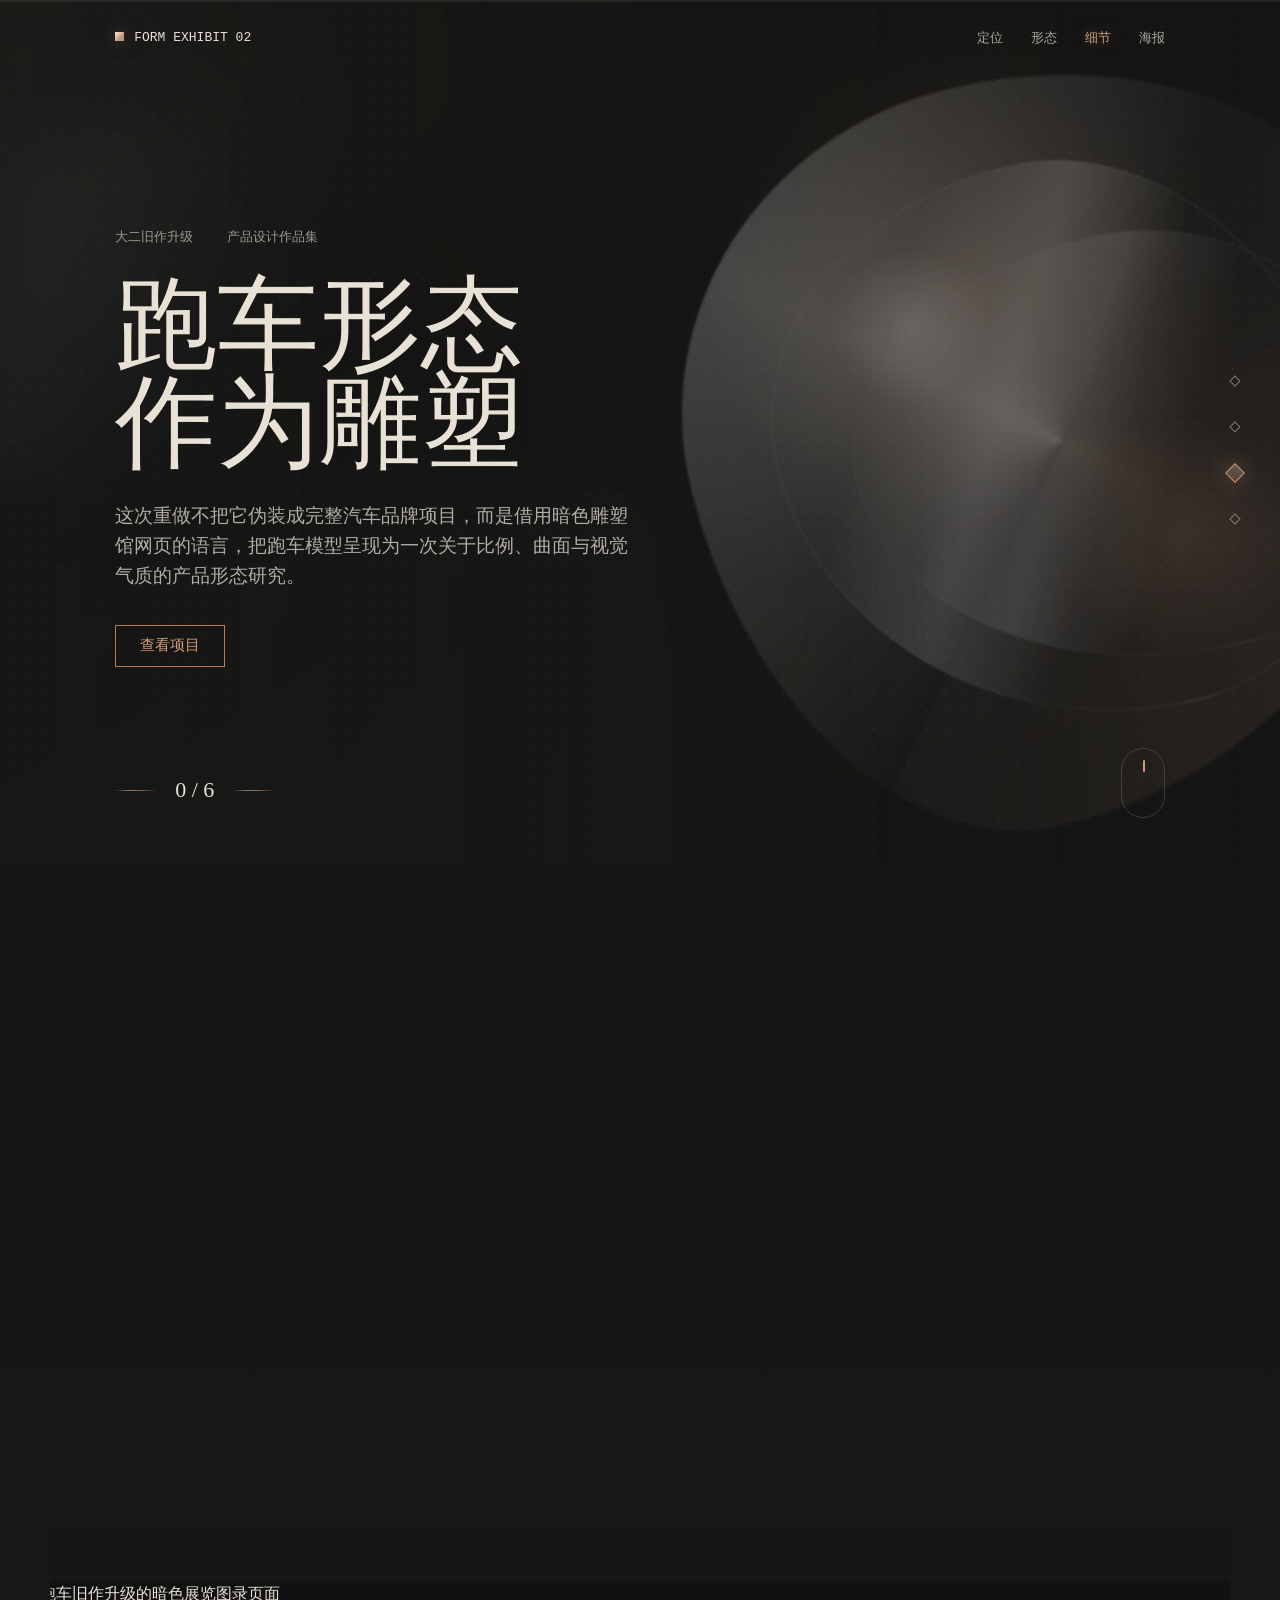
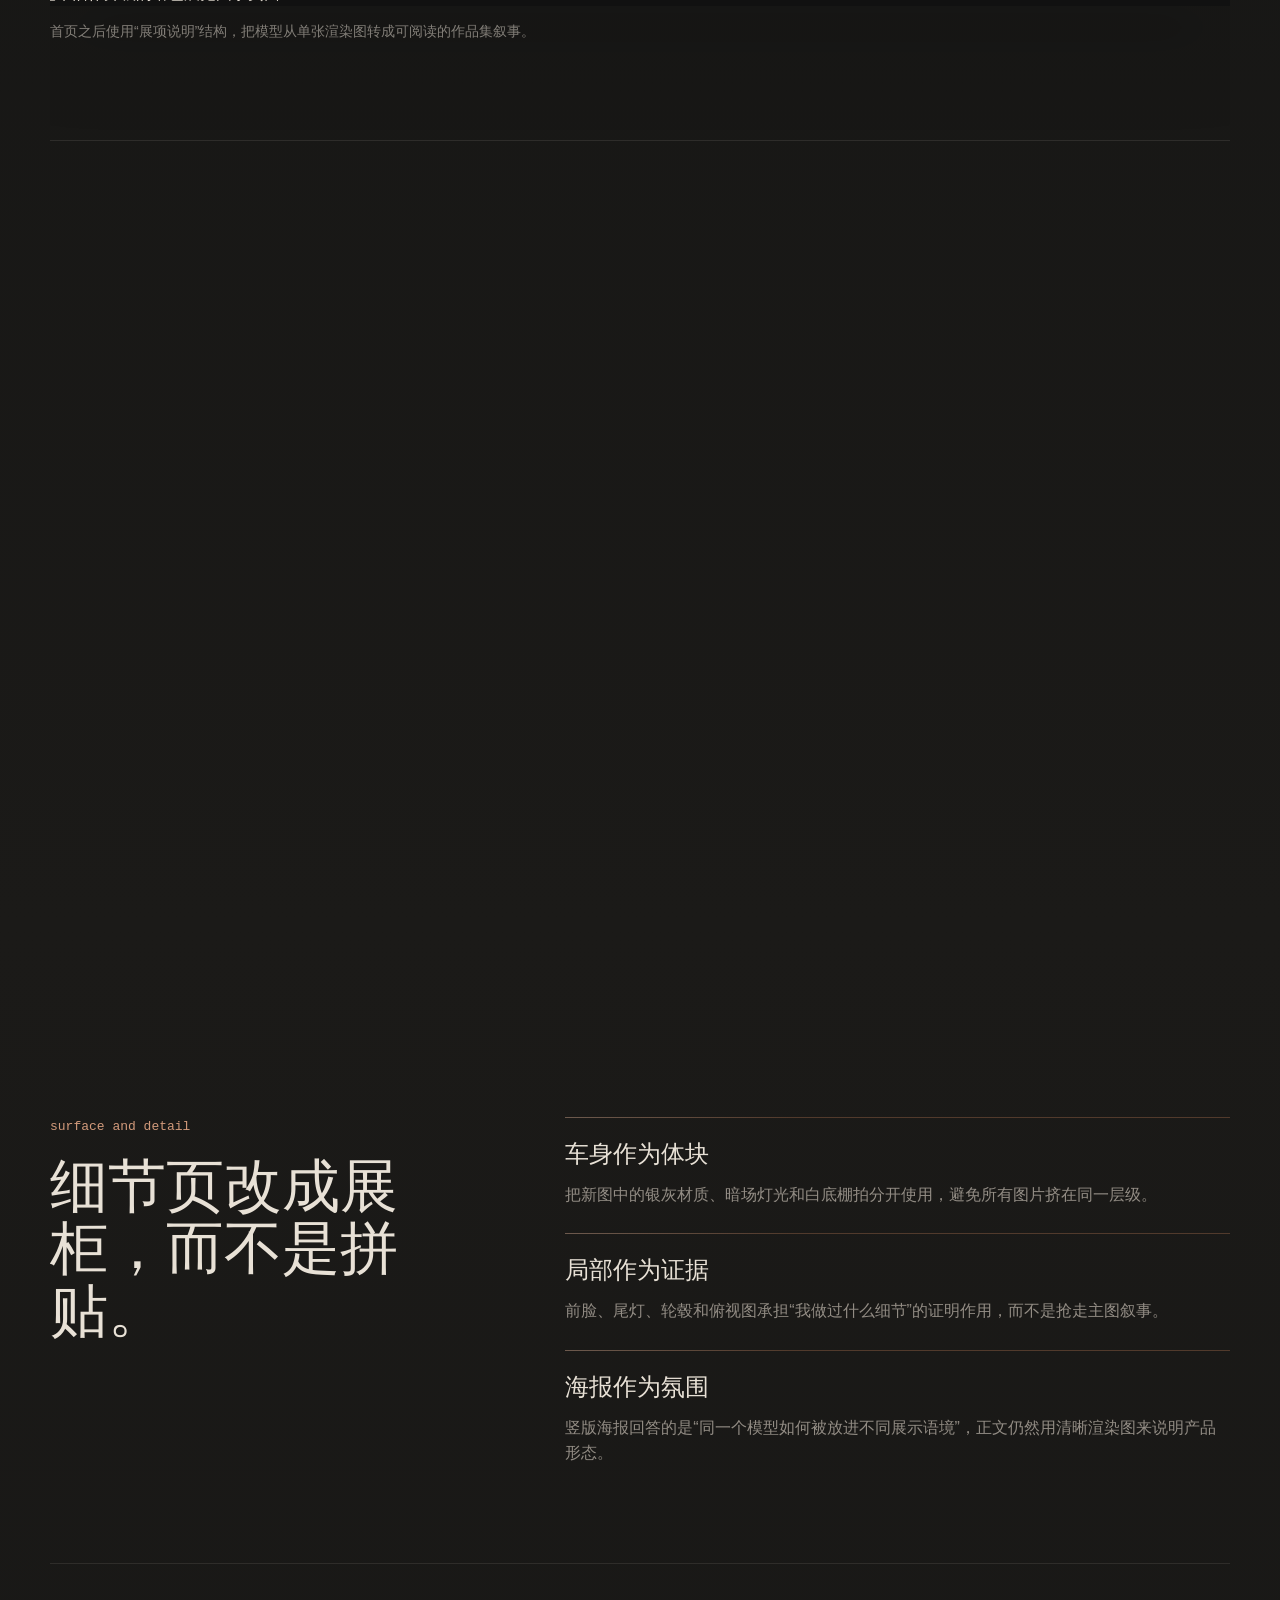
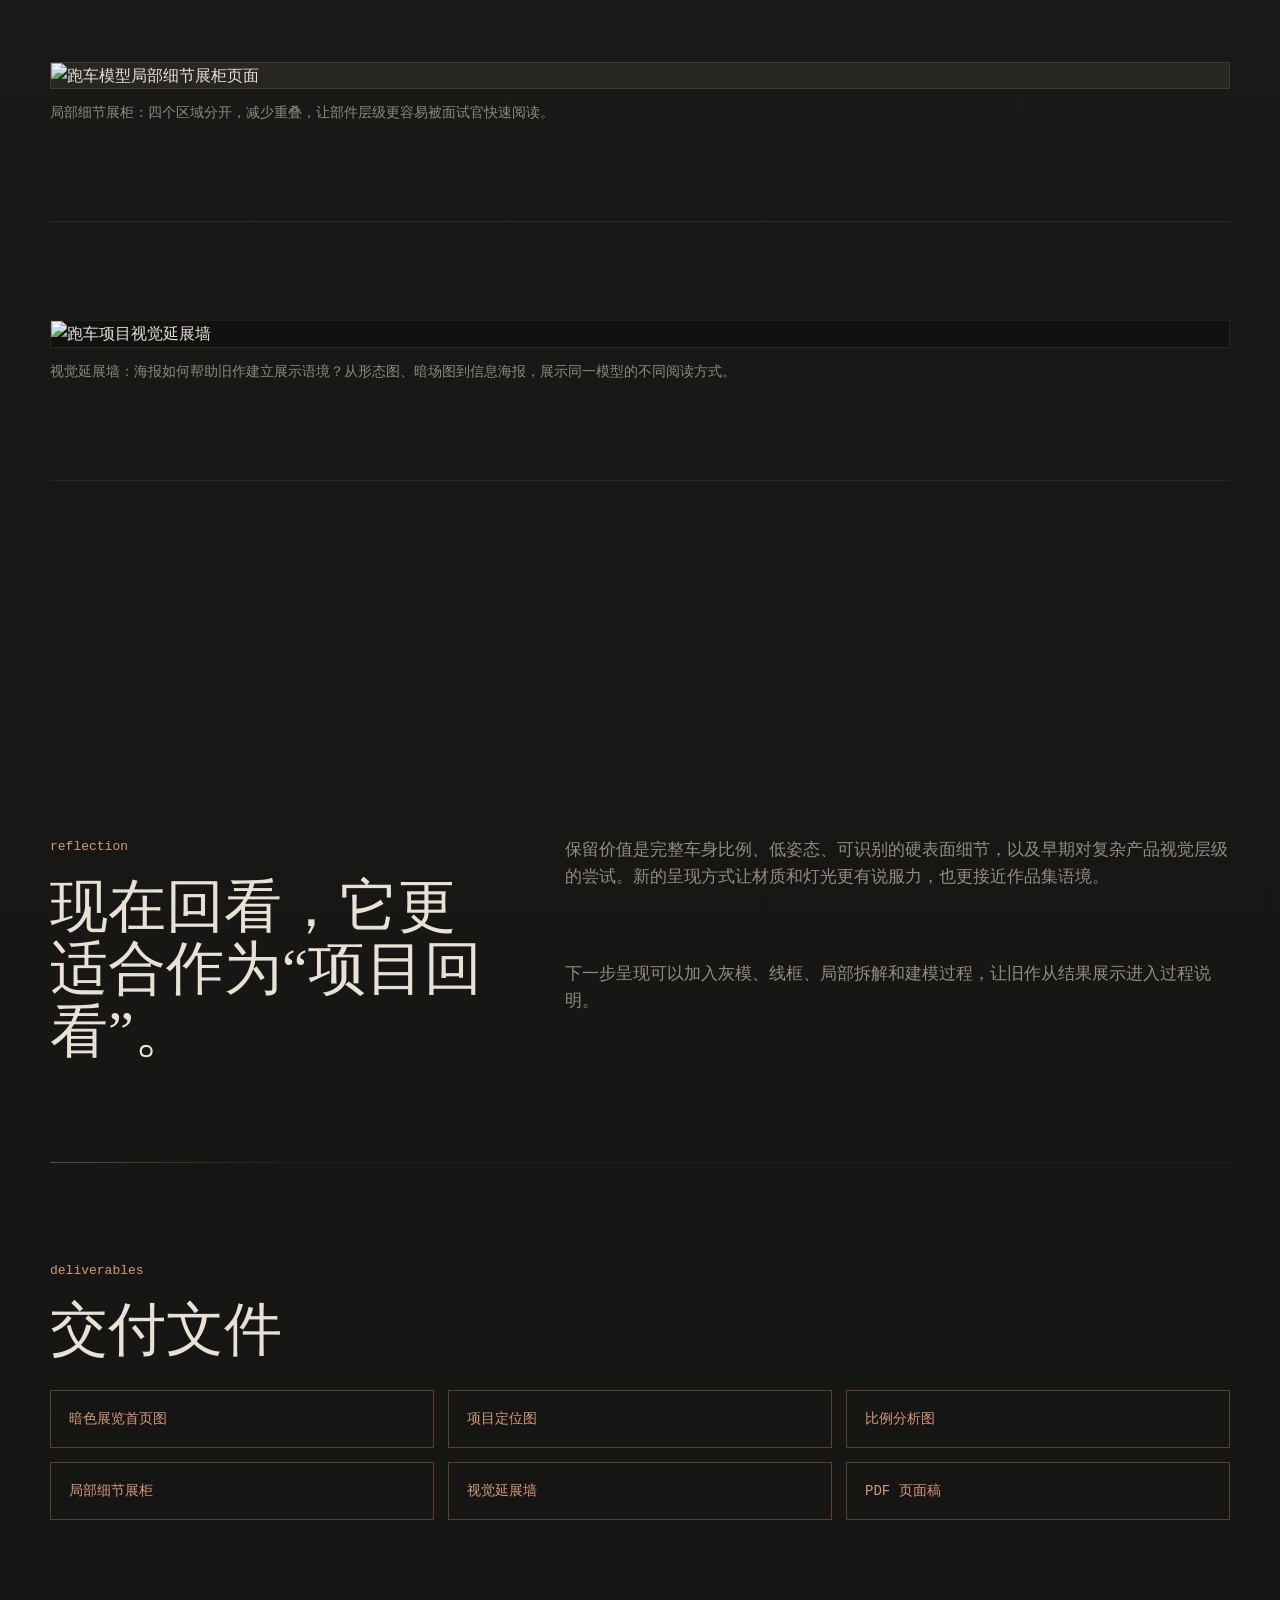
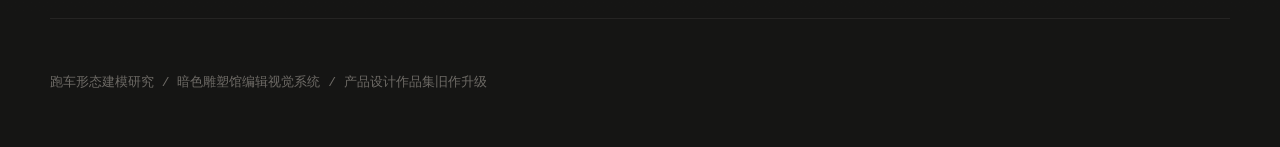
==== portfolio-page.html @ 21f2e581 "Add portfolio page files" ====
<!doctype html>
<html lang="zh-CN">
  <head>
    <meta charset="utf-8">
    <meta name="viewport" content="width=device-width, initial-scale=1">
    <title>跑车形态建模研究｜旧作升级</title>
    <style>
      :root {
        --ink: #151514;
        --deep: #1d1c1a;
        --panel: #282622;
        --paper: #e8e1d6;
        --muted: #928c84;
        --copper: #b97955;
        --copper-soft: #d29a7b;
        --line: rgba(185, 121, 85, 0.42);
        --silver: #edf0ec;
        --steel: #8f9998;
        --liquid: rgba(223, 226, 220, 0.34);
        --ease-art: cubic-bezier(0.19, 1, 0.22, 1);
      }

      * {
        box-sizing: border-box;
      }

      html {
        scroll-behavior: smooth;
      }

      body {
        margin: 0;
        color: var(--paper);
        background: var(--ink);
        font-family: -apple-system, BlinkMacSystemFont, "Helvetica Neue", Arial, sans-serif;
        line-height: 1.58;
        overflow-x: hidden;
        isolation: isolate;
      }

      body::before {
        content: "";
        position: fixed;
        inset: 0;
        pointer-events: none;
        opacity: 0.12;
        background-image: radial-gradient(rgba(255, 255, 255, 0.24) 0 1px, transparent 1.4px);
        background-size: 18px 18px;
        mix-blend-mode: screen;
        z-index: 12;
      }

      .ambient-metal {
        position: fixed;
        inset: -24%;
        z-index: 0;
        pointer-events: none;
        opacity: 0.24;
        background:
          radial-gradient(ellipse at 18% 18%, rgba(237, 240, 236, 0.32), transparent 22%),
          radial-gradient(ellipse at 76% 62%, rgba(185, 121, 85, 0.26), transparent 24%),
          conic-gradient(from 140deg at 50% 50%, transparent, rgba(237, 240, 236, 0.18), rgba(143, 153, 152, 0.24), transparent 42%, rgba(210, 154, 123, 0.16), transparent 70%);
        filter: blur(34px) saturate(1.18);
        mix-blend-mode: screen;
        transform: translate3d(0, 0, 0) rotate(-8deg);
        animation: liquidMetalFloat 18s ease-in-out infinite alternate;
      }

      .ambient-metal::before,
      .ambient-metal::after {
        content: "";
        position: absolute;
        border-radius: 42% 58% 64% 36% / 45% 38% 62% 55%;
        background:
          linear-gradient(115deg, transparent 0 18%, rgba(237, 240, 236, 0.44), rgba(143, 153, 152, 0.18), transparent 58%),
          radial-gradient(circle at 32% 38%, rgba(255, 255, 255, 0.22), transparent 24%);
        -webkit-mask-image: linear-gradient(90deg, transparent, #000 18% 78%, transparent);
        mask-image: linear-gradient(90deg, transparent, #000 18% 78%, transparent);
        mix-blend-mode: screen;
      }

      .ambient-metal::before {
        left: 4%;
        top: 20%;
        width: 54%;
        height: 26%;
        animation: liquidRipple 11s ease-in-out infinite alternate;
      }

      .ambient-metal::after {
        right: 2%;
        bottom: 24%;
        width: 46%;
        height: 22%;
        opacity: 0.76;
        animation: liquidRipple 13s ease-in-out -3s infinite alternate-reverse;
      }

      .page-transition {
        position: fixed;
        inset: 0;
        z-index: 18;
        pointer-events: none;
        opacity: 0;
        transform: scaleX(0);
        transform-origin: left center;
        background:
          linear-gradient(90deg, transparent, rgba(237, 240, 236, 0.14), rgba(210, 154, 123, 0.18), transparent),
          linear-gradient(90deg, rgba(21, 21, 20, 0), rgba(232, 225, 214, 0.08), rgba(21, 21, 20, 0));
        mix-blend-mode: screen;
      }

      body.is-transitioning .page-transition {
        animation: pageMetalWipe 760ms var(--ease-art);
      }

      img {
        display: block;
        width: 100%;
        height: auto;
      }

      a {
        color: inherit;
      }

      button {
        font: inherit;
      }

      .serif {
        font-family: Georgia, "Songti SC", "STSong", serif;
      }

      .mono {
        font-family: ui-monospace, SFMono-Regular, Menlo, Monaco, Consolas, monospace;
      }

      .topbar {
        position: fixed;
        top: 28px;
        left: 9vw;
        right: 9vw;
        z-index: 2;
        display: flex;
        justify-content: space-between;
        align-items: center;
        color: rgba(232, 225, 214, 0.88);
        font-size: 13px;
        mix-blend-mode: normal;
        transition: top 420ms ease, padding 420ms ease, transform 420ms ease, background 420ms ease, border-color 420ms ease;
      }

      .topbar.is-scrolled {
        top: 16px;
        padding: 12px 16px;
        background: rgba(21, 21, 20, 0.72);
        border: 1px solid rgba(232, 225, 214, 0.10);
        backdrop-filter: blur(18px);
        box-shadow: 0 18px 48px rgba(0, 0, 0, 0.24);
        animation: panelBreath 5.8s ease-in-out infinite;
      }

      .brand {
        letter-spacing: 0;
        color: var(--paper);
      }

      .brand::before {
        content: "";
        display: inline-block;
        width: 9px;
        height: 9px;
        margin-right: 10px;
        background: linear-gradient(135deg, var(--silver), var(--copper-soft) 58%, var(--steel));
        box-shadow: 0 0 18px rgba(210, 154, 123, 0.34);
        vertical-align: 0;
        animation: breathGlow 4.8s ease-in-out infinite;
      }

      nav {
        display: flex;
        gap: 28px;
      }

      nav a {
        color: rgba(232, 225, 214, 0.72);
        text-decoration: none;
        transition: color 220ms ease, text-shadow 220ms ease;
      }

      nav a:hover,
      nav a.is-active {
        color: var(--copper-soft);
        text-shadow: 0 0 16px rgba(210, 154, 123, 0.35);
      }

      .progress {
        position: fixed;
        top: 0;
        left: 0;
        right: 0;
        z-index: 20;
        height: 2px;
        background: rgba(232, 225, 214, 0.08);
      }

      .progress span {
        display: block;
        width: calc(var(--progress, 0) * 1%);
        height: 100%;
        background: linear-gradient(90deg, var(--copper), var(--silver), var(--copper-soft));
        box-shadow: 0 0 18px rgba(210, 154, 123, 0.44);
        transition: width 90ms linear;
        animation: breathLine 4.2s ease-in-out infinite;
      }

      .chapter-rail {
        position: fixed;
        right: 28px;
        top: 50%;
        z-index: 8;
        display: grid;
        gap: 12px;
        transform: translateY(-50%);
      }

      .chapter-dot {
        width: 34px;
        height: 34px;
        border: 0;
        background: transparent;
        color: rgba(232, 225, 214, 0.46);
        cursor: pointer;
        position: relative;
      }

      .chapter-dot::before {
        content: "";
        position: absolute;
        left: 50%;
        top: 50%;
        width: 6px;
        height: 6px;
        border: 1px solid currentColor;
        transform: translate(-50%, -50%) rotate(45deg);
        transition: width 220ms ease, height 220ms ease, color 220ms ease, background 220ms ease;
      }

      .chapter-dot.is-active {
        color: var(--copper-soft);
      }

      .chapter-dot.is-active::before {
        width: 12px;
        height: 12px;
        background: linear-gradient(135deg, rgba(237, 240, 236, 0.26), rgba(185, 121, 85, 0.32));
        box-shadow: 0 0 20px rgba(210, 154, 123, 0.38);
        animation: breathGlow 4.6s ease-in-out infinite;
      }

      .hero {
        min-height: 96vh;
        position: relative;
        display: grid;
        grid-template-columns: minmax(0, 0.9fr) minmax(420px, 0.8fr);
        gap: 72px;
        align-items: center;
        padding: 110px 9vw 80px;
        overflow: hidden;
        background:
          radial-gradient(circle at 76% 34%, rgba(185, 121, 85, 0.16), transparent 24%),
          linear-gradient(90deg, rgba(21, 21, 20, 0.58), rgba(21, 21, 20, 0.92)),
          url("assets/sculptural-editorial/source/08_dark_rear.png") center / cover no-repeat;
        background-position: center calc(50% + var(--hero-shift, 0px));
        isolation: isolate;
      }

      .metal-flow {
        position: absolute;
        right: -12vw;
        top: 8vh;
        z-index: 0;
        width: min(58vw, 760px);
        height: min(58vw, 760px);
        pointer-events: none;
        opacity: 0.42;
        border-radius: 46% 54% 62% 38% / 44% 42% 58% 56%;
        background:
          radial-gradient(circle at 34% 30%, rgba(255, 255, 255, 0.42), transparent 11%),
          radial-gradient(circle at 62% 66%, rgba(210, 154, 123, 0.28), transparent 18%),
          conic-gradient(from 220deg, rgba(237, 240, 236, 0.02), rgba(237, 240, 236, 0.52), rgba(78, 84, 85, 0.18), rgba(210, 154, 123, 0.26), rgba(237, 240, 236, 0.06));
        filter: blur(1px) contrast(1.08);
        mix-blend-mode: screen;
        transform: rotate(-14deg);
        animation: liquidMetalFloat 14s ease-in-out infinite alternate;
      }

      .metal-flow::before,
      .metal-flow::after {
        content: "";
        position: absolute;
        inset: 12%;
        border-radius: 52% 48% 37% 63% / 42% 62% 38% 58%;
        border: 1px solid rgba(237, 240, 236, 0.18);
        background: linear-gradient(120deg, transparent 0 24%, rgba(255, 255, 255, 0.34), transparent 58%);
        mix-blend-mode: screen;
        animation: liquidRipple 8.5s ease-in-out infinite alternate;
      }

      .metal-flow::after {
        inset: 24% 5% 18% 22%;
        opacity: 0.7;
        animation-duration: 10.5s;
        animation-direction: alternate-reverse;
      }

      .hero::after {
        content: "";
        position: absolute;
        inset: auto 9vw 46px auto;
        width: 42px;
        height: 68px;
        border: 1px solid rgba(232, 225, 214, 0.22);
        border-radius: 999px;
        opacity: 0.8;
        z-index: 2;
      }

      .hero::before {
        content: "";
        position: absolute;
        right: calc(9vw + 20px);
        bottom: 92px;
        z-index: 1;
        width: 2px;
        height: 12px;
        background: var(--copper-soft);
        border-radius: 999px;
        animation: scrollPulse 1.6s ease-in-out infinite;
      }

      .hero-inner {
        position: relative;
        z-index: 2;
        max-width: 760px;
        animation: heroTextIn 900ms ease both;
      }

      .hero-visual {
        position: relative;
        z-index: 1;
        width: min(100%, 720px);
        margin: 0 0 0 auto;
        cursor: zoom-in;
        animation: heroImageIn 1100ms 120ms ease both;
      }

      .hero-visual::before {
        content: "";
        position: absolute;
        inset: -28px;
        border: 1px solid rgba(232, 225, 214, 0.10);
        transform: translate(22px, 22px);
      }

      .hero-visual img {
        position: relative;
        z-index: 1;
        border: 1px solid rgba(232, 225, 214, 0.18);
        box-shadow: 0 24px 80px rgba(0, 0, 0, 0.36);
      }

      .meta-line {
        display: flex;
        flex-wrap: wrap;
        gap: 34px;
        margin-bottom: 28px;
        color: rgba(232, 225, 214, 0.64);
        font-size: 13px;
      }

      h1,
      h2,
      h3 {
        margin: 0;
        font-family: Georgia, "Songti SC", "STSong", serif;
        font-weight: 400;
        letter-spacing: 0;
      }

      h1 {
        max-width: 720px;
        font-size: clamp(48px, 8vw, 104px);
        line-height: 0.96;
      }

      .hero-copy {
        max-width: 620px;
        margin: 28px 0 0;
        color: rgba(232, 225, 214, 0.74);
        font-size: 19px;
      }

      .outline-button {
        display: inline-flex;
        align-items: center;
        justify-content: center;
        min-height: 42px;
        margin-top: 34px;
        padding: 0 24px;
        border: 1px solid var(--copper);
        color: var(--copper-soft);
        text-decoration: none;
        font-family: Georgia, "Songti SC", "STSong", serif;
        font-size: 15px;
        cursor: pointer;
        position: relative;
        overflow: hidden;
        isolation: isolate;
        box-shadow: 0 0 0 rgba(210, 154, 123, 0);
        transition: background 240ms ease, color 240ms ease, transform 240ms ease, border-color 240ms ease, box-shadow 240ms ease;
      }

      .outline-button::before {
        content: "";
        position: absolute;
        inset: -55% -80%;
        pointer-events: none;
        background: linear-gradient(105deg, transparent 34%, rgba(237, 240, 236, 0.42), rgba(210, 154, 123, 0.26), transparent 66%);
        mix-blend-mode: screen;
        transform: translateX(-58%) rotate(10deg);
        transition: transform 720ms var(--ease-art), opacity 300ms ease;
        opacity: 0;
      }

      .outline-button:hover {
        background: rgba(185, 121, 85, 0.15);
        border-color: var(--copper-soft);
        color: var(--paper);
        transform: translateY(-2px);
        box-shadow: 0 0 26px rgba(210, 154, 123, 0.18);
      }

      .outline-button:hover::before {
        opacity: 1;
        transform: translateX(58%) rotate(10deg);
      }

      .hero-count {
        position: absolute;
        left: 9vw;
        bottom: 56px;
        display: flex;
        gap: 18px;
        align-items: center;
        color: var(--paper);
        font-family: Georgia, "Songti SC", "STSong", serif;
        font-size: 22px;
        z-index: 2;
      }

      .hero-count::before,
      .hero-count::after {
        content: "";
        width: 42px;
        height: 1px;
        background: linear-gradient(90deg, transparent, rgba(237, 240, 236, 0.48), rgba(185, 121, 85, 0.72), transparent);
        animation: breathLine 4.8s ease-in-out infinite;
      }

      main {
        position: relative;
        z-index: 1;
        overflow: hidden;
        background: linear-gradient(180deg, var(--ink), #1b1a18 42%, var(--ink));
      }

      section {
        width: min(1180px, calc(100% - 48px));
        margin: 0 auto;
        padding: 98px 0;
        border-bottom: 1px solid rgba(232, 225, 214, 0.10);
        scroll-margin-top: 96px;
        position: relative;
      }

      section::before {
        content: "";
        position: absolute;
        left: 0;
        top: -1px;
        width: clamp(92px, 18vw, 260px);
        height: 1px;
        background: linear-gradient(90deg, rgba(237, 240, 236, 0.62), rgba(185, 121, 85, 0.56), transparent);
        opacity: 0.24;
        transform: scaleX(0.5);
        transform-origin: left center;
        transition: opacity 920ms ease, transform 920ms var(--ease-art);
      }

      .reveal {
        opacity: 0;
        transform: translateY(42px);
        filter: blur(10px);
        clip-path: inset(9% 0 0 0);
        transition:
          opacity 900ms var(--ease-art) var(--reveal-delay, 0ms),
          transform 900ms var(--ease-art) var(--reveal-delay, 0ms),
          filter 900ms ease var(--reveal-delay, 0ms),
          clip-path 900ms var(--ease-art) var(--reveal-delay, 0ms);
      }

      .reveal.slide-left {
        transform: translateX(-46px) skewY(1.6deg);
      }

      .reveal.slide-right {
        transform: translateX(46px) skewY(-1.6deg);
      }

      .reveal.scale-in {
        transform: scale(0.94);
      }

      .reveal.tilt-in {
        transform: perspective(900px) rotateX(7deg) translateY(46px);
        transform-origin: top center;
      }

      .reveal.wipe-up {
        transform: translateY(14px);
        clip-path: inset(100% 0 0 0);
      }

      .reveal.depth-in {
        transform: translateY(54px) scale(0.975);
        filter: blur(14px) brightness(0.86);
      }

      .reveal.in-view {
        opacity: 1;
        transform: none;
        filter: none;
        clip-path: inset(0);
      }

      section.reveal.in-view::before {
        opacity: 0.72;
        transform: scaleX(1);
      }

      .intro {
        display: grid;
        grid-template-columns: 0.88fr 1.12fr;
        gap: 78px;
        align-items: start;
      }

      .eyebrow {
        margin: 0 0 18px;
        color: var(--copper-soft);
        font-size: 13px;
      }

      h2 {
        font-size: clamp(34px, 5vw, 58px);
        line-height: 1.08;
      }

      p {
        margin: 0;
        color: var(--muted);
        font-size: 16px;
      }

      .body-copy {
        display: grid;
        gap: 22px;
      }

      .body-copy p {
        font-size: 17px;
      }

      .meta-table {
        border-top: 1px solid var(--line);
      }

      .meta-row {
        display: grid;
        grid-template-columns: 138px 1fr;
        gap: 20px;
        padding: 18px 0;
        border-bottom: 1px solid rgba(185, 121, 85, 0.24);
      }

      .meta-label {
        color: var(--copper-soft);
        font-size: 13px;
      }

      .meta-value {
        color: var(--paper);
        font-size: 15px;
      }

      .wide-image {
        width: min(1500px, calc(100vw - 48px));
        margin-left: 50%;
        transform: translateX(-50%);
        background: #111;
        position: relative;
        overflow: hidden;
        box-shadow: 0 34px 90px rgba(0, 0, 0, 0.22);
      }

      .wide-image::before {
        content: "";
        position: absolute;
        inset: 0;
        z-index: 2;
        pointer-events: none;
        background: linear-gradient(104deg, transparent 8%, rgba(237, 240, 236, 0.2) 32%, rgba(210, 154, 123, 0.14) 44%, transparent 62%);
        mix-blend-mode: screen;
        transform: translateX(-76%) skewX(-12deg);
        animation: liquidScan 7.5s ease-in-out infinite;
      }

      .wide-image img {
        max-height: none;
        object-fit: contain;
        position: relative;
        z-index: 1;
      }

      .caption {
        margin-top: 14px;
        color: rgba(232, 225, 214, 0.54);
        font-size: 14px;
      }

      .split-feature {
        display: grid;
        grid-template-columns: 1fr 0.78fr;
        gap: 36px;
        align-items: stretch;
      }

      .feature-panel {
        background: var(--panel);
        padding: 44px;
        display: grid;
        align-content: center;
        gap: 22px;
        border: 1px solid rgba(232, 225, 214, 0.08);
        position: relative;
        overflow: hidden;
        box-shadow: inset 0 0 0 1px rgba(237, 240, 236, 0.02);
      }

      .feature-panel::before {
        content: "";
        position: absolute;
        inset: -45% -25% auto;
        height: 62%;
        pointer-events: none;
        background: linear-gradient(105deg, transparent, rgba(237, 240, 236, 0.20), rgba(210, 154, 123, 0.12), transparent);
        filter: blur(8px);
        opacity: 0.38;
        transform: translateX(-32%) rotate(-7deg);
        animation: liquidScan 8.4s ease-in-out infinite;
      }

      .feature-panel.in-view {
        animation: panelBreath 6.2s ease-in-out infinite;
      }

      .feature-panel h3 {
        font-size: 34px;
        line-height: 1.12;
      }

      .grid-two,
      .grid-three {
        display: grid;
        gap: 28px;
      }

      .grid-two {
        grid-template-columns: repeat(2, minmax(0, 1fr));
      }

      .grid-three {
        grid-template-columns: repeat(3, minmax(0, 1fr));
      }

      figure {
        margin: 0;
        position: relative;
        overflow: clip;
        cursor: zoom-in;
        isolation: isolate;
        transition: transform 320ms ease, filter 320ms ease;
      }

      figure::before {
        content: "";
        position: absolute;
        inset: 0;
        z-index: 2;
        pointer-events: none;
        background: linear-gradient(112deg, transparent 18%, rgba(237, 240, 236, 0.28), rgba(210, 154, 123, 0.14), transparent 62%);
        mix-blend-mode: screen;
        opacity: 0;
        transform: translateX(-92%) skewX(-14deg);
      }

      figure img {
        background: var(--panel);
        border: 1px solid rgba(232, 225, 214, 0.10);
        position: relative;
        z-index: 1;
        transition: transform 520ms ease, filter 520ms ease, border-color 320ms ease;
      }

      figure:hover {
        transform: translateY(-4px);
      }

      figure:hover::before {
        animation: metalSweep 980ms var(--ease-art);
        opacity: 0.72;
      }

      figure:hover img {
        transform: scale(1.018);
        filter: brightness(1.06);
        border-color: rgba(185, 121, 85, 0.42);
      }

      figure.reveal.in-view:hover {
        transform: translateY(-4px);
      }

      figcaption {
        padding-top: 12px;
        color: rgba(232, 225, 214, 0.56);
        font-size: 14px;
        position: relative;
        z-index: 3;
      }

      .analysis {
        display: grid;
        grid-template-columns: 0.8fr 1.2fr;
        gap: 72px;
      }

      .points {
        display: grid;
        gap: 26px;
      }

      .point {
        padding-top: 18px;
        border-top: 1px solid rgba(185, 121, 85, 0.35);
        position: relative;
        transition: border-color 260ms ease, transform 260ms ease;
      }

      .point::before {
        content: "";
        position: absolute;
        left: 0;
        top: -1px;
        width: 34%;
        height: 1px;
        background: linear-gradient(90deg, rgba(237, 240, 236, 0.62), transparent);
        opacity: 0.28;
        animation: breathLine 5.6s ease-in-out infinite;
      }

      .point:hover {
        border-color: var(--copper-soft);
        transform: translateX(6px);
      }

      .point strong {
        display: block;
        margin-bottom: 8px;
        color: var(--paper);
        font-family: Georgia, "Songti SC", "STSong", serif;
        font-size: 24px;
        font-weight: 400;
      }

      .poster-wall {
        background: #111;
      }

      .asset-list {
        display: grid;
        grid-template-columns: repeat(3, minmax(0, 1fr));
        gap: 14px;
      }

      .asset-list a {
        min-height: 58px;
        display: flex;
        align-items: center;
        border: 1px solid rgba(185, 121, 85, 0.42);
        padding: 0 18px;
        color: var(--copper-soft);
        text-decoration: none;
        font-size: 14px;
        position: relative;
        overflow: hidden;
        transition: background 220ms ease, color 220ms ease, transform 220ms ease, box-shadow 220ms ease;
      }

      .asset-list a::before {
        content: "";
        position: absolute;
        inset: 0;
        pointer-events: none;
        background: linear-gradient(100deg, transparent 12%, rgba(237, 240, 236, 0.18), transparent 42%);
        opacity: 0;
        transform: translateX(-70%);
        transition: transform 560ms var(--ease-art), opacity 220ms ease;
      }

      .asset-list a:hover {
        background: rgba(185, 121, 85, 0.12);
        color: var(--paper);
        transform: translateY(-2px);
        box-shadow: 0 0 22px rgba(210, 154, 123, 0.14);
      }

      .asset-list a:hover::before {
        opacity: 1;
        transform: translateX(82%);
      }

      .lightbox {
        position: fixed;
        inset: 0;
        z-index: 30;
        display: grid;
        grid-template-rows: 1fr auto;
        padding: 34px;
        background: rgba(10, 10, 9, 0.88);
        backdrop-filter: blur(22px);
        opacity: 0;
        pointer-events: none;
        transform: scale(0.985) translateY(12px);
        transition: opacity 320ms ease, transform 520ms var(--ease-art);
        overflow: hidden;
      }

      .lightbox::before {
        content: "";
        position: absolute;
        inset: -30%;
        pointer-events: none;
        opacity: 0.34;
        background:
          radial-gradient(ellipse at 24% 26%, rgba(237, 240, 236, 0.34), transparent 22%),
          conic-gradient(from 45deg, transparent, rgba(210, 154, 123, 0.16), rgba(237, 240, 236, 0.22), transparent 54%);
        filter: blur(28px);
        mix-blend-mode: screen;
        transform: rotate(-10deg) scale(0.95);
      }

      .lightbox.is-open {
        opacity: 1;
        pointer-events: auto;
        transform: scale(1) translateY(0);
      }

      .lightbox.is-open::before {
        animation: liquidMetalFloat 10s ease-in-out infinite alternate;
      }

      .lightbox img {
        width: min(100%, 1440px);
        max-height: calc(100vh - 150px);
        margin: auto;
        object-fit: contain;
        border: 1px solid rgba(232, 225, 214, 0.14);
        background: #0d0d0c;
        position: relative;
        z-index: 1;
        opacity: 0;
        transform: translateY(18px) scale(0.985);
        transition: opacity 420ms ease 80ms, transform 560ms var(--ease-art) 80ms, border-color 320ms ease;
      }

      .lightbox.is-open img {
        opacity: 1;
        transform: none;
        border-color: rgba(237, 240, 236, 0.24);
      }

      .lightbox-caption {
        max-width: 980px;
        margin: 18px auto 0;
        color: rgba(232, 225, 214, 0.72);
        text-align: center;
        position: relative;
        z-index: 1;
      }

      .lightbox button {
        position: absolute;
        border: 1px solid rgba(185, 121, 85, 0.55);
        background: rgba(21, 21, 20, 0.72);
        color: var(--paper);
        cursor: pointer;
        z-index: 2;
        transition: background 220ms ease, border-color 220ms ease, box-shadow 220ms ease;
      }

      .lightbox button:hover {
        background: rgba(185, 121, 85, 0.20);
        border-color: var(--copper-soft);
        box-shadow: 0 0 20px rgba(210, 154, 123, 0.18);
      }

      .lightbox-close {
        top: 24px;
        right: 24px;
        width: 44px;
        height: 44px;
      }

      .lightbox-prev,
      .lightbox-next {
        top: 50%;
        width: 46px;
        height: 72px;
        transform: translateY(-50%);
      }

      .lightbox-prev {
        left: 24px;
      }

      .lightbox-next {
        right: 24px;
      }

      @keyframes heroTextIn {
        from {
          opacity: 0;
          transform: translateY(28px);
          filter: blur(8px);
        }
        to {
          opacity: 1;
          transform: none;
          filter: none;
        }
      }

      @keyframes heroImageIn {
        from {
          opacity: 0;
          transform: translateX(38px) scale(0.97);
          filter: blur(10px);
        }
        to {
          opacity: 1;
          transform: none;
          filter: none;
        }
      }

      @keyframes scrollPulse {
        0%, 100% {
          transform: translateY(0);
          opacity: 0.35;
        }
        50% {
          transform: translateY(14px);
          opacity: 1;
        }
      }

      @keyframes liquidMetalFloat {
        0% {
          transform: translate3d(-2%, 1%, 0) rotate(-12deg) scale(0.98);
          border-radius: 46% 54% 62% 38% / 44% 42% 58% 56%;
        }
        50% {
          transform: translate3d(3%, -2%, 0) rotate(-6deg) scale(1.04);
          border-radius: 58% 42% 46% 54% / 54% 38% 62% 46%;
        }
        100% {
          transform: translate3d(-1%, 3%, 0) rotate(-16deg) scale(1.01);
          border-radius: 40% 60% 54% 46% / 48% 58% 42% 52%;
        }
      }

      @keyframes liquidRipple {
        from {
          transform: translateX(-6%) rotate(-4deg) scaleX(0.94);
          opacity: 0.42;
        }
        to {
          transform: translateX(8%) rotate(5deg) scaleX(1.06);
          opacity: 0.82;
        }
      }

      @keyframes liquidScan {
        0%, 18% {
          transform: translateX(-86%) skewX(-12deg);
          opacity: 0;
        }
        46% {
          opacity: 0.72;
        }
        78%, 100% {
          transform: translateX(86%) skewX(-12deg);
          opacity: 0;
        }
      }

      @keyframes metalSweep {
        from {
          transform: translateX(-95%) skewX(-14deg);
          opacity: 0;
        }
        34% {
          opacity: 0.72;
        }
        to {
          transform: translateX(95%) skewX(-14deg);
          opacity: 0;
        }
      }

      @keyframes breathGlow {
        0%, 100% {
          box-shadow: 0 0 12px rgba(210, 154, 123, 0.20);
          opacity: 0.72;
        }
        50% {
          box-shadow: 0 0 28px rgba(237, 240, 236, 0.22), 0 0 34px rgba(210, 154, 123, 0.34);
          opacity: 1;
        }
      }

      @keyframes breathLine {
        0%, 100% {
          opacity: 0.42;
          filter: brightness(0.9);
        }
        50% {
          opacity: 0.9;
          filter: brightness(1.28);
        }
      }

      @keyframes panelBreath {
        0%, 100% {
          border-color: rgba(232, 225, 214, 0.08);
          box-shadow: inset 0 0 0 1px rgba(237, 240, 236, 0.02), 0 0 0 rgba(210, 154, 123, 0);
        }
        50% {
          border-color: rgba(210, 154, 123, 0.22);
          box-shadow: inset 0 0 0 1px rgba(237, 240, 236, 0.04), 0 0 36px rgba(210, 154, 123, 0.08);
        }
      }

      @keyframes pageMetalWipe {
        0% {
          opacity: 0;
          transform: scaleX(0);
          transform-origin: left center;
        }
        38% {
          opacity: 0.9;
          transform: scaleX(1);
          transform-origin: left center;
        }
        39% {
          transform-origin: right center;
        }
        100% {
          opacity: 0;
          transform: scaleX(0);
          transform-origin: right center;
        }
      }

      footer {
        width: min(1180px, calc(100% - 48px));
        margin: 0 auto;
        padding: 54px 0;
        color: rgba(232, 225, 214, 0.42);
        font-size: 13px;
        position: relative;
        z-index: 1;
      }

      @media (max-width: 860px) {
        .topbar {
          left: 24px;
          right: 24px;
        }

        nav {
          display: none;
        }

        .chapter-rail {
          display: none;
        }

        .hero {
          min-height: 88vh;
          grid-template-columns: 1fr;
          gap: 38px;
          padding: 100px 24px 80px;
        }

        .metal-flow {
          right: -58vw;
          top: 18vh;
          width: 118vw;
          height: 84vw;
          opacity: 0.28;
        }

        .hero-count {
          left: 24px;
        }

        section,
        footer {
          width: min(100% - 28px, 1180px);
        }

        section {
          padding: 68px 0;
        }

        .intro,
        .split-feature,
        .analysis,
        .grid-two,
        .grid-three,
        .asset-list {
          grid-template-columns: 1fr;
          gap: 30px;
        }

        .feature-panel {
          padding: 28px;
        }

        .meta-row {
          grid-template-columns: 1fr;
          gap: 4px;
        }

        .lightbox {
          padding: 18px;
        }

        .lightbox-prev,
        .lightbox-next {
          display: none;
        }

        .ambient-metal {
          opacity: 0.16;
        }
      }

      @media (prefers-reduced-motion: reduce) {
        *,
        *::before,
        *::after {
          animation-duration: 0.01ms !important;
          animation-iteration-count: 1 !important;
          scroll-behavior: auto !important;
          transition-duration: 0.01ms !important;
        }

        .reveal {
          opacity: 1;
          transform: none;
          filter: none;
          clip-path: inset(0);
        }
      }
    </style>
  </head>
  <body>
    <div class="ambient-metal" aria-hidden="true"></div>
    <div class="page-transition" aria-hidden="true"></div>
    <div class="progress" aria-hidden="true"><span></span></div>
    <div class="chapter-rail" aria-label="章节快速导航">
      <button class="chapter-dot" type="button" data-target="context" aria-label="定位"></button>
      <button class="chapter-dot" type="button" data-target="form" aria-label="形态"></button>
      <button class="chapter-dot" type="button" data-target="detail" aria-label="细节"></button>
      <button class="chapter-dot" type="button" data-target="poster" aria-label="海报"></button>
    </div>
    <header class="hero">
      <div class="metal-flow" aria-hidden="true"></div>
      <div class="topbar">
        <div class="brand mono">FORM EXHIBIT 02</div>
        <nav aria-label="项目导航">
          <a href="#context">定位</a>
          <a href="#form">形态</a>
          <a href="#detail">细节</a>
          <a href="#poster">海报</a>
        </nav>
      </div>
      <div class="hero-inner">
        <div class="meta-line">
          <span>大二旧作升级</span>
          <span>产品设计作品集</span>
        </div>
        <h1>跑车形态<br>作为雕塑</h1>
        <p class="hero-copy">这次重做不把它伪装成完整汽车品牌项目，而是借用暗色雕塑馆网页的语言，把跑车模型呈现为一次关于比例、曲面与视觉气质的产品形态研究。</p>
        <a class="outline-button" href="#context">查看项目</a>
      </div>
      <div class="hero-count">0 / 6</div>
    </header>

    <main>
      <section id="context" class="intro">
        <div>
          <p class="eyebrow mono">project framing</p>
          <h2>旧作的价值，不在于它像不像真实跑车，而在于它如何说明我对复杂产品形态的早期训练。</h2>
        </div>
        <div class="body-copy">
          <p>新文档里的高质感渲染图和海报图，让这个项目有了更成熟的视觉入口。我把它们放进“展览图录”式页面中：降低广告感，强化作品集里的策展感和反思性。</p>
          <p>参考图的核心语言是暗色博物馆网站、衬线标题、暖铜色细线、灰度影像和分段式滚动叙事。应用到跑车项目后，重点从“速度”和“品牌”转为“雕塑感、比例、曲面张力、细节层级”。</p>
          <div class="meta-table mono">
            <div class="meta-row">
              <div class="meta-label">项目类型</div>
              <div class="meta-value">三维形态研究 / 硬表面建模</div>
            </div>
            <div class="meta-row">
              <div class="meta-label">素材更新</div>
              <div class="meta-value">高质感渲染图 / 竖版海报 / 原始渲染保留</div>
            </div>
            <div class="meta-row">
              <div class="meta-label">视觉方向</div>
              <div class="meta-value">黑灰展览图录 / 暖铜色标注 / 克制编辑排版</div>
            </div>
            <div class="meta-row">
              <div class="meta-label">作品集作用</div>
              <div class="meta-value">呈现产品设计方向中的形态、材质和叙事能力</div>
            </div>
          </div>
        </div>
      </section>

      <section id="form">
        <div class="wide-image">
          <img src="assets/sculptural-editorial/exhibition-overview.jpg" alt="跑车旧作升级的暗色展览图录页面">
        </div>
        <p class="caption">首页之后使用“展项说明”结构，把模型从单张渲染图转成可阅读的作品集叙事。</p>
      </section>

      <section class="split-feature">
        <figure>
          <img src="assets/sculptural-editorial/source/01_three-quarter_studio.png" alt="高质感跑车三分之四视角">
        </figure>
        <div class="feature-panel">
          <p class="eyebrow mono">form reading</p>
          <h3>先读整体姿态，再读局部细节。</h3>
          <p>三分之四视角保留了车身低趴、轮拱外扩和楔形体块的第一印象。页面不再堆叠复杂标注，而是像展览说明牌一样留出呼吸感，让车身曲面成为主角。</p>
          <a class="outline-button" href="supercar-sculptural-study.pdf">打开 PDF 页面稿</a>
        </div>
      </section>

      <section>
        <figure>
          <img src="assets/sculptural-editorial/proportion-study.jpg" alt="跑车侧面比例分析页面">
          <figcaption>比例页：用暖铜色细线标出轴距、视觉重心和座舱压缩关系，保留产品设计作品集需要的分析性。</figcaption>
        </figure>
      </section>

      <section id="detail" class="analysis">
        <div>
          <p class="eyebrow mono">surface and detail</p>
          <h2>细节页改成展柜，而不是拼贴。</h2>
        </div>
        <div class="points">
          <div class="point">
            <strong>车身作为体块</strong>
            <p>把新图中的银灰材质、暗场灯光和白底棚拍分开使用，避免所有图片挤在同一层级。</p>
          </div>
          <div class="point">
            <strong>局部作为证据</strong>
            <p>前脸、尾灯、轮毂和俯视图承担“我做过什么细节”的证明作用，而不是抢走主图叙事。</p>
          </div>
          <div class="point">
            <strong>海报作为氛围</strong>
            <p>竖版海报回答的是“同一个模型如何被放进不同展示语境”，正文仍然用清晰渲染图来说明产品形态。</p>
          </div>
        </div>
      </section>

      <section>
        <figure>
          <img src="assets/sculptural-editorial/detail-salon.jpg" alt="跑车模型局部细节展柜页面">
          <figcaption>局部细节展柜：四个区域分开，减少重叠，让部件层级更容易被面试官快速阅读。</figcaption>
        </figure>
      </section>

      <section id="poster">
        <figure>
          <img class="poster-wall" src="assets/sculptural-editorial/poster-wall.jpg" alt="跑车项目视觉延展墙">
          <figcaption>视觉延展墙：海报如何帮助旧作建立展示语境？从形态图、暗场图到信息海报，展示同一模型的不同阅读方式。</figcaption>
        </figure>
      </section>

      <section class="grid-three">
        <figure>
          <img src="assets/sculptural-editorial/source/02_front_closeup.png" alt="跑车前脸局部放大图">
          <figcaption>前脸局部：灯组、进气口和折面语言。</figcaption>
        </figure>
        <figure>
          <img src="assets/sculptural-editorial/source/13_rear_studio.png" alt="跑车尾部棚拍图">
          <figcaption>尾部视角：尾灯、肩线和后体块关系。</figcaption>
        </figure>
        <figure>
          <img src="assets/sculptural-editorial/source/15_top_shadow.png" alt="跑车俯视图">
          <figcaption>俯视视角：座舱比例和车身宽度。</figcaption>
        </figure>
      </section>

      <section class="analysis">
        <div>
          <p class="eyebrow mono">reflection</p>
          <h2>现在回看，它更适合作为“项目回看”。</h2>
        </div>
        <div class="body-copy">
          <p>保留价值是完整车身比例、低姿态、可识别的硬表面细节，以及早期对复杂产品视觉层级的尝试。新的呈现方式让材质和灯光更有说服力，也更接近作品集语境。</p>
          <p>下一步呈现可以加入灰模、线框、局部拆解和建模过程，让旧作从结果展示进入过程说明。</p>
        </div>
      </section>

      <section>
        <p class="eyebrow mono">deliverables</p>
        <h2>交付文件</h2>
        <div class="asset-list mono" style="margin-top: 28px;">
          <a href="assets/sculptural-editorial/museum-hero.jpg">暗色展览首页图</a>
          <a href="assets/sculptural-editorial/exhibition-overview.jpg">项目定位图</a>
          <a href="assets/sculptural-editorial/proportion-study.jpg">比例分析图</a>
          <a href="assets/sculptural-editorial/detail-salon.jpg">局部细节展柜</a>
          <a href="assets/sculptural-editorial/poster-wall.jpg">视觉延展墙</a>
          <a href="supercar-sculptural-study.pdf">PDF 页面稿</a>
        </div>
      </section>
    </main>

    <footer class="mono">
      跑车形态建模研究 / 暗色雕塑馆编辑视觉系统 / 产品设计作品集旧作升级
    </footer>
    <div class="lightbox" aria-hidden="true" role="dialog" aria-label="图片查看器">
      <button class="lightbox-close" type="button" aria-label="关闭">×</button>
      <button class="lightbox-prev" type="button" aria-label="上一张">‹</button>
      <button class="lightbox-next" type="button" aria-label="下一张">›</button>
      <img alt="">
      <p class="lightbox-caption"></p>
    </div>
    <script>
      const root = document.documentElement;
      const topbar = document.querySelector(".topbar");
      const progress = document.querySelector(".progress span");
      const navLinks = [...document.querySelectorAll("nav a")];
      const chapterDots = [...document.querySelectorAll(".chapter-dot")];
      const pageTransition = document.querySelector(".page-transition");
      const prefersReducedMotion = window.matchMedia("(prefers-reduced-motion: reduce)");
      const chapters = ["context", "form", "detail", "poster"]
        .map((id) => document.getElementById(id))
        .filter(Boolean);

      function updateScrollState() {
        const max = Math.max(1, document.body.scrollHeight - window.innerHeight);
        const pct = Math.min(100, Math.max(0, (window.scrollY / max) * 100));
        root.style.setProperty("--progress", pct.toFixed(2));
        root.style.setProperty("--hero-shift", `${Math.min(90, window.scrollY * 0.08)}px`);
        topbar.classList.toggle("is-scrolled", window.scrollY > 80);
      }

      function setActiveChapter(id) {
        navLinks.forEach((link) => link.classList.toggle("is-active", link.getAttribute("href") === `#${id}`));
        chapterDots.forEach((dot) => dot.classList.toggle("is-active", dot.dataset.target === id));
      }

      const revealObserver = new IntersectionObserver((entries) => {
        entries.forEach((entry) => {
          if (entry.isIntersecting) entry.target.classList.add("in-view");
        });
      }, { threshold: 0.16 });

      const revealStyles = ["wipe-up", "slide-left", "tilt-in", "scale-in", "slide-right", "depth-in"];
      document.querySelectorAll("section, .feature-panel, figure").forEach((el, index) => {
        const style = revealStyles[index % revealStyles.length];
        el.classList.add("reveal", style);
        el.style.setProperty("--reveal-delay", `${(index % 4) * 70}ms`);
        revealObserver.observe(el);
      });

      function playPageTransition() {
        if (!pageTransition || prefersReducedMotion.matches) return;
        document.body.classList.remove("is-transitioning");
        void pageTransition.offsetWidth;
        document.body.classList.add("is-transitioning");
        window.setTimeout(() => document.body.classList.remove("is-transitioning"), 780);
      }

      const chapterObserver = new IntersectionObserver((entries) => {
        const visible = entries
          .filter((entry) => entry.isIntersecting)
          .sort((a, b) => b.intersectionRatio - a.intersectionRatio)[0];
        if (visible) setActiveChapter(visible.target.id);
      }, { rootMargin: "-25% 0px -55% 0px", threshold: [0.1, 0.35, 0.65] });

      chapters.forEach((chapter) => chapterObserver.observe(chapter));
      navLinks.forEach((link) => link.addEventListener("click", playPageTransition));
      document.querySelector(".hero .outline-button")?.addEventListener("click", playPageTransition);
      chapterDots.forEach((dot) => {
        dot.addEventListener("click", () => {
          playPageTransition();
          document.getElementById(dot.dataset.target)?.scrollIntoView({ behavior: "smooth", block: "start" });
        });
      });

      const lightbox = document.querySelector(".lightbox");
      const lightboxImg = lightbox.querySelector("img");
      const lightboxCaption = lightbox.querySelector(".lightbox-caption");
      const closeButton = lightbox.querySelector(".lightbox-close");
      const prevButton = lightbox.querySelector(".lightbox-prev");
      const nextButton = lightbox.querySelector(".lightbox-next");
      const gallery = [...document.querySelectorAll("main figure img")].map((img) => ({
        src: img.currentSrc || img.src,
        alt: img.alt || "",
        caption: img.closest("figure")?.querySelector("figcaption")?.textContent?.trim() || img.alt || ""
      }));
      let activeImage = 0;

      function openLightbox(index) {
        activeImage = index;
        const item = gallery[activeImage];
        lightboxImg.src = item.src;
        lightboxImg.alt = item.alt;
        lightboxCaption.textContent = item.caption;
        lightbox.classList.add("is-open");
        lightbox.setAttribute("aria-hidden", "false");
        document.body.style.overflow = "hidden";
      }

      function closeLightbox() {
        lightbox.classList.remove("is-open");
        lightbox.setAttribute("aria-hidden", "true");
        document.body.style.overflow = "";
      }

      function moveLightbox(direction) {
        activeImage = (activeImage + direction + gallery.length) % gallery.length;
        openLightbox(activeImage);
      }

      document.querySelectorAll("main figure img").forEach((img, index) => {
        img.closest("figure")?.addEventListener("click", () => openLightbox(index));
      });
      closeButton.addEventListener("click", closeLightbox);
      prevButton.addEventListener("click", () => moveLightbox(-1));
      nextButton.addEventListener("click", () => moveLightbox(1));
      lightbox.addEventListener("click", (event) => {
        if (event.target === lightbox) closeLightbox();
      });
      window.addEventListener("keydown", (event) => {
        if (!lightbox.classList.contains("is-open")) return;
        if (event.key === "Escape") closeLightbox();
        if (event.key === "ArrowLeft") moveLightbox(-1);
        if (event.key === "ArrowRight") moveLightbox(1);
      });

      updateScrollState();
      window.addEventListener("scroll", updateScrollState, { passive: true });
      window.addEventListener("resize", updateScrollState);
    </script>
  </body>
</html>
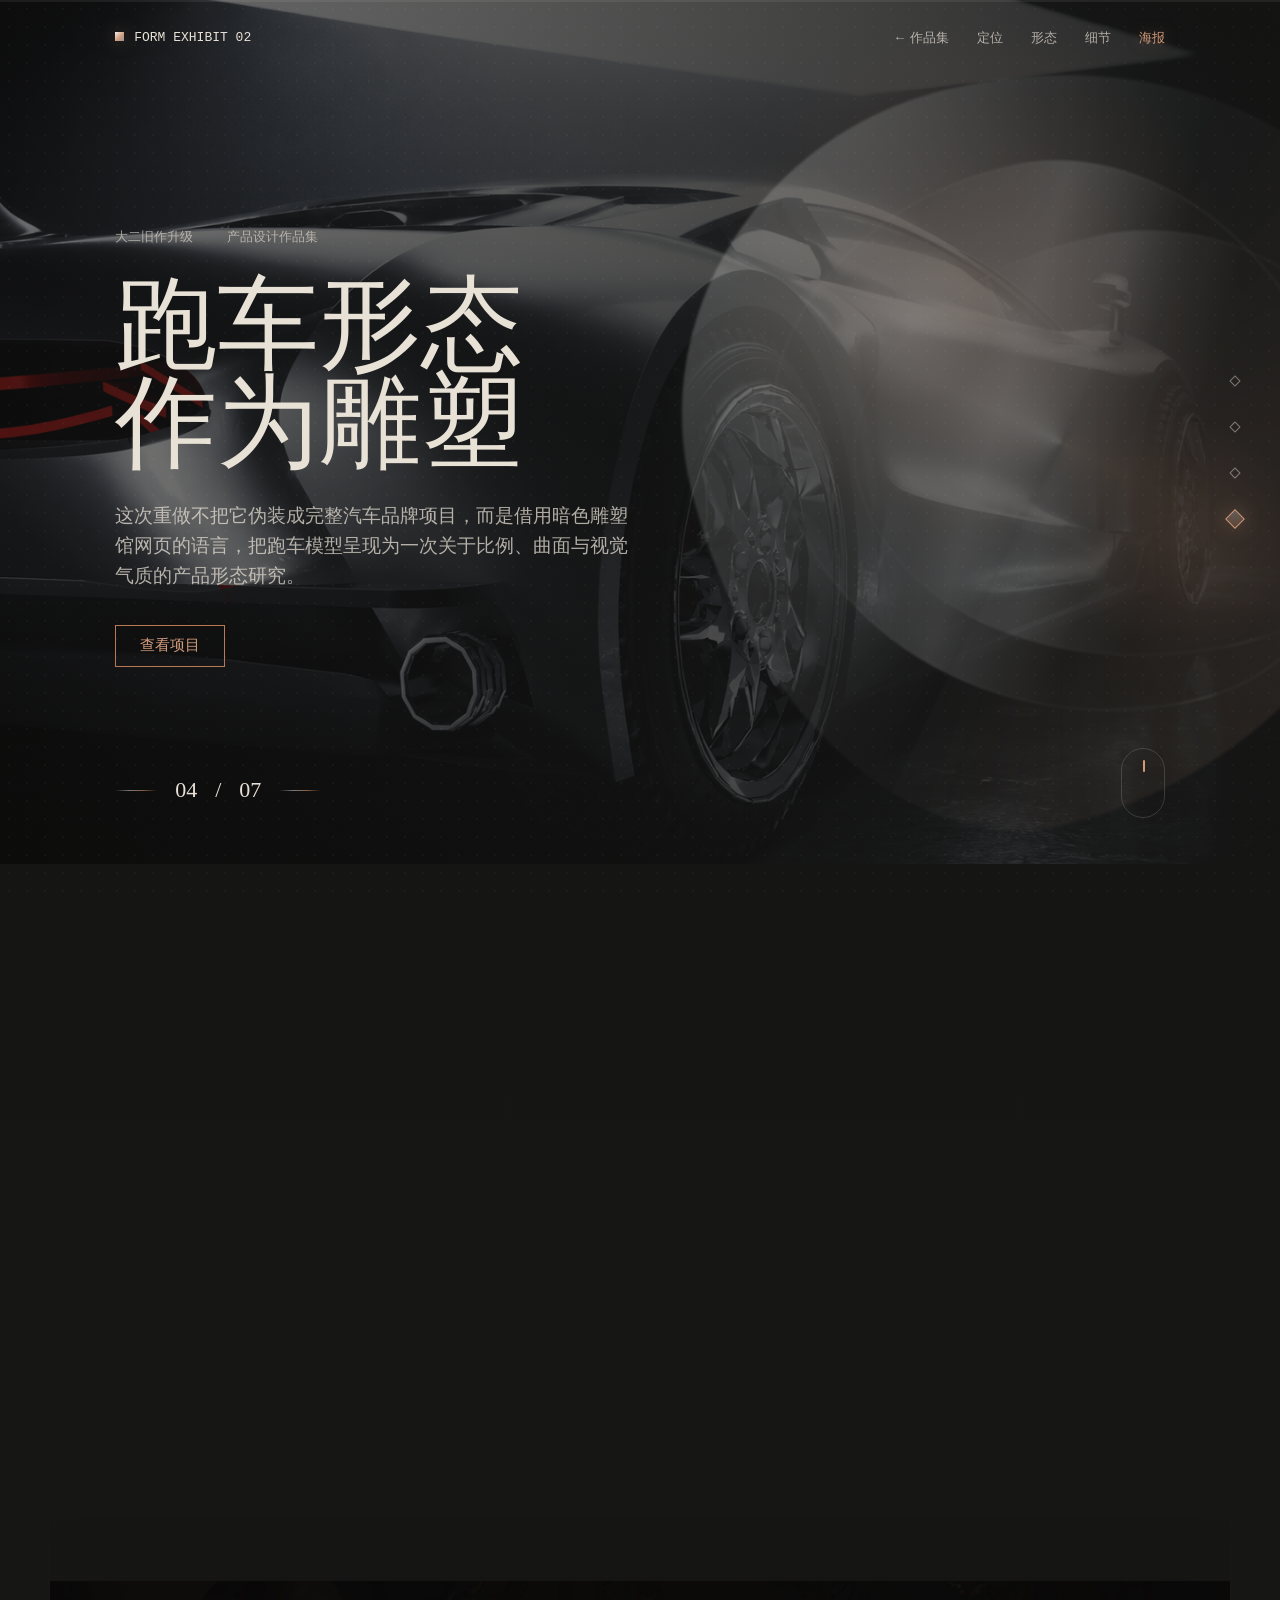
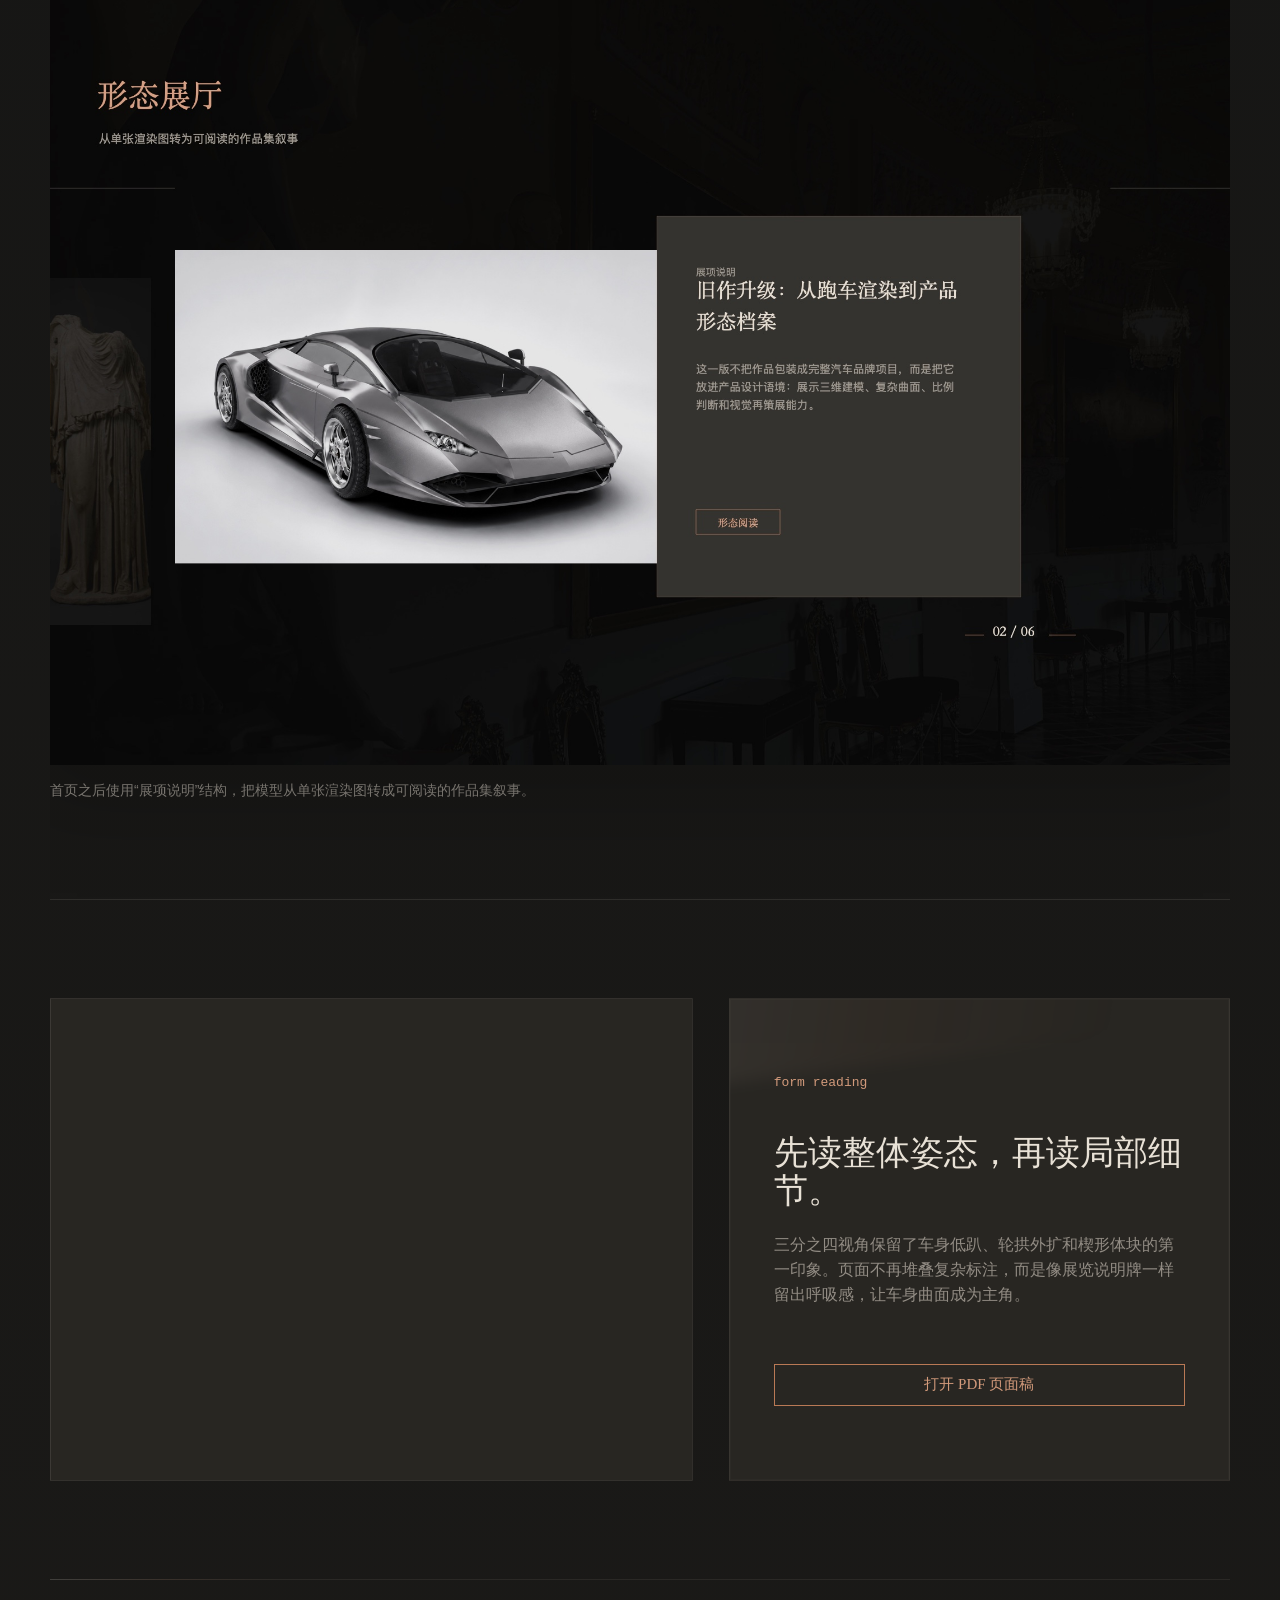
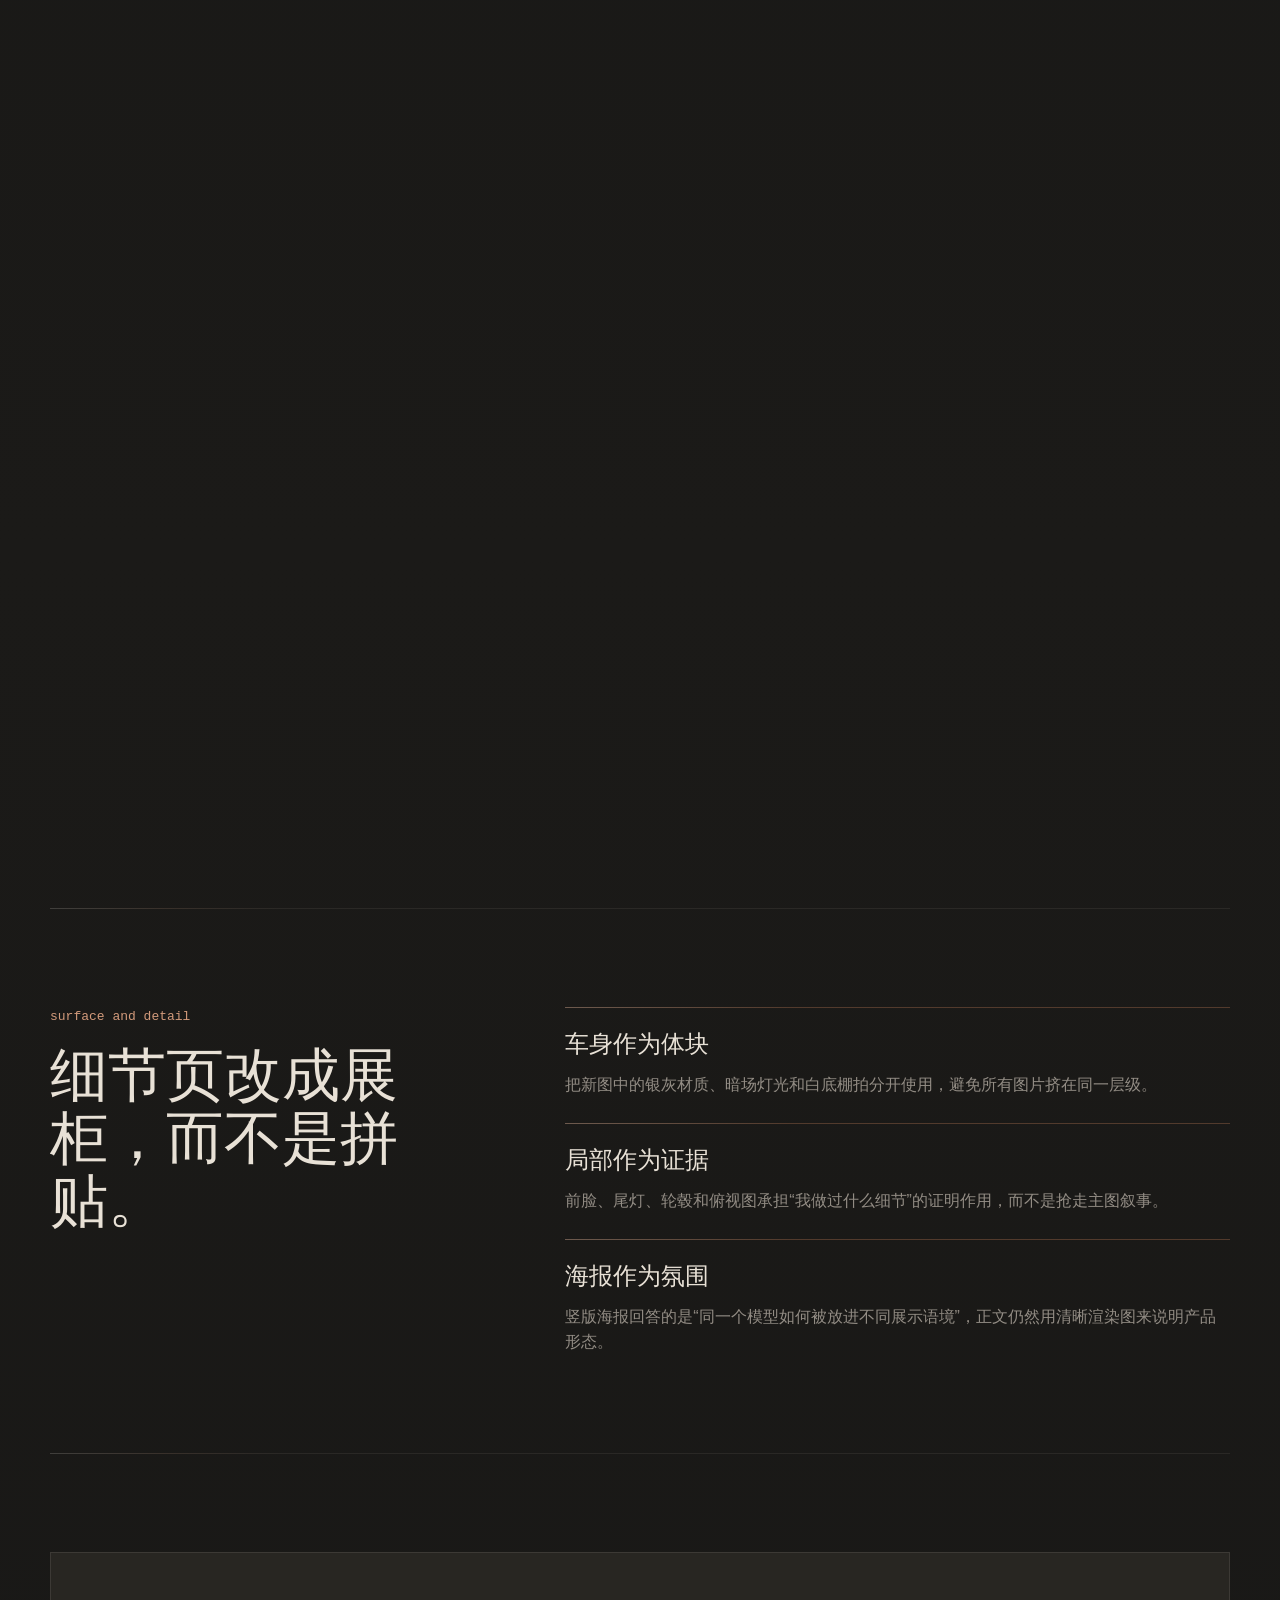
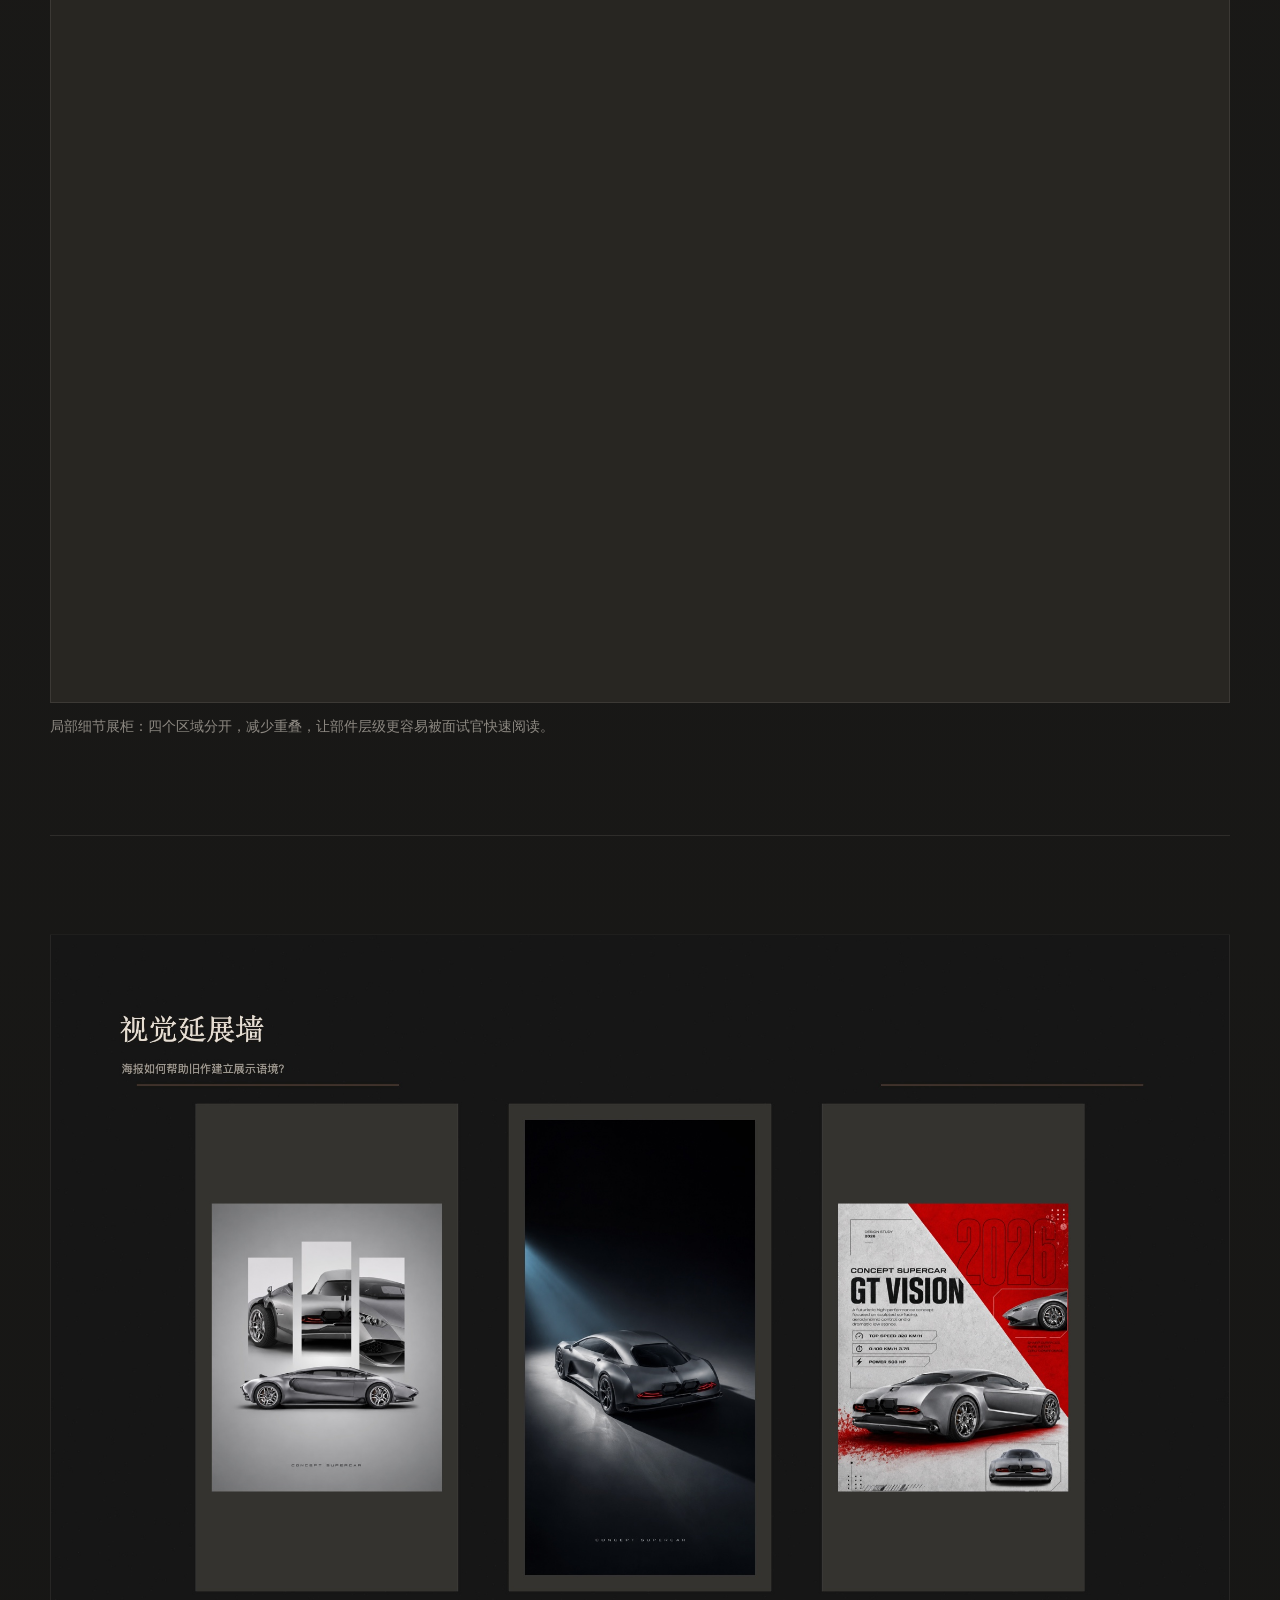
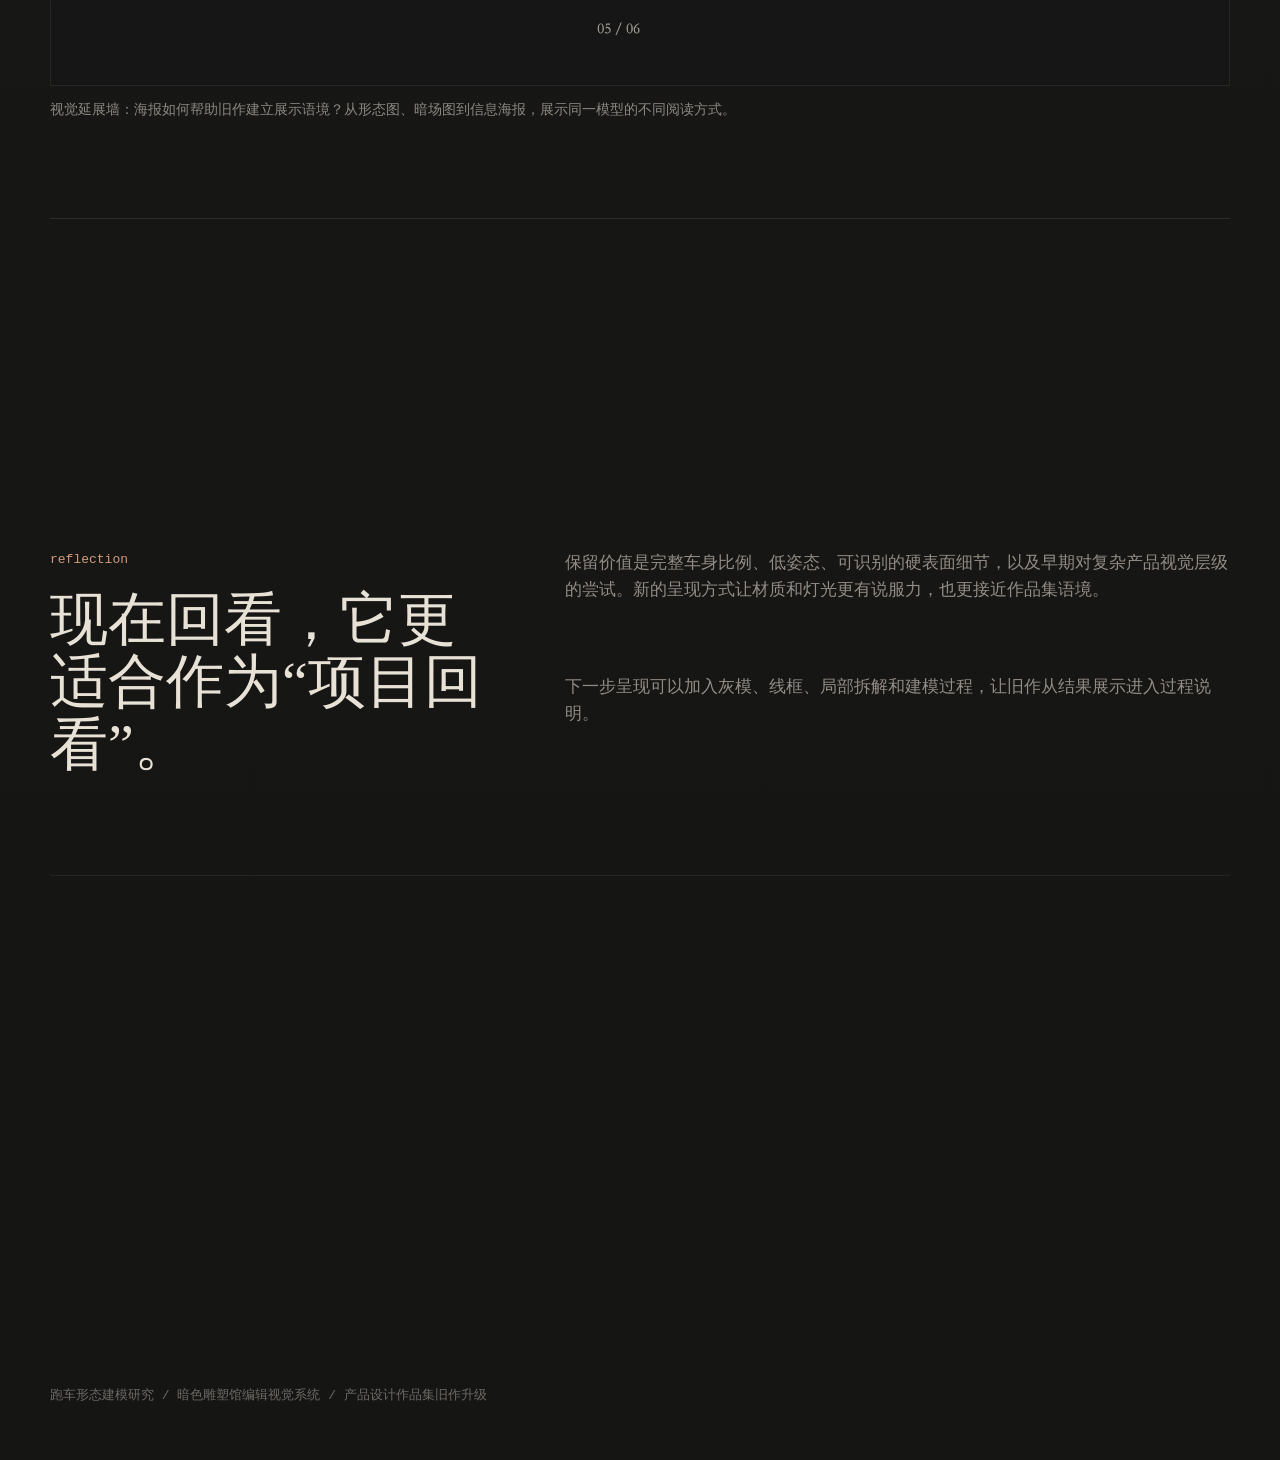
==== commit 3db62b0a: "Split portfolio pages: index as portal, portfolio-page as car detail - Rewrite index.html as portfol" ====
--- a/portfolio-page.html
+++ b/portfolio-page.html
@@ -1214,6 +1214,7 @@
       <div class="topbar">
         <div class="brand mono">FORM EXHIBIT 02</div>
         <nav aria-label="项目导航">
+          <a href="index.html">← 作品集</a>
           <a href="#context">定位</a>
           <a href="#form">形态</a>
           <a href="#detail">细节</a>
@@ -1229,7 +1230,7 @@
         <p class="hero-copy">这次重做不把它伪装成完整汽车品牌项目，而是借用暗色雕塑馆网页的语言，把跑车模型呈现为一次关于比例、曲面与视觉气质的产品形态研究。</p>
         <a class="outline-button" href="#context">查看项目</a>
       </div>
-      <div class="hero-count">0 / 6</div>
+      <div class="hero-count"><span id="hero-count-current">01</span> / <span id="hero-count-total">06</span></div>
     </header>
 
     <main>
@@ -1264,14 +1265,14 @@
 
       <section id="form">
         <div class="wide-image">
-          <img src="assets/sculptural-editorial/exhibition-overview.jpg" alt="跑车旧作升级的暗色展览图录页面">
+          <img loading="lazy" decoding="async" src="assets/sculptural-editorial/exhibition-overview.jpg" alt="跑车旧作升级的暗色展览图录页面">
         </div>
         <p class="caption">首页之后使用“展项说明”结构，把模型从单张渲染图转成可阅读的作品集叙事。</p>
       </section>
 
       <section class="split-feature">
         <figure>
-          <img src="assets/sculptural-editorial/source/01_three-quarter_studio.png" alt="高质感跑车三分之四视角">
+          <img loading="lazy" decoding="async" src="assets/sculptural-editorial/source/01_three-quarter_studio.png" alt="高质感跑车三分之四视角">
         </figure>
         <div class="feature-panel">
           <p class="eyebrow mono">form reading</p>
@@ -1283,7 +1284,7 @@
 
       <section>
         <figure>
-          <img src="assets/sculptural-editorial/proportion-study.jpg" alt="跑车侧面比例分析页面">
+          <img loading="lazy" decoding="async" src="assets/sculptural-editorial/proportion-study.jpg" alt="跑车侧面比例分析页面">
           <figcaption>比例页：用暖铜色细线标出轴距、视觉重心和座舱压缩关系，保留产品设计作品集需要的分析性。</figcaption>
         </figure>
       </section>
@@ -1311,7 +1312,7 @@
 
       <section>
         <figure>
-          <img src="assets/sculptural-editorial/detail-salon.jpg" alt="跑车模型局部细节展柜页面">
+          <img loading="lazy" decoding="async" src="assets/sculptural-editorial/detail-salon.jpg" alt="跑车模型局部细节展柜页面">
           <figcaption>局部细节展柜：四个区域分开，减少重叠，让部件层级更容易被面试官快速阅读。</figcaption>
         </figure>
       </section>
@@ -1325,15 +1326,15 @@
 
       <section class="grid-three">
         <figure>
-          <img src="assets/sculptural-editorial/source/02_front_closeup.png" alt="跑车前脸局部放大图">
+          <img loading="lazy" decoding="async" src="assets/sculptural-editorial/source/02_front_closeup.png" alt="跑车前脸局部放大图">
           <figcaption>前脸局部：灯组、进气口和折面语言。</figcaption>
         </figure>
         <figure>
-          <img src="assets/sculptural-editorial/source/13_rear_studio.png" alt="跑车尾部棚拍图">
+          <img loading="lazy" decoding="async" src="assets/sculptural-editorial/source/13_rear_studio.png" alt="跑车尾部棚拍图">
           <figcaption>尾部视角：尾灯、肩线和后体块关系。</figcaption>
         </figure>
         <figure>
-          <img src="assets/sculptural-editorial/source/15_top_shadow.png" alt="跑车俯视图">
+          <img loading="lazy" decoding="async" src="assets/sculptural-editorial/source/15_top_shadow.png" alt="跑车俯视图">
           <figcaption>俯视视角：座舱比例和车身宽度。</figcaption>
         </figure>
       </section>
@@ -1396,6 +1397,10 @@
       function setActiveChapter(id) {
         navLinks.forEach((link) => link.classList.toggle("is-active", link.getAttribute("href") === `#${id}`));
         chapterDots.forEach((dot) => dot.classList.toggle("is-active", dot.dataset.target === id));
+        const idx = chapters.findIndex((c) => c.id === id);
+        if (idx >= 0) {
+          document.getElementById("hero-count-current").textContent = String(idx + 1).padStart(2, "0");
+        }
       }
 
       const revealObserver = new IntersectionObserver((entries) => {
@@ -1440,6 +1445,10 @@
       const lightbox = document.querySelector(".lightbox");
       const lightboxImg = lightbox.querySelector("img");
       const lightboxCaption = lightbox.querySelector(".lightbox-caption");
+      const lightboxCount = document.createElement("span");
+      lightboxCount.className = "lightbox-count mono";
+      lightboxCount.style.cssText = "position:absolute;top:28px;left:28px;z-index:2;color:rgba(232,225,214,0.64);font-size:13px;";
+      lightbox.appendChild(lightboxCount);
       const closeButton = lightbox.querySelector(".lightbox-close");
       const prevButton = lightbox.querySelector(".lightbox-prev");
       const nextButton = lightbox.querySelector(".lightbox-next");
@@ -1450,12 +1459,15 @@
       }));
       let activeImage = 0;
 
+      document.getElementById("hero-count-total").textContent = String(gallery.length).padStart(2, "0");
+
       function openLightbox(index) {
         activeImage = index;
         const item = gallery[activeImage];
         lightboxImg.src = item.src;
         lightboxImg.alt = item.alt;
         lightboxCaption.textContent = item.caption;
+        lightboxCount.textContent = `${String(activeImage + 1).padStart(2, "0")} / ${String(gallery.length).padStart(2, "0")}`;
         lightbox.classList.add("is-open");
         lightbox.setAttribute("aria-hidden", "false");
         document.body.style.overflow = "hidden";
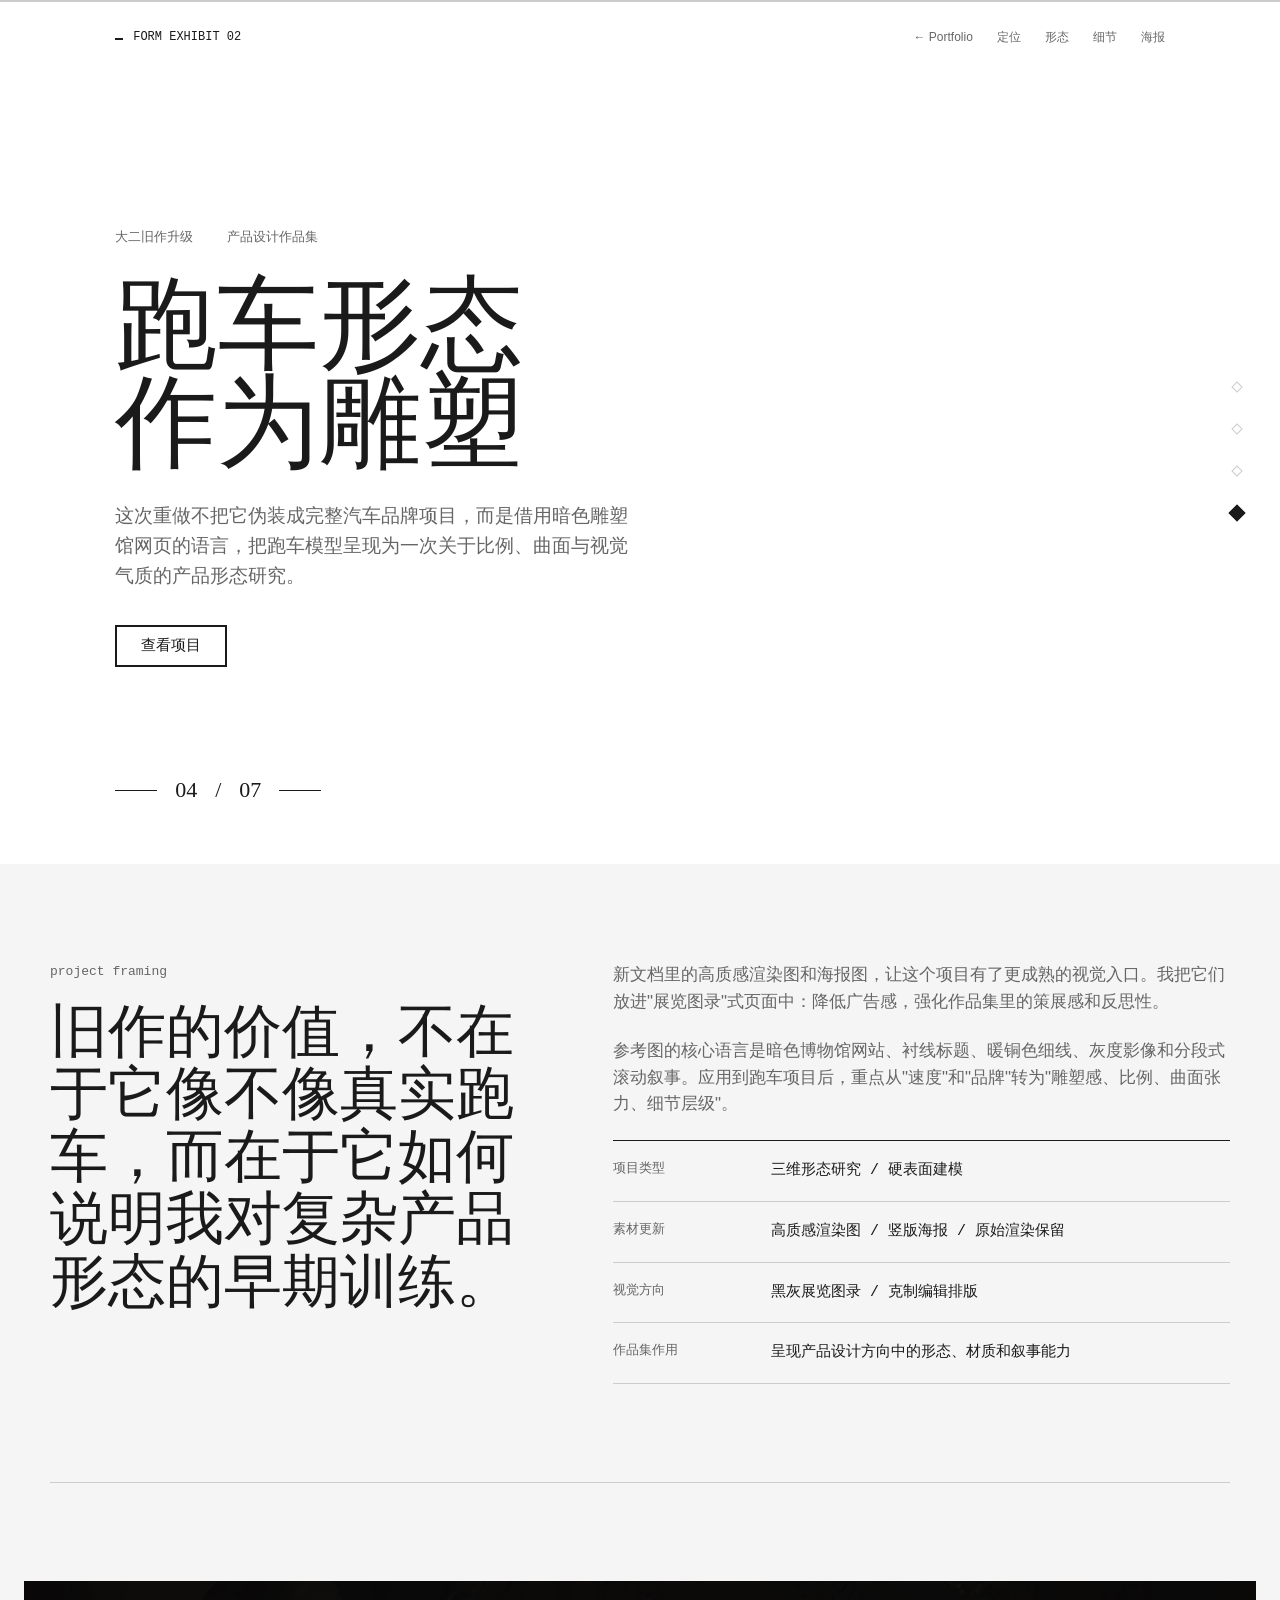
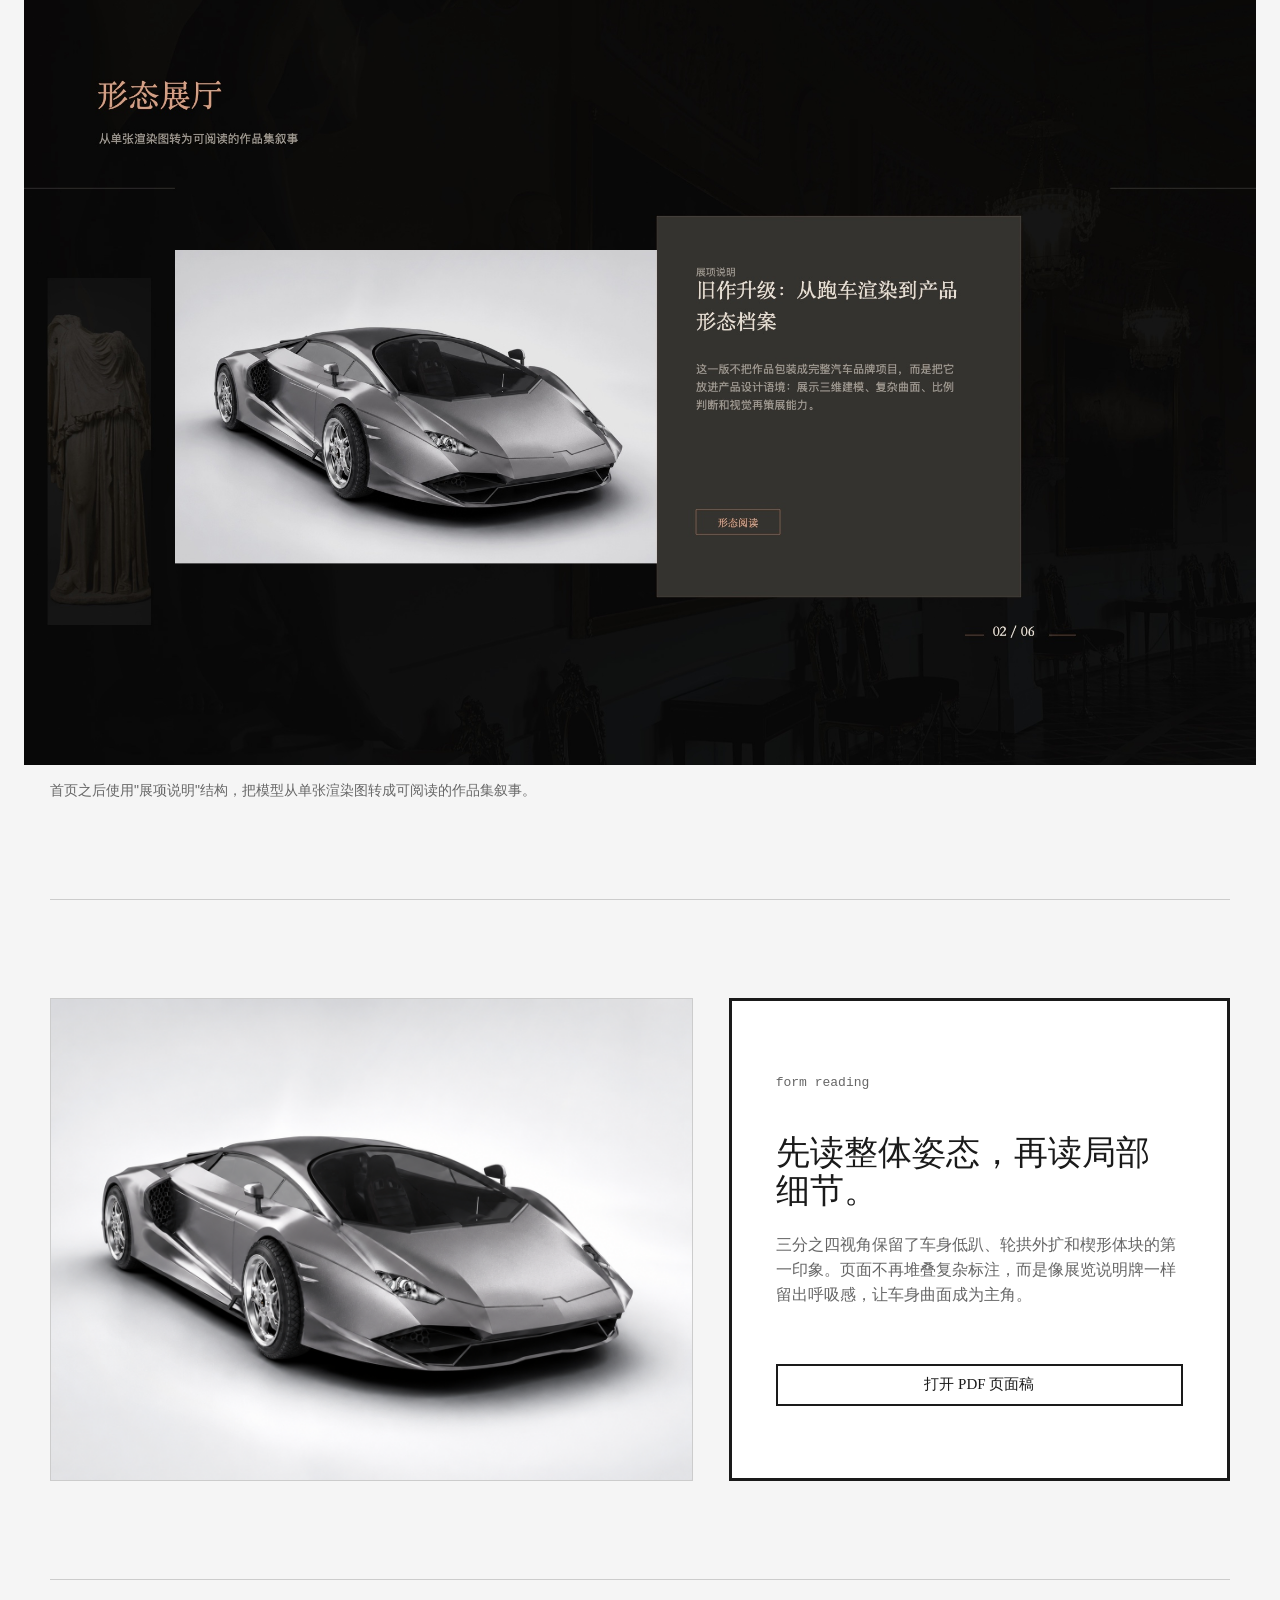
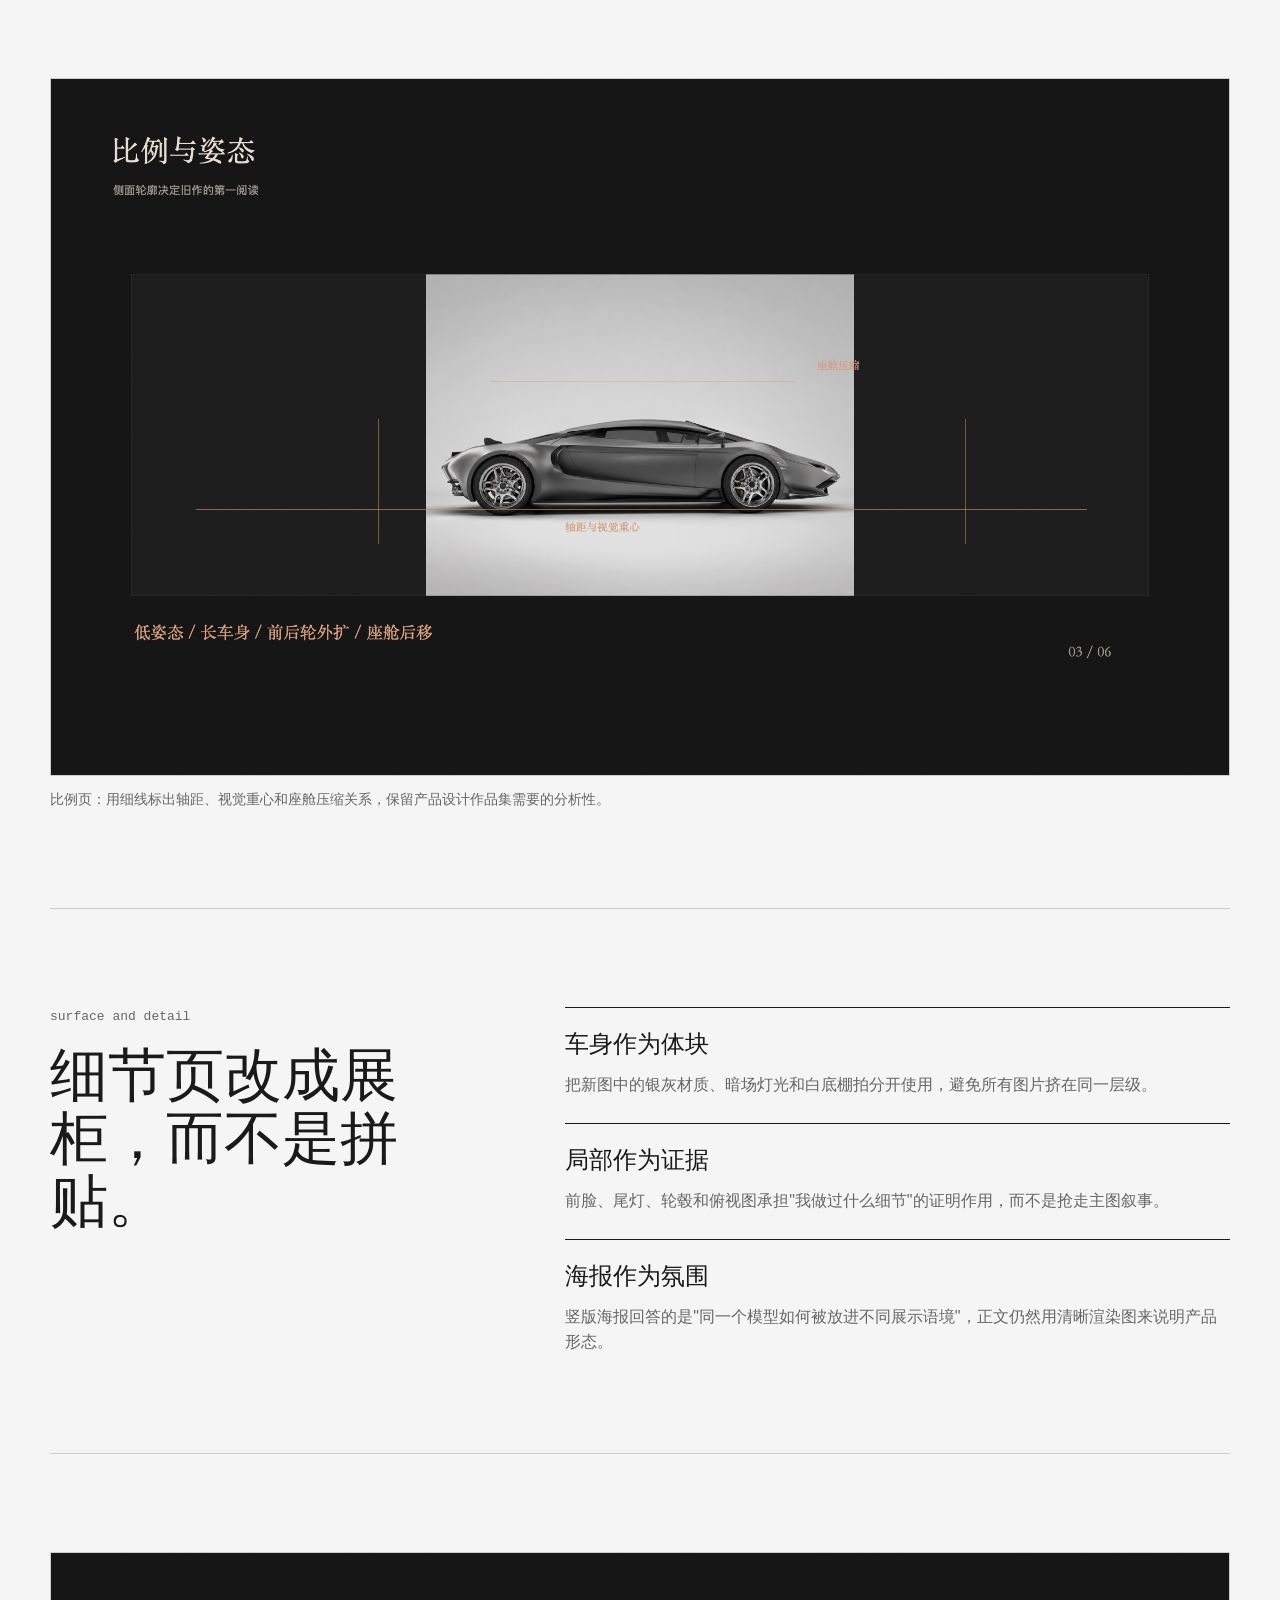
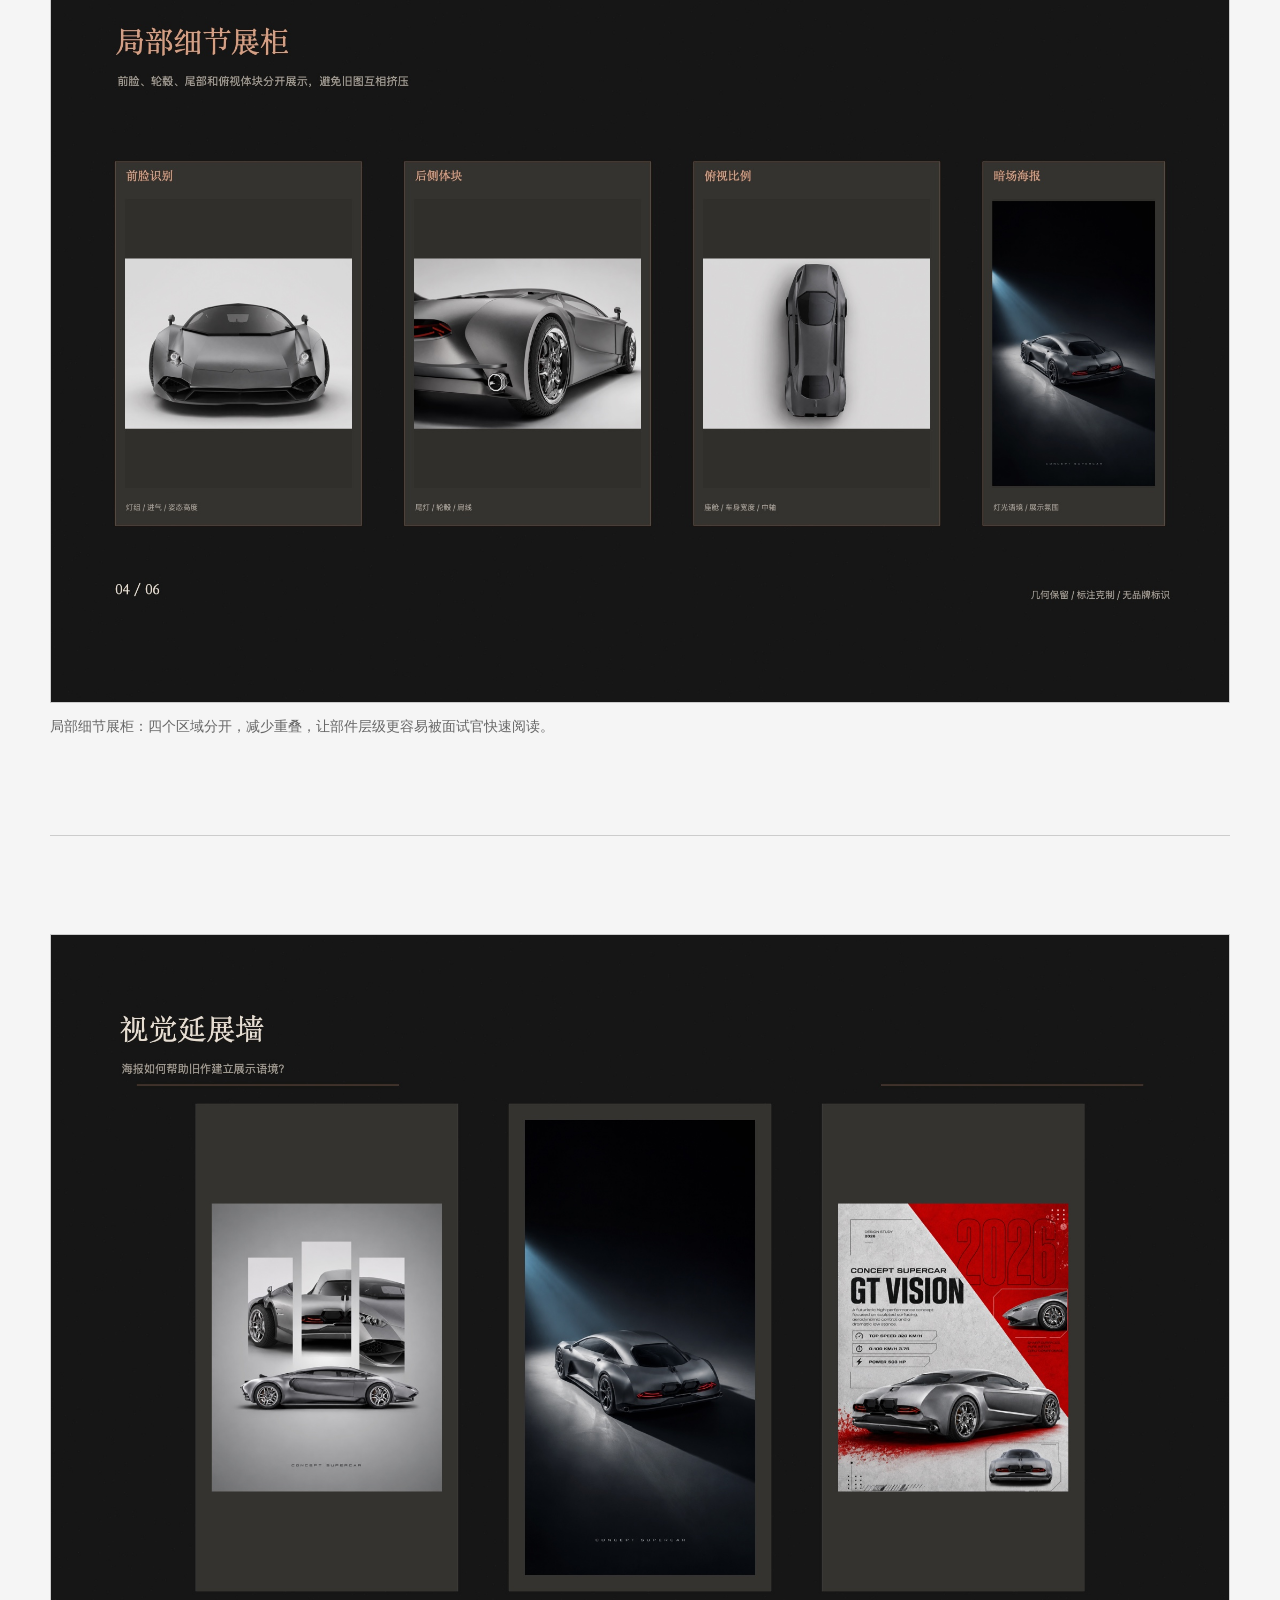
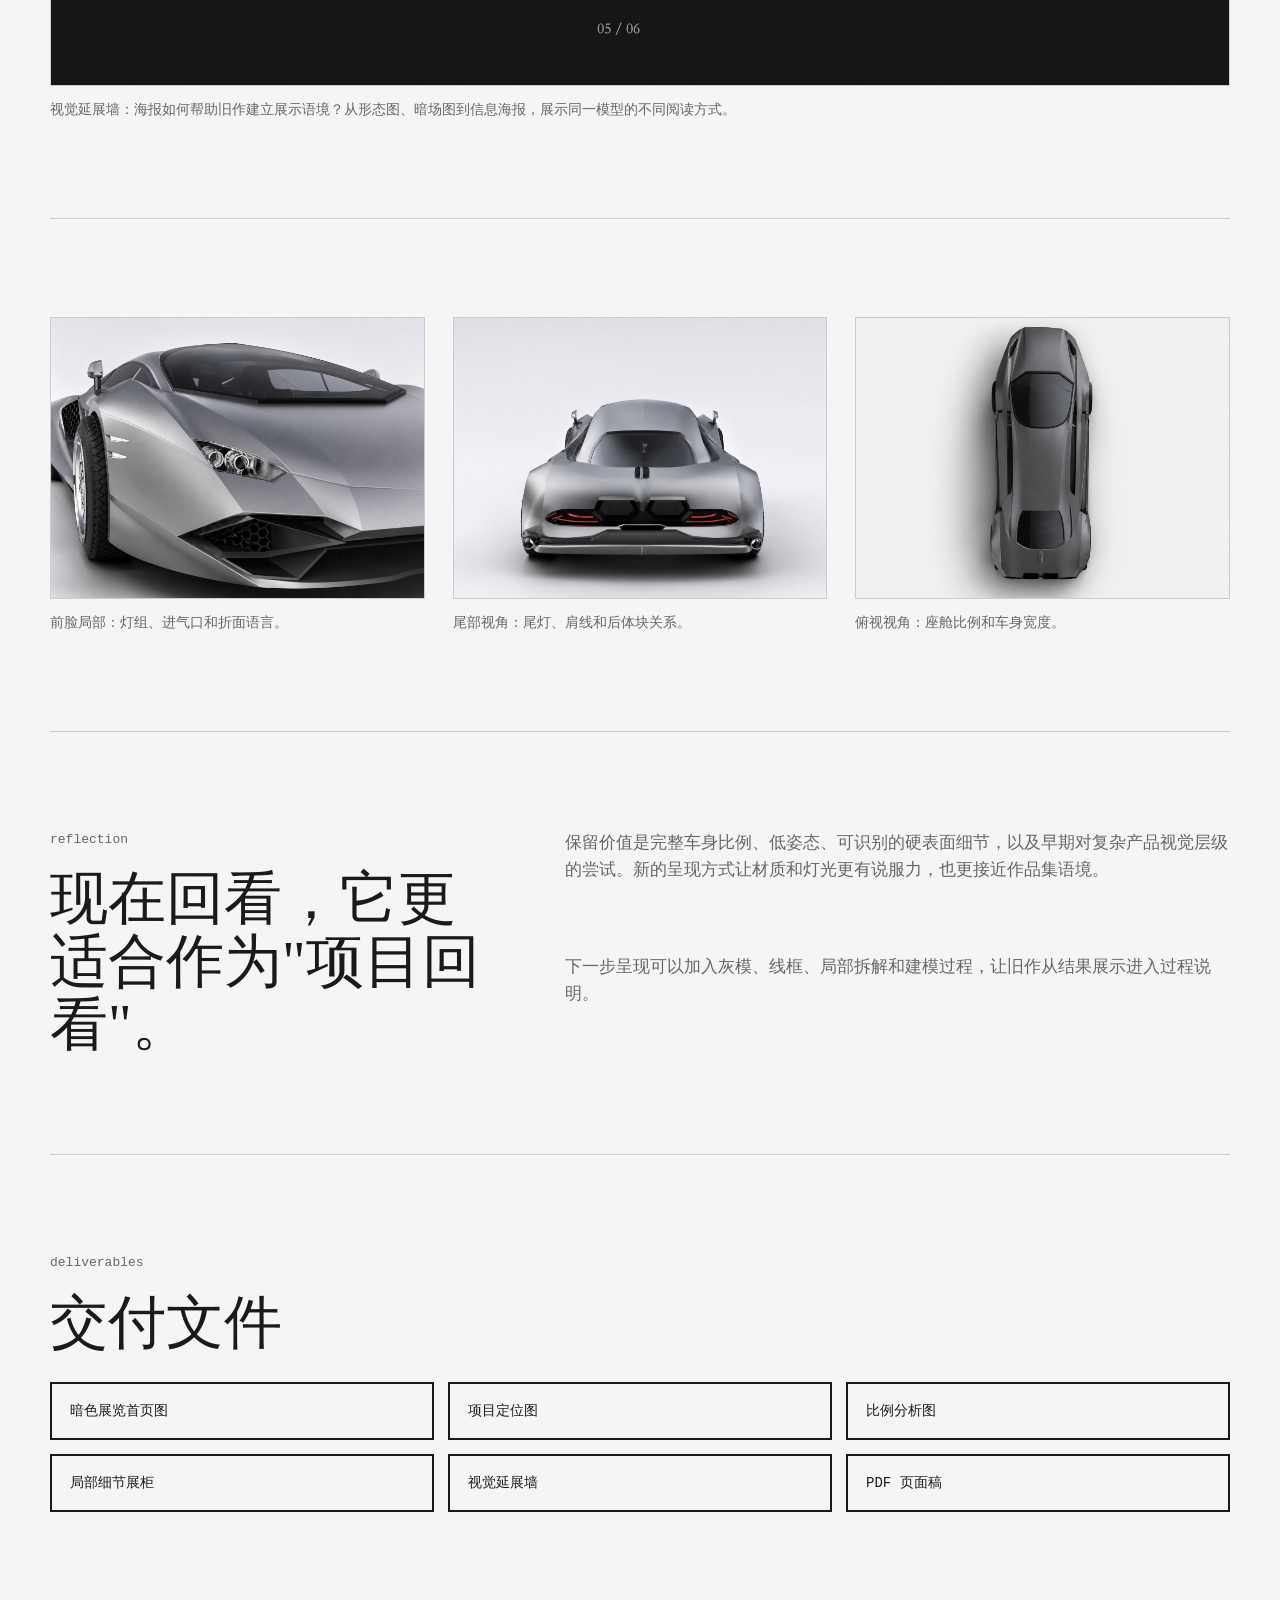
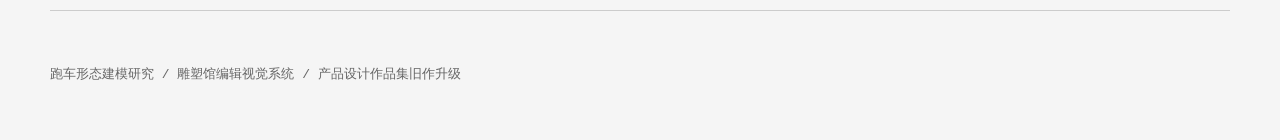
==== commit 8ebdb378: "Unify all pages to pure B&W brutalist style - index.html: white background, black text/rules, projec" ====
--- a/portfolio-page.html
+++ b/portfolio-page.html
@@ -6,131 +6,33 @@
     <title>跑车形态建模研究｜旧作升级</title>
     <style>
       :root {
-        --ink: #151514;
-        --deep: #1d1c1a;
-        --panel: #282622;
-        --paper: #e8e1d6;
-        --muted: #928c84;
-        --copper: #b97955;
-        --copper-soft: #d29a7b;
-        --line: rgba(185, 121, 85, 0.42);
-        --silver: #edf0ec;
-        --steel: #8f9998;
-        --liquid: rgba(223, 226, 220, 0.34);
+        --paper: #f5f5f5;
+        --ink: #1a1a1a;
+        --deep: #e8e8e8;
+        --panel: #ffffff;
+        --muted: #666666;
+        --rule: #1a1a1a;
+        --rule-light: #cccccc;
         --ease-art: cubic-bezier(0.19, 1, 0.22, 1);
       }
 
-      * {
-        box-sizing: border-box;
-      }
-
-      html {
-        scroll-behavior: smooth;
-      }
+      * { box-sizing: border-box; }
+      html { scroll-behavior: smooth; }
 
       body {
         margin: 0;
-        color: var(--paper);
-        background: var(--ink);
+        color: var(--ink);
+        background: var(--paper);
         font-family: -apple-system, BlinkMacSystemFont, "Helvetica Neue", Arial, sans-serif;
         line-height: 1.58;
         overflow-x: hidden;
-        isolation: isolate;
-      }
-
-      body::before {
-        content: "";
-        position: fixed;
-        inset: 0;
-        pointer-events: none;
-        opacity: 0.12;
-        background-image: radial-gradient(rgba(255, 255, 255, 0.24) 0 1px, transparent 1.4px);
-        background-size: 18px 18px;
-        mix-blend-mode: screen;
-        z-index: 12;
-      }
-
-      .ambient-metal {
-        position: fixed;
-        inset: -24%;
-        z-index: 0;
-        pointer-events: none;
-        opacity: 0.24;
-        background:
-          radial-gradient(ellipse at 18% 18%, rgba(237, 240, 236, 0.32), transparent 22%),
-          radial-gradient(ellipse at 76% 62%, rgba(185, 121, 85, 0.26), transparent 24%),
-          conic-gradient(from 140deg at 50% 50%, transparent, rgba(237, 240, 236, 0.18), rgba(143, 153, 152, 0.24), transparent 42%, rgba(210, 154, 123, 0.16), transparent 70%);
-        filter: blur(34px) saturate(1.18);
-        mix-blend-mode: screen;
-        transform: translate3d(0, 0, 0) rotate(-8deg);
-        animation: liquidMetalFloat 18s ease-in-out infinite alternate;
-      }
-
-      .ambient-metal::before,
-      .ambient-metal::after {
-        content: "";
-        position: absolute;
-        border-radius: 42% 58% 64% 36% / 45% 38% 62% 55%;
-        background:
-          linear-gradient(115deg, transparent 0 18%, rgba(237, 240, 236, 0.44), rgba(143, 153, 152, 0.18), transparent 58%),
-          radial-gradient(circle at 32% 38%, rgba(255, 255, 255, 0.22), transparent 24%);
-        -webkit-mask-image: linear-gradient(90deg, transparent, #000 18% 78%, transparent);
-        mask-image: linear-gradient(90deg, transparent, #000 18% 78%, transparent);
-        mix-blend-mode: screen;
-      }
-
-      .ambient-metal::before {
-        left: 4%;
-        top: 20%;
-        width: 54%;
-        height: 26%;
-        animation: liquidRipple 11s ease-in-out infinite alternate;
-      }
-
-      .ambient-metal::after {
-        right: 2%;
-        bottom: 24%;
-        width: 46%;
-        height: 22%;
-        opacity: 0.76;
-        animation: liquidRipple 13s ease-in-out -3s infinite alternate-reverse;
-      }
-
-      .page-transition {
-        position: fixed;
-        inset: 0;
-        z-index: 18;
-        pointer-events: none;
-        opacity: 0;
-        transform: scaleX(0);
-        transform-origin: left center;
-        background:
-          linear-gradient(90deg, transparent, rgba(237, 240, 236, 0.14), rgba(210, 154, 123, 0.18), transparent),
-          linear-gradient(90deg, rgba(21, 21, 20, 0), rgba(232, 225, 214, 0.08), rgba(21, 21, 20, 0));
-        mix-blend-mode: screen;
-      }
-
-      body.is-transitioning .page-transition {
-        animation: pageMetalWipe 760ms var(--ease-art);
-      }
-
-      img {
-        display: block;
-        width: 100%;
-        height: auto;
-      }
-
-      a {
-        color: inherit;
-      }
-
-      button {
-        font: inherit;
-      }
-
-      .serif {
-        font-family: Georgia, "Songti SC", "STSong", serif;
-      }
+      }
+
+      img { display: block; width: 100%; height: auto; }
+      a { color: inherit; }
+      button { font: inherit; }
+
+      .serif { font-family: Georgia, "Songti SC", "STSong", serif; }
 
       .mono {
         font-family: ui-monospace, SFMono-Regular, Menlo, Monaco, Consolas, monospace;
@@ -141,78 +43,59 @@
         top: 28px;
         left: 9vw;
         right: 9vw;
-        z-index: 2;
+        z-index: 10;
         display: flex;
         justify-content: space-between;
         align-items: center;
-        color: rgba(232, 225, 214, 0.88);
-        font-size: 13px;
-        mix-blend-mode: normal;
-        transition: top 420ms ease, padding 420ms ease, transform 420ms ease, background 420ms ease, border-color 420ms ease;
+        font-size: 12px;
+        color: var(--muted);
+        transition: top 360ms ease, padding 360ms ease, background 360ms ease;
       }
 
       .topbar.is-scrolled {
         top: 16px;
         padding: 12px 16px;
-        background: rgba(21, 21, 20, 0.72);
-        border: 1px solid rgba(232, 225, 214, 0.10);
-        backdrop-filter: blur(18px);
-        box-shadow: 0 18px 48px rgba(0, 0, 0, 0.24);
-        animation: panelBreath 5.8s ease-in-out infinite;
-      }
-
-      .brand {
-        letter-spacing: 0;
-        color: var(--paper);
-      }
+        background: rgba(255, 255, 255, 0.92);
+        border: 1px solid var(--ink);
+        color: var(--ink);
+      }
+
+      .brand { letter-spacing: 0; color: var(--ink); }
 
       .brand::before {
         content: "";
         display: inline-block;
-        width: 9px;
-        height: 9px;
+        width: 8px;
+        height: 2px;
         margin-right: 10px;
-        background: linear-gradient(135deg, var(--silver), var(--copper-soft) 58%, var(--steel));
-        box-shadow: 0 0 18px rgba(210, 154, 123, 0.34);
+        background: var(--ink);
         vertical-align: 0;
-        animation: breathGlow 4.8s ease-in-out infinite;
-      }
-
-      nav {
-        display: flex;
-        gap: 28px;
-      }
+      }
+
+      nav { display: flex; gap: 24px; }
 
       nav a {
-        color: rgba(232, 225, 214, 0.72);
+        color: var(--muted);
         text-decoration: none;
-        transition: color 220ms ease, text-shadow 220ms ease;
-      }
-
-      nav a:hover,
-      nav a.is-active {
-        color: var(--copper-soft);
-        text-shadow: 0 0 16px rgba(210, 154, 123, 0.35);
-      }
+        transition: color 200ms ease;
+      }
+
+      nav a:hover { color: var(--ink); text-decoration: underline; }
 
       .progress {
         position: fixed;
-        top: 0;
-        left: 0;
-        right: 0;
+        top: 0; left: 0; right: 0;
         z-index: 20;
         height: 2px;
-        background: rgba(232, 225, 214, 0.08);
+        background: var(--rule-light);
       }
 
       .progress span {
         display: block;
         width: calc(var(--progress, 0) * 1%);
         height: 100%;
-        background: linear-gradient(90deg, var(--copper), var(--silver), var(--copper-soft));
-        box-shadow: 0 0 18px rgba(210, 154, 123, 0.44);
+        background: var(--ink);
         transition: width 90ms linear;
-        animation: breathLine 4.2s ease-in-out infinite;
       }
 
       .chapter-rail {
@@ -226,11 +109,10 @@
       }
 
       .chapter-dot {
-        width: 34px;
-        height: 34px;
+        width: 30px; height: 30px;
         border: 0;
         background: transparent;
-        color: rgba(232, 225, 214, 0.46);
+        color: var(--rule-light);
         cursor: pointer;
         position: relative;
       }
@@ -238,25 +120,18 @@
       .chapter-dot::before {
         content: "";
         position: absolute;
-        left: 50%;
-        top: 50%;
-        width: 6px;
-        height: 6px;
+        left: 50%; top: 50%;
+        width: 6px; height: 6px;
         border: 1px solid currentColor;
         transform: translate(-50%, -50%) rotate(45deg);
-        transition: width 220ms ease, height 220ms ease, color 220ms ease, background 220ms ease;
-      }
-
-      .chapter-dot.is-active {
-        color: var(--copper-soft);
-      }
+        transition: width 220ms ease, height 220ms ease, color 220ms ease;
+      }
+
+      .chapter-dot.is-active { color: var(--ink); }
 
       .chapter-dot.is-active::before {
-        width: 12px;
-        height: 12px;
-        background: linear-gradient(135deg, rgba(237, 240, 236, 0.26), rgba(185, 121, 85, 0.32));
-        box-shadow: 0 0 20px rgba(210, 154, 123, 0.38);
-        animation: breathGlow 4.6s ease-in-out infinite;
+        width: 10px; height: 10px;
+        background: var(--ink);
       }
 
       .hero {
@@ -268,76 +143,8 @@
         align-items: center;
         padding: 110px 9vw 80px;
         overflow: hidden;
-        background:
-          radial-gradient(circle at 76% 34%, rgba(185, 121, 85, 0.16), transparent 24%),
-          linear-gradient(90deg, rgba(21, 21, 20, 0.58), rgba(21, 21, 20, 0.92)),
-          url("assets/sculptural-editorial/source/08_dark_rear.png") center / cover no-repeat;
-        background-position: center calc(50% + var(--hero-shift, 0px));
+        background: var(--bg, #ffffff);
         isolation: isolate;
-      }
-
-      .metal-flow {
-        position: absolute;
-        right: -12vw;
-        top: 8vh;
-        z-index: 0;
-        width: min(58vw, 760px);
-        height: min(58vw, 760px);
-        pointer-events: none;
-        opacity: 0.42;
-        border-radius: 46% 54% 62% 38% / 44% 42% 58% 56%;
-        background:
-          radial-gradient(circle at 34% 30%, rgba(255, 255, 255, 0.42), transparent 11%),
-          radial-gradient(circle at 62% 66%, rgba(210, 154, 123, 0.28), transparent 18%),
-          conic-gradient(from 220deg, rgba(237, 240, 236, 0.02), rgba(237, 240, 236, 0.52), rgba(78, 84, 85, 0.18), rgba(210, 154, 123, 0.26), rgba(237, 240, 236, 0.06));
-        filter: blur(1px) contrast(1.08);
-        mix-blend-mode: screen;
-        transform: rotate(-14deg);
-        animation: liquidMetalFloat 14s ease-in-out infinite alternate;
-      }
-
-      .metal-flow::before,
-      .metal-flow::after {
-        content: "";
-        position: absolute;
-        inset: 12%;
-        border-radius: 52% 48% 37% 63% / 42% 62% 38% 58%;
-        border: 1px solid rgba(237, 240, 236, 0.18);
-        background: linear-gradient(120deg, transparent 0 24%, rgba(255, 255, 255, 0.34), transparent 58%);
-        mix-blend-mode: screen;
-        animation: liquidRipple 8.5s ease-in-out infinite alternate;
-      }
-
-      .metal-flow::after {
-        inset: 24% 5% 18% 22%;
-        opacity: 0.7;
-        animation-duration: 10.5s;
-        animation-direction: alternate-reverse;
-      }
-
-      .hero::after {
-        content: "";
-        position: absolute;
-        inset: auto 9vw 46px auto;
-        width: 42px;
-        height: 68px;
-        border: 1px solid rgba(232, 225, 214, 0.22);
-        border-radius: 999px;
-        opacity: 0.8;
-        z-index: 2;
-      }
-
-      .hero::before {
-        content: "";
-        position: absolute;
-        right: calc(9vw + 20px);
-        bottom: 92px;
-        z-index: 1;
-        width: 2px;
-        height: 12px;
-        background: var(--copper-soft);
-        border-radius: 999px;
-        animation: scrollPulse 1.6s ease-in-out infinite;
       }
 
       .hero-inner {
@@ -345,30 +152,6 @@
         z-index: 2;
         max-width: 760px;
         animation: heroTextIn 900ms ease both;
-      }
-
-      .hero-visual {
-        position: relative;
-        z-index: 1;
-        width: min(100%, 720px);
-        margin: 0 0 0 auto;
-        cursor: zoom-in;
-        animation: heroImageIn 1100ms 120ms ease both;
-      }
-
-      .hero-visual::before {
-        content: "";
-        position: absolute;
-        inset: -28px;
-        border: 1px solid rgba(232, 225, 214, 0.10);
-        transform: translate(22px, 22px);
-      }
-
-      .hero-visual img {
-        position: relative;
-        z-index: 1;
-        border: 1px solid rgba(232, 225, 214, 0.18);
-        box-shadow: 0 24px 80px rgba(0, 0, 0, 0.36);
       }
 
       .meta-line {
@@ -376,13 +159,11 @@
         flex-wrap: wrap;
         gap: 34px;
         margin-bottom: 28px;
-        color: rgba(232, 225, 214, 0.64);
+        color: var(--muted);
         font-size: 13px;
       }
 
-      h1,
-      h2,
-      h3 {
+      h1, h2, h3 {
         margin: 0;
         font-family: Georgia, "Songti SC", "STSong", serif;
         font-weight: 400;
@@ -398,7 +179,7 @@
       .hero-copy {
         max-width: 620px;
         margin: 28px 0 0;
-        color: rgba(232, 225, 214, 0.74);
+        color: var(--muted);
         font-size: 19px;
       }
 
@@ -409,42 +190,20 @@
         min-height: 42px;
         margin-top: 34px;
         padding: 0 24px;
-        border: 1px solid var(--copper);
-        color: var(--copper-soft);
+        border: 2px solid var(--ink);
+        color: var(--ink);
         text-decoration: none;
         font-family: Georgia, "Songti SC", "STSong", serif;
         font-size: 15px;
         cursor: pointer;
         position: relative;
-        overflow: hidden;
-        isolation: isolate;
-        box-shadow: 0 0 0 rgba(210, 154, 123, 0);
-        transition: background 240ms ease, color 240ms ease, transform 240ms ease, border-color 240ms ease, box-shadow 240ms ease;
-      }
-
-      .outline-button::before {
-        content: "";
-        position: absolute;
-        inset: -55% -80%;
-        pointer-events: none;
-        background: linear-gradient(105deg, transparent 34%, rgba(237, 240, 236, 0.42), rgba(210, 154, 123, 0.26), transparent 66%);
-        mix-blend-mode: screen;
-        transform: translateX(-58%) rotate(10deg);
-        transition: transform 720ms var(--ease-art), opacity 300ms ease;
-        opacity: 0;
+        transition: background 200ms ease, color 200ms ease, transform 200ms ease;
       }
 
       .outline-button:hover {
-        background: rgba(185, 121, 85, 0.15);
-        border-color: var(--copper-soft);
+        background: var(--ink);
         color: var(--paper);
         transform: translateY(-2px);
-        box-shadow: 0 0 26px rgba(210, 154, 123, 0.18);
-      }
-
-      .outline-button:hover::before {
-        opacity: 1;
-        transform: translateX(58%) rotate(10deg);
       }
 
       .hero-count {
@@ -454,7 +213,6 @@
         display: flex;
         gap: 18px;
         align-items: center;
-        color: var(--paper);
         font-family: Georgia, "Songti SC", "STSong", serif;
         font-size: 22px;
         z-index: 2;
@@ -465,90 +223,40 @@
         content: "";
         width: 42px;
         height: 1px;
-        background: linear-gradient(90deg, transparent, rgba(237, 240, 236, 0.48), rgba(185, 121, 85, 0.72), transparent);
-        animation: breathLine 4.8s ease-in-out infinite;
+        background: var(--ink);
       }
 
       main {
         position: relative;
         z-index: 1;
         overflow: hidden;
-        background: linear-gradient(180deg, var(--ink), #1b1a18 42%, var(--ink));
+        background: var(--paper);
       }
 
       section {
         width: min(1180px, calc(100% - 48px));
         margin: 0 auto;
         padding: 98px 0;
-        border-bottom: 1px solid rgba(232, 225, 214, 0.10);
+        border-bottom: 1px solid var(--rule-light);
         scroll-margin-top: 96px;
         position: relative;
-      }
-
-      section::before {
-        content: "";
-        position: absolute;
-        left: 0;
-        top: -1px;
-        width: clamp(92px, 18vw, 260px);
-        height: 1px;
-        background: linear-gradient(90deg, rgba(237, 240, 236, 0.62), rgba(185, 121, 85, 0.56), transparent);
-        opacity: 0.24;
-        transform: scaleX(0.5);
-        transform-origin: left center;
-        transition: opacity 920ms ease, transform 920ms var(--ease-art);
       }
 
       .reveal {
         opacity: 0;
-        transform: translateY(42px);
-        filter: blur(10px);
-        clip-path: inset(9% 0 0 0);
+        transform: translateY(32px);
         transition:
-          opacity 900ms var(--ease-art) var(--reveal-delay, 0ms),
-          transform 900ms var(--ease-art) var(--reveal-delay, 0ms),
-          filter 900ms ease var(--reveal-delay, 0ms),
-          clip-path 900ms var(--ease-art) var(--reveal-delay, 0ms);
-      }
-
-      .reveal.slide-left {
-        transform: translateX(-46px) skewY(1.6deg);
-      }
-
-      .reveal.slide-right {
-        transform: translateX(46px) skewY(-1.6deg);
-      }
-
-      .reveal.scale-in {
-        transform: scale(0.94);
-      }
-
-      .reveal.tilt-in {
-        transform: perspective(900px) rotateX(7deg) translateY(46px);
-        transform-origin: top center;
-      }
-
-      .reveal.wipe-up {
-        transform: translateY(14px);
-        clip-path: inset(100% 0 0 0);
-      }
-
-      .reveal.depth-in {
-        transform: translateY(54px) scale(0.975);
-        filter: blur(14px) brightness(0.86);
-      }
-
-      .reveal.in-view {
-        opacity: 1;
-        transform: none;
-        filter: none;
-        clip-path: inset(0);
-      }
-
-      section.reveal.in-view::before {
-        opacity: 0.72;
-        transform: scaleX(1);
-      }
+          opacity 800ms var(--ease-art) var(--reveal-delay, 0ms),
+          transform 800ms var(--ease-art) var(--reveal-delay, 0ms);
+      }
+
+      .reveal.slide-left { transform: translateX(-40px); }
+      .reveal.slide-right { transform: translateX(40px); }
+      .reveal.scale-in { transform: scale(0.94); }
+      .reveal.wipe-up { transform: translateY(14px); }
+      .reveal.depth-in { transform: translateY(48px) scale(0.975); }
+
+      .reveal.in-view { opacity: 1; transform: none; }
 
       .intro {
         display: grid;
@@ -557,88 +265,43 @@
         align-items: start;
       }
 
-      .eyebrow {
-        margin: 0 0 18px;
-        color: var(--copper-soft);
-        font-size: 13px;
-      }
-
-      h2 {
-        font-size: clamp(34px, 5vw, 58px);
-        line-height: 1.08;
-      }
-
-      p {
-        margin: 0;
-        color: var(--muted);
-        font-size: 16px;
-      }
-
-      .body-copy {
-        display: grid;
-        gap: 22px;
-      }
-
-      .body-copy p {
-        font-size: 17px;
-      }
-
-      .meta-table {
-        border-top: 1px solid var(--line);
-      }
+      .eyebrow { margin: 0 0 18px; color: var(--muted); font-size: 13px; }
+
+      h2 { font-size: clamp(34px, 5vw, 58px); line-height: 1.08; }
+
+      p { margin: 0; color: var(--muted); font-size: 16px; }
+
+      .body-copy { display: grid; gap: 22px; }
+      .body-copy p { font-size: 17px; }
+
+      .meta-table { border-top: 1px solid var(--ink); }
 
       .meta-row {
         display: grid;
         grid-template-columns: 138px 1fr;
         gap: 20px;
         padding: 18px 0;
-        border-bottom: 1px solid rgba(185, 121, 85, 0.24);
-      }
-
-      .meta-label {
-        color: var(--copper-soft);
-        font-size: 13px;
-      }
-
-      .meta-value {
-        color: var(--paper);
-        font-size: 15px;
-      }
+        border-bottom: 1px solid var(--rule-light);
+      }
+
+      .meta-label { color: var(--muted); font-size: 13px; }
+      .meta-value { font-size: 15px; }
 
       .wide-image {
         width: min(1500px, calc(100vw - 48px));
         margin-left: 50%;
         transform: translateX(-50%);
-        background: #111;
+        background: var(--deep);
         position: relative;
         overflow: hidden;
-        box-shadow: 0 34px 90px rgba(0, 0, 0, 0.22);
-      }
-
-      .wide-image::before {
-        content: "";
-        position: absolute;
-        inset: 0;
-        z-index: 2;
-        pointer-events: none;
-        background: linear-gradient(104deg, transparent 8%, rgba(237, 240, 236, 0.2) 32%, rgba(210, 154, 123, 0.14) 44%, transparent 62%);
-        mix-blend-mode: screen;
-        transform: translateX(-76%) skewX(-12deg);
-        animation: liquidScan 7.5s ease-in-out infinite;
       }
 
       .wide-image img {
         max-height: none;
         object-fit: contain;
-        position: relative;
-        z-index: 1;
-      }
-
-      .caption {
-        margin-top: 14px;
-        color: rgba(232, 225, 214, 0.54);
-        font-size: 14px;
-      }
+      }
+
+      .caption { margin-top: 14px; color: var(--muted); font-size: 14px; }
 
       .split-feature {
         display: grid;
@@ -648,52 +311,20 @@
       }
 
       .feature-panel {
-        background: var(--panel);
+        background: #ffffff;
         padding: 44px;
         display: grid;
         align-content: center;
         gap: 22px;
-        border: 1px solid rgba(232, 225, 214, 0.08);
-        position: relative;
-        overflow: hidden;
-        box-shadow: inset 0 0 0 1px rgba(237, 240, 236, 0.02);
-      }
-
-      .feature-panel::before {
-        content: "";
-        position: absolute;
-        inset: -45% -25% auto;
-        height: 62%;
-        pointer-events: none;
-        background: linear-gradient(105deg, transparent, rgba(237, 240, 236, 0.20), rgba(210, 154, 123, 0.12), transparent);
-        filter: blur(8px);
-        opacity: 0.38;
-        transform: translateX(-32%) rotate(-7deg);
-        animation: liquidScan 8.4s ease-in-out infinite;
-      }
-
-      .feature-panel.in-view {
-        animation: panelBreath 6.2s ease-in-out infinite;
-      }
-
-      .feature-panel h3 {
-        font-size: 34px;
-        line-height: 1.12;
-      }
-
-      .grid-two,
-      .grid-three {
-        display: grid;
-        gap: 28px;
-      }
-
-      .grid-two {
-        grid-template-columns: repeat(2, minmax(0, 1fr));
-      }
-
-      .grid-three {
-        grid-template-columns: repeat(3, minmax(0, 1fr));
-      }
+        border: 3px solid var(--ink);
+        position: relative;
+      }
+
+      .feature-panel h3 { font-size: 34px; line-height: 1.12; }
+
+      .grid-two, .grid-three { display: grid; gap: 28px; }
+      .grid-two { grid-template-columns: repeat(2, minmax(0, 1fr)); }
+      .grid-three { grid-template-columns: repeat(3, minmax(0, 1fr)); }
 
       figure {
         margin: 0;
@@ -701,51 +332,24 @@
         overflow: clip;
         cursor: zoom-in;
         isolation: isolate;
-        transition: transform 320ms ease, filter 320ms ease;
-      }
-
-      figure::before {
-        content: "";
-        position: absolute;
-        inset: 0;
-        z-index: 2;
-        pointer-events: none;
-        background: linear-gradient(112deg, transparent 18%, rgba(237, 240, 236, 0.28), rgba(210, 154, 123, 0.14), transparent 62%);
-        mix-blend-mode: screen;
-        opacity: 0;
-        transform: translateX(-92%) skewX(-14deg);
+        transition: transform 280ms ease;
       }
 
       figure img {
-        background: var(--panel);
-        border: 1px solid rgba(232, 225, 214, 0.10);
+        background: var(--deep);
+        border: 1px solid var(--rule-light);
         position: relative;
         z-index: 1;
-        transition: transform 520ms ease, filter 520ms ease, border-color 320ms ease;
-      }
-
-      figure:hover {
-        transform: translateY(-4px);
-      }
-
-      figure:hover::before {
-        animation: metalSweep 980ms var(--ease-art);
-        opacity: 0.72;
-      }
-
-      figure:hover img {
-        transform: scale(1.018);
-        filter: brightness(1.06);
-        border-color: rgba(185, 121, 85, 0.42);
-      }
-
-      figure.reveal.in-view:hover {
-        transform: translateY(-4px);
-      }
+        transition: transform 480ms ease, border-color 280ms ease;
+      }
+
+      figure:hover { transform: translateY(-4px); }
+      figure:hover img { transform: scale(1.015); border-color: var(--ink); }
+      figure.reveal.in-view:hover { transform: translateY(-4px); }
 
       figcaption {
         padding-top: 12px;
-        color: rgba(232, 225, 214, 0.56);
+        color: var(--muted);
         font-size: 14px;
         position: relative;
         z-index: 3;
@@ -757,89 +361,43 @@
         gap: 72px;
       }
 
-      .points {
-        display: grid;
-        gap: 26px;
-      }
+      .points { display: grid; gap: 26px; }
 
       .point {
         padding-top: 18px;
-        border-top: 1px solid rgba(185, 121, 85, 0.35);
-        position: relative;
-        transition: border-color 260ms ease, transform 260ms ease;
-      }
-
-      .point::before {
-        content: "";
-        position: absolute;
-        left: 0;
-        top: -1px;
-        width: 34%;
-        height: 1px;
-        background: linear-gradient(90deg, rgba(237, 240, 236, 0.62), transparent);
-        opacity: 0.28;
-        animation: breathLine 5.6s ease-in-out infinite;
-      }
-
-      .point:hover {
-        border-color: var(--copper-soft);
-        transform: translateX(6px);
-      }
+        border-top: 1px solid var(--ink);
+        position: relative;
+        transition: transform 260ms ease;
+      }
+
+      .point:hover { transform: translateX(6px); }
 
       .point strong {
         display: block;
         margin-bottom: 8px;
-        color: var(--paper);
         font-family: Georgia, "Songti SC", "STSong", serif;
         font-size: 24px;
         font-weight: 400;
       }
 
-      .poster-wall {
-        background: #111;
-      }
-
-      .asset-list {
-        display: grid;
-        grid-template-columns: repeat(3, minmax(0, 1fr));
-        gap: 14px;
-      }
+      .asset-list { display: grid; grid-template-columns: repeat(3, minmax(0, 1fr)); gap: 14px; }
 
       .asset-list a {
         min-height: 58px;
         display: flex;
         align-items: center;
-        border: 1px solid rgba(185, 121, 85, 0.42);
+        border: 2px solid var(--ink);
         padding: 0 18px;
-        color: var(--copper-soft);
         text-decoration: none;
         font-size: 14px;
         position: relative;
-        overflow: hidden;
-        transition: background 220ms ease, color 220ms ease, transform 220ms ease, box-shadow 220ms ease;
-      }
-
-      .asset-list a::before {
-        content: "";
-        position: absolute;
-        inset: 0;
-        pointer-events: none;
-        background: linear-gradient(100deg, transparent 12%, rgba(237, 240, 236, 0.18), transparent 42%);
-        opacity: 0;
-        transform: translateX(-70%);
-        transition: transform 560ms var(--ease-art), opacity 220ms ease;
+        transition: background 200ms ease, color 200ms ease, transform 200ms ease;
       }
 
       .asset-list a:hover {
-        background: rgba(185, 121, 85, 0.12);
+        background: var(--ink);
         color: var(--paper);
         transform: translateY(-2px);
-        box-shadow: 0 0 22px rgba(210, 154, 123, 0.14);
-      }
-
-      .asset-list a:hover::before {
-        opacity: 1;
-        transform: translateX(82%);
       }
 
       .lightbox {
@@ -849,275 +407,95 @@
         display: grid;
         grid-template-rows: 1fr auto;
         padding: 34px;
-        background: rgba(10, 10, 9, 0.88);
-        backdrop-filter: blur(22px);
+        background: rgba(245, 245, 245, 0.96);
         opacity: 0;
         pointer-events: none;
-        transform: scale(0.985) translateY(12px);
-        transition: opacity 320ms ease, transform 520ms var(--ease-art);
-        overflow: hidden;
-      }
-
-      .lightbox::before {
-        content: "";
-        position: absolute;
-        inset: -30%;
-        pointer-events: none;
-        opacity: 0.34;
-        background:
-          radial-gradient(ellipse at 24% 26%, rgba(237, 240, 236, 0.34), transparent 22%),
-          conic-gradient(from 45deg, transparent, rgba(210, 154, 123, 0.16), rgba(237, 240, 236, 0.22), transparent 54%);
-        filter: blur(28px);
-        mix-blend-mode: screen;
-        transform: rotate(-10deg) scale(0.95);
-      }
-
-      .lightbox.is-open {
-        opacity: 1;
-        pointer-events: auto;
-        transform: scale(1) translateY(0);
-      }
-
-      .lightbox.is-open::before {
-        animation: liquidMetalFloat 10s ease-in-out infinite alternate;
-      }
+        transform: translateY(12px);
+        transition: opacity 300ms ease, transform 480ms var(--ease-art);
+      }
+
+      .lightbox.is-open { opacity: 1; pointer-events: auto; transform: none; }
 
       .lightbox img {
         width: min(100%, 1440px);
         max-height: calc(100vh - 150px);
         margin: auto;
         object-fit: contain;
-        border: 1px solid rgba(232, 225, 214, 0.14);
-        background: #0d0d0c;
+        border: 1px solid var(--ink);
+        background: #e8e8e8;
         position: relative;
         z-index: 1;
         opacity: 0;
-        transform: translateY(18px) scale(0.985);
-        transition: opacity 420ms ease 80ms, transform 560ms var(--ease-art) 80ms, border-color 320ms ease;
-      }
-
-      .lightbox.is-open img {
-        opacity: 1;
-        transform: none;
-        border-color: rgba(237, 240, 236, 0.24);
-      }
+        transform: translateY(14px) scale(0.985);
+        transition: opacity 380ms ease 60ms, transform 500ms var(--ease-art) 60ms;
+      }
+
+      .lightbox.is-open img { opacity: 1; transform: none; }
 
       .lightbox-caption {
         max-width: 980px;
         margin: 18px auto 0;
-        color: rgba(232, 225, 214, 0.72);
+        color: var(--muted);
         text-align: center;
         position: relative;
         z-index: 1;
+      }
+
+      .lightbox-count {
+        position: absolute;
+        top: 28px;
+        left: 28px;
+        z-index: 2;
+        color: var(--muted);
+        font-size: 13px;
+        font-family: ui-monospace, SFMono-Regular, Menlo, Monaco, Consolas, monospace;
       }
 
       .lightbox button {
         position: absolute;
-        border: 1px solid rgba(185, 121, 85, 0.55);
-        background: rgba(21, 21, 20, 0.72);
-        color: var(--paper);
+        border: 2px solid var(--ink);
+        background: rgba(255, 255, 255, 0.9);
+        color: var(--ink);
         cursor: pointer;
         z-index: 2;
-        transition: background 220ms ease, border-color 220ms ease, box-shadow 220ms ease;
-      }
-
-      .lightbox button:hover {
-        background: rgba(185, 121, 85, 0.20);
-        border-color: var(--copper-soft);
-        box-shadow: 0 0 20px rgba(210, 154, 123, 0.18);
-      }
-
-      .lightbox-close {
-        top: 24px;
-        right: 24px;
-        width: 44px;
-        height: 44px;
-      }
-
-      .lightbox-prev,
-      .lightbox-next {
+        transition: background 200ms ease;
+      }
+
+      .lightbox button:hover { background: var(--ink); color: var(--paper); }
+
+      .lightbox-close { top: 24px; right: 24px; width: 44px; height: 44px; font-size: 20px; border: 0; background: transparent; color: var(--ink); cursor: pointer; }
+
+      .lightbox-prev, .lightbox-next {
         top: 50%;
         width: 46px;
         height: 72px;
         transform: translateY(-50%);
-      }
-
-      .lightbox-prev {
-        left: 24px;
-      }
-
-      .lightbox-next {
-        right: 24px;
-      }
+        border: 2px solid var(--ink);
+        font-size: 22px;
+      }
+
+      .lightbox-prev { left: 24px; }
+      .lightbox-next { right: 24px; }
 
       @keyframes heroTextIn {
-        from {
-          opacity: 0;
-          transform: translateY(28px);
-          filter: blur(8px);
-        }
-        to {
-          opacity: 1;
-          transform: none;
-          filter: none;
-        }
-      }
-
-      @keyframes heroImageIn {
-        from {
-          opacity: 0;
-          transform: translateX(38px) scale(0.97);
-          filter: blur(10px);
-        }
-        to {
-          opacity: 1;
-          transform: none;
-          filter: none;
-        }
-      }
-
-      @keyframes scrollPulse {
-        0%, 100% {
-          transform: translateY(0);
-          opacity: 0.35;
-        }
-        50% {
-          transform: translateY(14px);
-          opacity: 1;
-        }
-      }
-
-      @keyframes liquidMetalFloat {
-        0% {
-          transform: translate3d(-2%, 1%, 0) rotate(-12deg) scale(0.98);
-          border-radius: 46% 54% 62% 38% / 44% 42% 58% 56%;
-        }
-        50% {
-          transform: translate3d(3%, -2%, 0) rotate(-6deg) scale(1.04);
-          border-radius: 58% 42% 46% 54% / 54% 38% 62% 46%;
-        }
-        100% {
-          transform: translate3d(-1%, 3%, 0) rotate(-16deg) scale(1.01);
-          border-radius: 40% 60% 54% 46% / 48% 58% 42% 52%;
-        }
-      }
-
-      @keyframes liquidRipple {
-        from {
-          transform: translateX(-6%) rotate(-4deg) scaleX(0.94);
-          opacity: 0.42;
-        }
-        to {
-          transform: translateX(8%) rotate(5deg) scaleX(1.06);
-          opacity: 0.82;
-        }
-      }
-
-      @keyframes liquidScan {
-        0%, 18% {
-          transform: translateX(-86%) skewX(-12deg);
-          opacity: 0;
-        }
-        46% {
-          opacity: 0.72;
-        }
-        78%, 100% {
-          transform: translateX(86%) skewX(-12deg);
-          opacity: 0;
-        }
-      }
-
-      @keyframes metalSweep {
-        from {
-          transform: translateX(-95%) skewX(-14deg);
-          opacity: 0;
-        }
-        34% {
-          opacity: 0.72;
-        }
-        to {
-          transform: translateX(95%) skewX(-14deg);
-          opacity: 0;
-        }
-      }
-
-      @keyframes breathGlow {
-        0%, 100% {
-          box-shadow: 0 0 12px rgba(210, 154, 123, 0.20);
-          opacity: 0.72;
-        }
-        50% {
-          box-shadow: 0 0 28px rgba(237, 240, 236, 0.22), 0 0 34px rgba(210, 154, 123, 0.34);
-          opacity: 1;
-        }
-      }
-
-      @keyframes breathLine {
-        0%, 100% {
-          opacity: 0.42;
-          filter: brightness(0.9);
-        }
-        50% {
-          opacity: 0.9;
-          filter: brightness(1.28);
-        }
-      }
-
-      @keyframes panelBreath {
-        0%, 100% {
-          border-color: rgba(232, 225, 214, 0.08);
-          box-shadow: inset 0 0 0 1px rgba(237, 240, 236, 0.02), 0 0 0 rgba(210, 154, 123, 0);
-        }
-        50% {
-          border-color: rgba(210, 154, 123, 0.22);
-          box-shadow: inset 0 0 0 1px rgba(237, 240, 236, 0.04), 0 0 36px rgba(210, 154, 123, 0.08);
-        }
-      }
-
-      @keyframes pageMetalWipe {
-        0% {
-          opacity: 0;
-          transform: scaleX(0);
-          transform-origin: left center;
-        }
-        38% {
-          opacity: 0.9;
-          transform: scaleX(1);
-          transform-origin: left center;
-        }
-        39% {
-          transform-origin: right center;
-        }
-        100% {
-          opacity: 0;
-          transform: scaleX(0);
-          transform-origin: right center;
-        }
+        from { opacity: 0; transform: translateY(28px); }
+        to   { opacity: 1; transform: none; }
       }
 
       footer {
         width: min(1180px, calc(100% - 48px));
         margin: 0 auto;
         padding: 54px 0;
-        color: rgba(232, 225, 214, 0.42);
+        color: var(--muted);
         font-size: 13px;
         position: relative;
         z-index: 1;
       }
 
       @media (max-width: 860px) {
-        .topbar {
-          left: 24px;
-          right: 24px;
-        }
-
-        nav {
-          display: none;
-        }
-
-        .chapter-rail {
-          display: none;
-        }
+        .topbar { left: 24px; right: 24px; }
+        nav { display: none; }
+        .chapter-rail { display: none; }
 
         .hero {
           min-height: 88vh;
@@ -1126,82 +504,36 @@
           padding: 100px 24px 80px;
         }
 
-        .metal-flow {
-          right: -58vw;
-          top: 18vh;
-          width: 118vw;
-          height: 84vw;
-          opacity: 0.28;
-        }
-
-        .hero-count {
-          left: 24px;
-        }
-
-        section,
-        footer {
-          width: min(100% - 28px, 1180px);
-        }
-
-        section {
-          padding: 68px 0;
-        }
-
-        .intro,
-        .split-feature,
-        .analysis,
-        .grid-two,
-        .grid-three,
-        .asset-list {
+        .hero-count { left: 24px; }
+
+        section, footer { width: min(100% - 28px, 1180px); }
+        section { padding: 68px 0; }
+
+        .intro, .split-feature, .analysis, .grid-two, .grid-three, .asset-list {
           grid-template-columns: 1fr;
           gap: 30px;
         }
 
-        .feature-panel {
-          padding: 28px;
-        }
-
-        .meta-row {
-          grid-template-columns: 1fr;
-          gap: 4px;
-        }
-
-        .lightbox {
-          padding: 18px;
-        }
-
-        .lightbox-prev,
-        .lightbox-next {
-          display: none;
-        }
-
-        .ambient-metal {
-          opacity: 0.16;
-        }
+        .feature-panel { padding: 28px; }
+
+        .meta-row { grid-template-columns: 1fr; gap: 4px; }
+
+        .lightbox { padding: 18px; }
+        .lightbox-prev, .lightbox-next { display: none; }
       }
 
       @media (prefers-reduced-motion: reduce) {
-        *,
-        *::before,
-        *::after {
+        *, *::before, *::after {
           animation-duration: 0.01ms !important;
           animation-iteration-count: 1 !important;
           scroll-behavior: auto !important;
           transition-duration: 0.01ms !important;
         }
-
-        .reveal {
-          opacity: 1;
-          transform: none;
-          filter: none;
-          clip-path: inset(0);
-        }
+        .reveal { opacity: 1; transform: none; }
       }
     </style>
   </head>
   <body>
-    <div class="ambient-metal" aria-hidden="true"></div>
-    <div class="page-transition" aria-hidden="true"></div>
     <div class="progress" aria-hidden="true"><span></span></div>
     <div class="chapter-rail" aria-label="章节快速导航">
       <button class="chapter-dot" type="button" data-target="context" aria-label="定位"></button>
@@ -1210,11 +542,10 @@
       <button class="chapter-dot" type="button" data-target="poster" aria-label="海报"></button>
     </div>
     <header class="hero">
-      <div class="metal-flow" aria-hidden="true"></div>
       <div class="topbar">
         <div class="brand mono">FORM EXHIBIT 02</div>
         <nav aria-label="项目导航">
-          <a href="index.html">← 作品集</a>
+          <a href="index.html">← Portfolio</a>
           <a href="#context">定位</a>
           <a href="#form">形态</a>
           <a href="#detail">细节</a>
@@ -1240,8 +571,8 @@
           <h2>旧作的价值，不在于它像不像真实跑车，而在于它如何说明我对复杂产品形态的早期训练。</h2>
         </div>
         <div class="body-copy">
-          <p>新文档里的高质感渲染图和海报图，让这个项目有了更成熟的视觉入口。我把它们放进“展览图录”式页面中：降低广告感，强化作品集里的策展感和反思性。</p>
-          <p>参考图的核心语言是暗色博物馆网站、衬线标题、暖铜色细线、灰度影像和分段式滚动叙事。应用到跑车项目后，重点从“速度”和“品牌”转为“雕塑感、比例、曲面张力、细节层级”。</p>
+          <p>新文档里的高质感渲染图和海报图，让这个项目有了更成熟的视觉入口。我把它们放进"展览图录"式页面中：降低广告感，强化作品集里的策展感和反思性。</p>
+          <p>参考图的核心语言是暗色博物馆网站、衬线标题、暖铜色细线、灰度影像和分段式滚动叙事。应用到跑车项目后，重点从"速度"和"品牌"转为"雕塑感、比例、曲面张力、细节层级"。</p>
           <div class="meta-table mono">
             <div class="meta-row">
               <div class="meta-label">项目类型</div>
@@ -1253,7 +584,7 @@
             </div>
             <div class="meta-row">
               <div class="meta-label">视觉方向</div>
-              <div class="meta-value">黑灰展览图录 / 暖铜色标注 / 克制编辑排版</div>
+              <div class="meta-value">黑灰展览图录 / 克制编辑排版</div>
             </div>
             <div class="meta-row">
               <div class="meta-label">作品集作用</div>
@@ -1267,7 +598,7 @@
         <div class="wide-image">
           <img loading="lazy" decoding="async" src="assets/sculptural-editorial/exhibition-overview.jpg" alt="跑车旧作升级的暗色展览图录页面">
         </div>
-        <p class="caption">首页之后使用“展项说明”结构，把模型从单张渲染图转成可阅读的作品集叙事。</p>
+        <p class="caption">首页之后使用"展项说明"结构，把模型从单张渲染图转成可阅读的作品集叙事。</p>
       </section>
 
       <section class="split-feature">
@@ -1285,7 +616,7 @@
       <section>
         <figure>
           <img loading="lazy" decoding="async" src="assets/sculptural-editorial/proportion-study.jpg" alt="跑车侧面比例分析页面">
-          <figcaption>比例页：用暖铜色细线标出轴距、视觉重心和座舱压缩关系，保留产品设计作品集需要的分析性。</figcaption>
+          <figcaption>比例页：用细线标出轴距、视觉重心和座舱压缩关系，保留产品设计作品集需要的分析性。</figcaption>
         </figure>
       </section>
 
@@ -1301,11 +632,11 @@
           </div>
           <div class="point">
             <strong>局部作为证据</strong>
-            <p>前脸、尾灯、轮毂和俯视图承担“我做过什么细节”的证明作用，而不是抢走主图叙事。</p>
+            <p>前脸、尾灯、轮毂和俯视图承担"我做过什么细节"的证明作用，而不是抢走主图叙事。</p>
           </div>
           <div class="point">
             <strong>海报作为氛围</strong>
-            <p>竖版海报回答的是“同一个模型如何被放进不同展示语境”，正文仍然用清晰渲染图来说明产品形态。</p>
+            <p>竖版海报回答的是"同一个模型如何被放进不同展示语境"，正文仍然用清晰渲染图来说明产品形态。</p>
           </div>
         </div>
       </section>
@@ -1319,7 +650,7 @@
 
       <section id="poster">
         <figure>
-          <img class="poster-wall" src="assets/sculptural-editorial/poster-wall.jpg" alt="跑车项目视觉延展墙">
+          <img loading="lazy" decoding="async" src="assets/sculptural-editorial/poster-wall.jpg" alt="跑车项目视觉延展墙">
           <figcaption>视觉延展墙：海报如何帮助旧作建立展示语境？从形态图、暗场图到信息海报，展示同一模型的不同阅读方式。</figcaption>
         </figure>
       </section>
@@ -1342,7 +673,7 @@
       <section class="analysis">
         <div>
           <p class="eyebrow mono">reflection</p>
-          <h2>现在回看，它更适合作为“项目回看”。</h2>
+          <h2>现在回看，它更适合作为"项目回看"。</h2>
         </div>
         <div class="body-copy">
           <p>保留价值是完整车身比例、低姿态、可识别的硬表面细节，以及早期对复杂产品视觉层级的尝试。新的呈现方式让材质和灯光更有说服力，也更接近作品集语境。</p>
@@ -1365,7 +696,7 @@
     </main>
 
     <footer class="mono">
-      跑车形态建模研究 / 暗色雕塑馆编辑视觉系统 / 产品设计作品集旧作升级
+      跑车形态建模研究 / 雕塑馆编辑视觉系统 / 产品设计作品集旧作升级
     </footer>
     <div class="lightbox" aria-hidden="true" role="dialog" aria-label="图片查看器">
       <button class="lightbox-close" type="button" aria-label="关闭">×</button>
@@ -1380,7 +711,6 @@
       const progress = document.querySelector(".progress span");
       const navLinks = [...document.querySelectorAll("nav a")];
       const chapterDots = [...document.querySelectorAll(".chapter-dot")];
-      const pageTransition = document.querySelector(".page-transition");
       const prefersReducedMotion = window.matchMedia("(prefers-reduced-motion: reduce)");
       const chapters = ["context", "form", "detail", "poster"]
         .map((id) => document.getElementById(id))
@@ -1390,7 +720,6 @@
         const max = Math.max(1, document.body.scrollHeight - window.innerHeight);
         const pct = Math.min(100, Math.max(0, (window.scrollY / max) * 100));
         root.style.setProperty("--progress", pct.toFixed(2));
-        root.style.setProperty("--hero-shift", `${Math.min(90, window.scrollY * 0.08)}px`);
         topbar.classList.toggle("is-scrolled", window.scrollY > 80);
       }
 
@@ -1409,7 +738,7 @@
         });
       }, { threshold: 0.16 });
 
-      const revealStyles = ["wipe-up", "slide-left", "tilt-in", "scale-in", "slide-right", "depth-in"];
+      const revealStyles = ["wipe-up", "slide-left", "scale-in", "slide-right", "depth-in"];
       document.querySelectorAll("section, .feature-panel, figure").forEach((el, index) => {
         const style = revealStyles[index % revealStyles.length];
         el.classList.add("reveal", style);
@@ -1417,14 +746,6 @@
         revealObserver.observe(el);
       });
 
-      function playPageTransition() {
-        if (!pageTransition || prefersReducedMotion.matches) return;
-        document.body.classList.remove("is-transitioning");
-        void pageTransition.offsetWidth;
-        document.body.classList.add("is-transitioning");
-        window.setTimeout(() => document.body.classList.remove("is-transitioning"), 780);
-      }
-
       const chapterObserver = new IntersectionObserver((entries) => {
         const visible = entries
           .filter((entry) => entry.isIntersecting)
@@ -1433,21 +754,12 @@
       }, { rootMargin: "-25% 0px -55% 0px", threshold: [0.1, 0.35, 0.65] });
 
       chapters.forEach((chapter) => chapterObserver.observe(chapter));
-      navLinks.forEach((link) => link.addEventListener("click", playPageTransition));
-      document.querySelector(".hero .outline-button")?.addEventListener("click", playPageTransition);
-      chapterDots.forEach((dot) => {
-        dot.addEventListener("click", () => {
-          playPageTransition();
-          document.getElementById(dot.dataset.target)?.scrollIntoView({ behavior: "smooth", block: "start" });
-        });
-      });
 
       const lightbox = document.querySelector(".lightbox");
       const lightboxImg = lightbox.querySelector("img");
       const lightboxCaption = lightbox.querySelector(".lightbox-caption");
       const lightboxCount = document.createElement("span");
-      lightboxCount.className = "lightbox-count mono";
-      lightboxCount.style.cssText = "position:absolute;top:28px;left:28px;z-index:2;color:rgba(232,225,214,0.64);font-size:13px;";
+      lightboxCount.className = "lightbox-count";
       lightbox.appendChild(lightboxCount);
       const closeButton = lightbox.querySelector(".lightbox-close");
       const prevButton = lightbox.querySelector(".lightbox-prev");
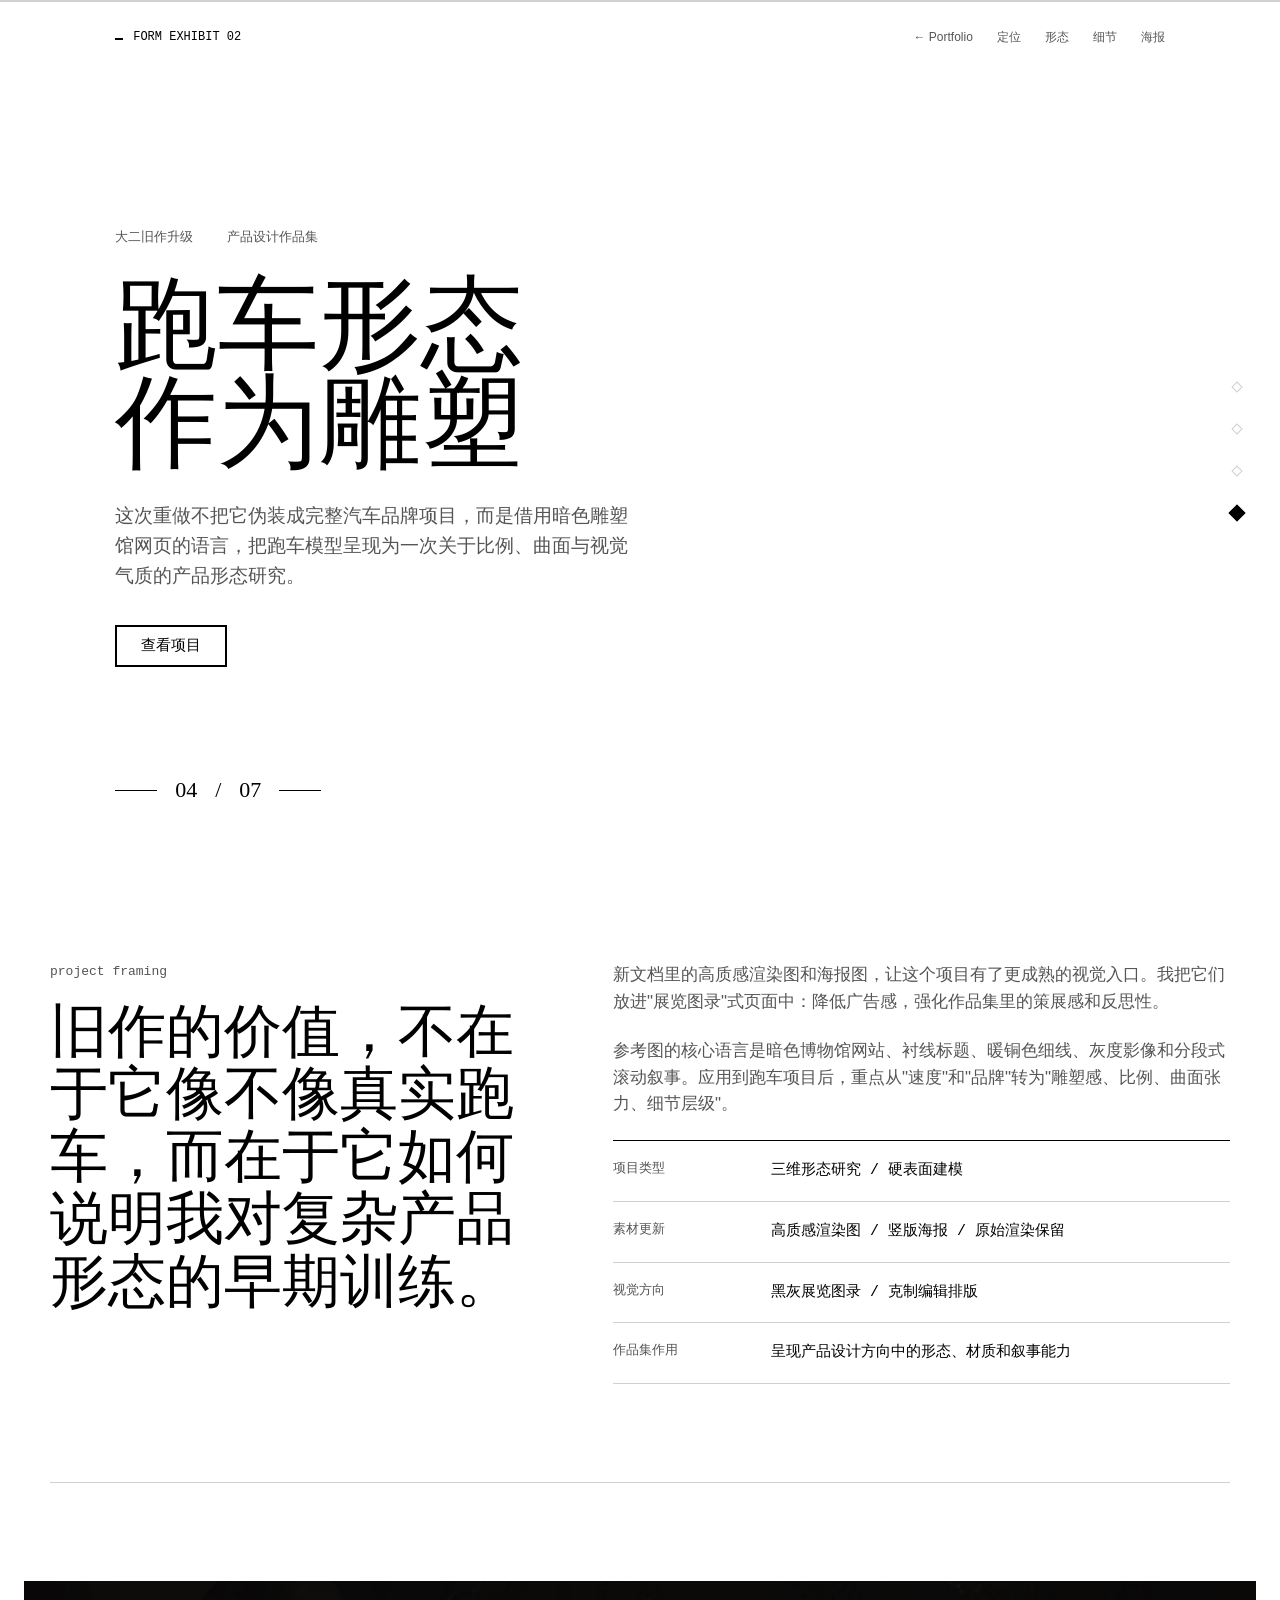
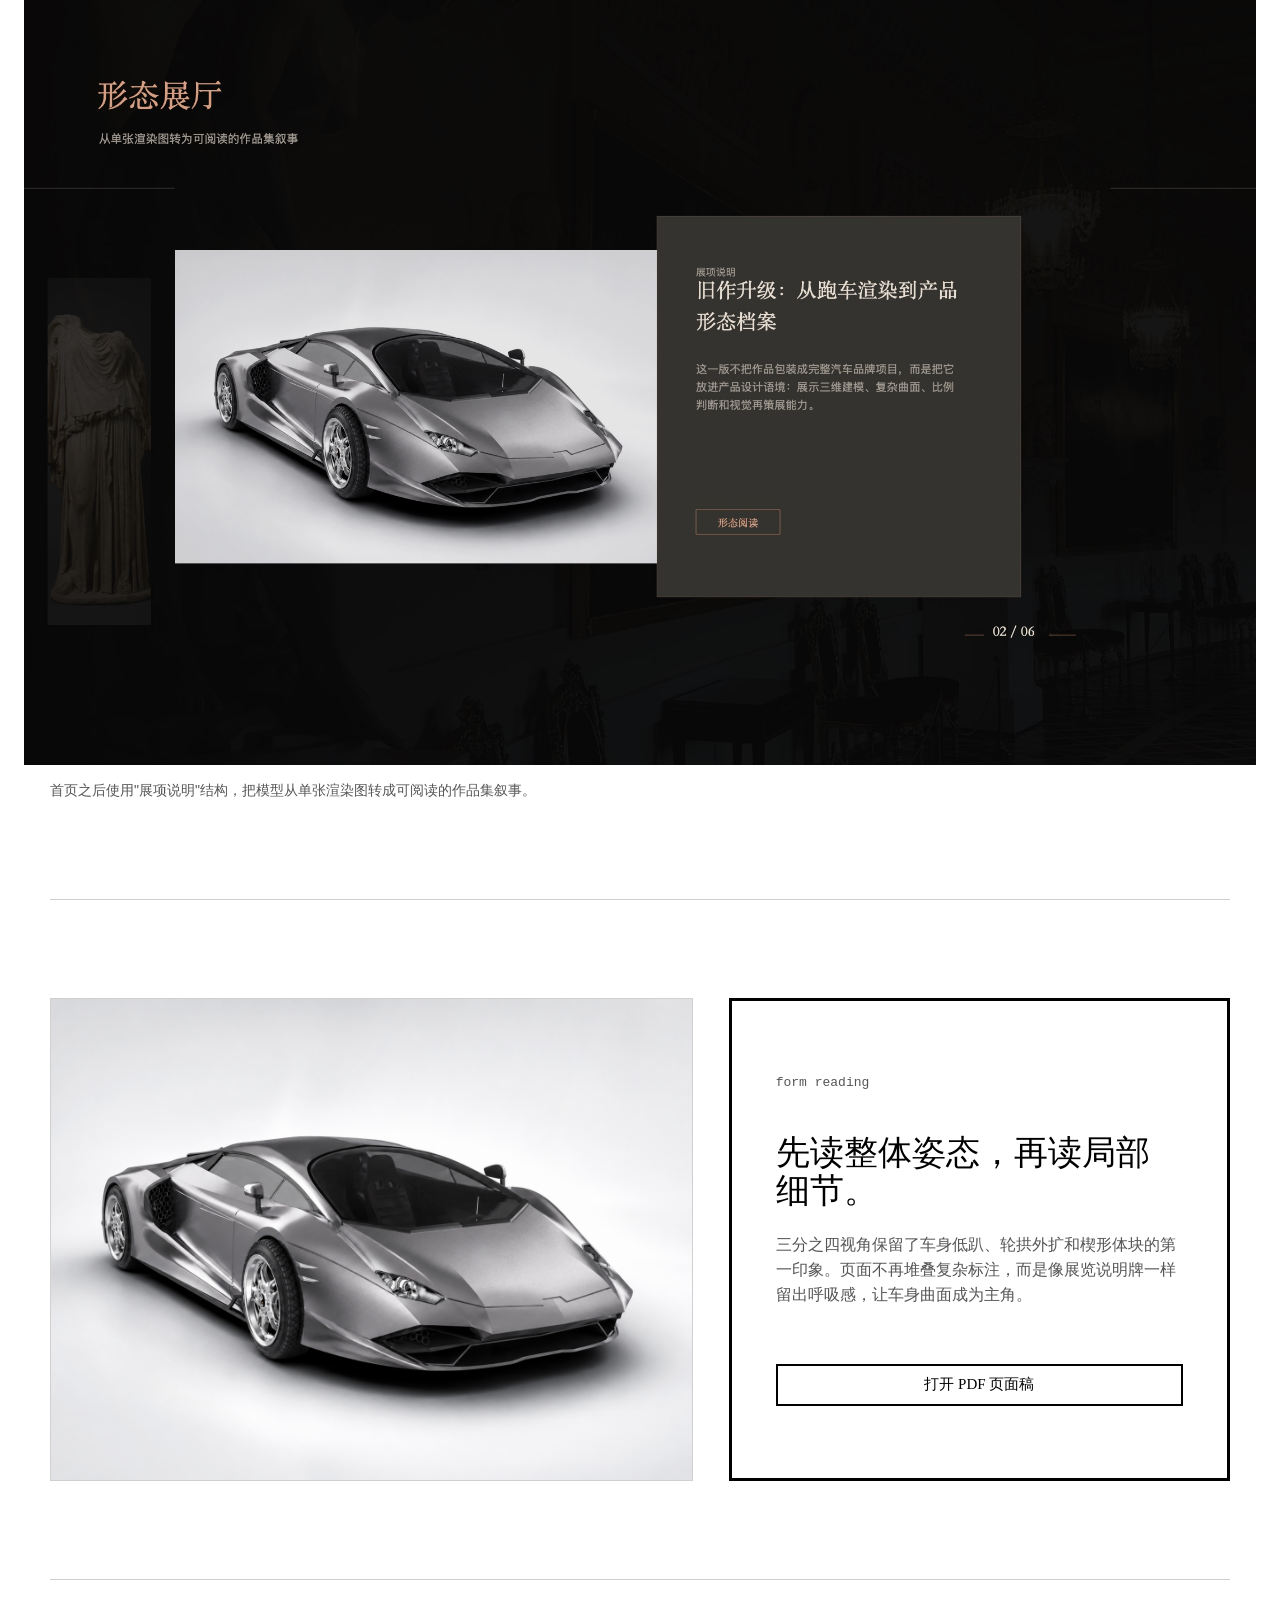
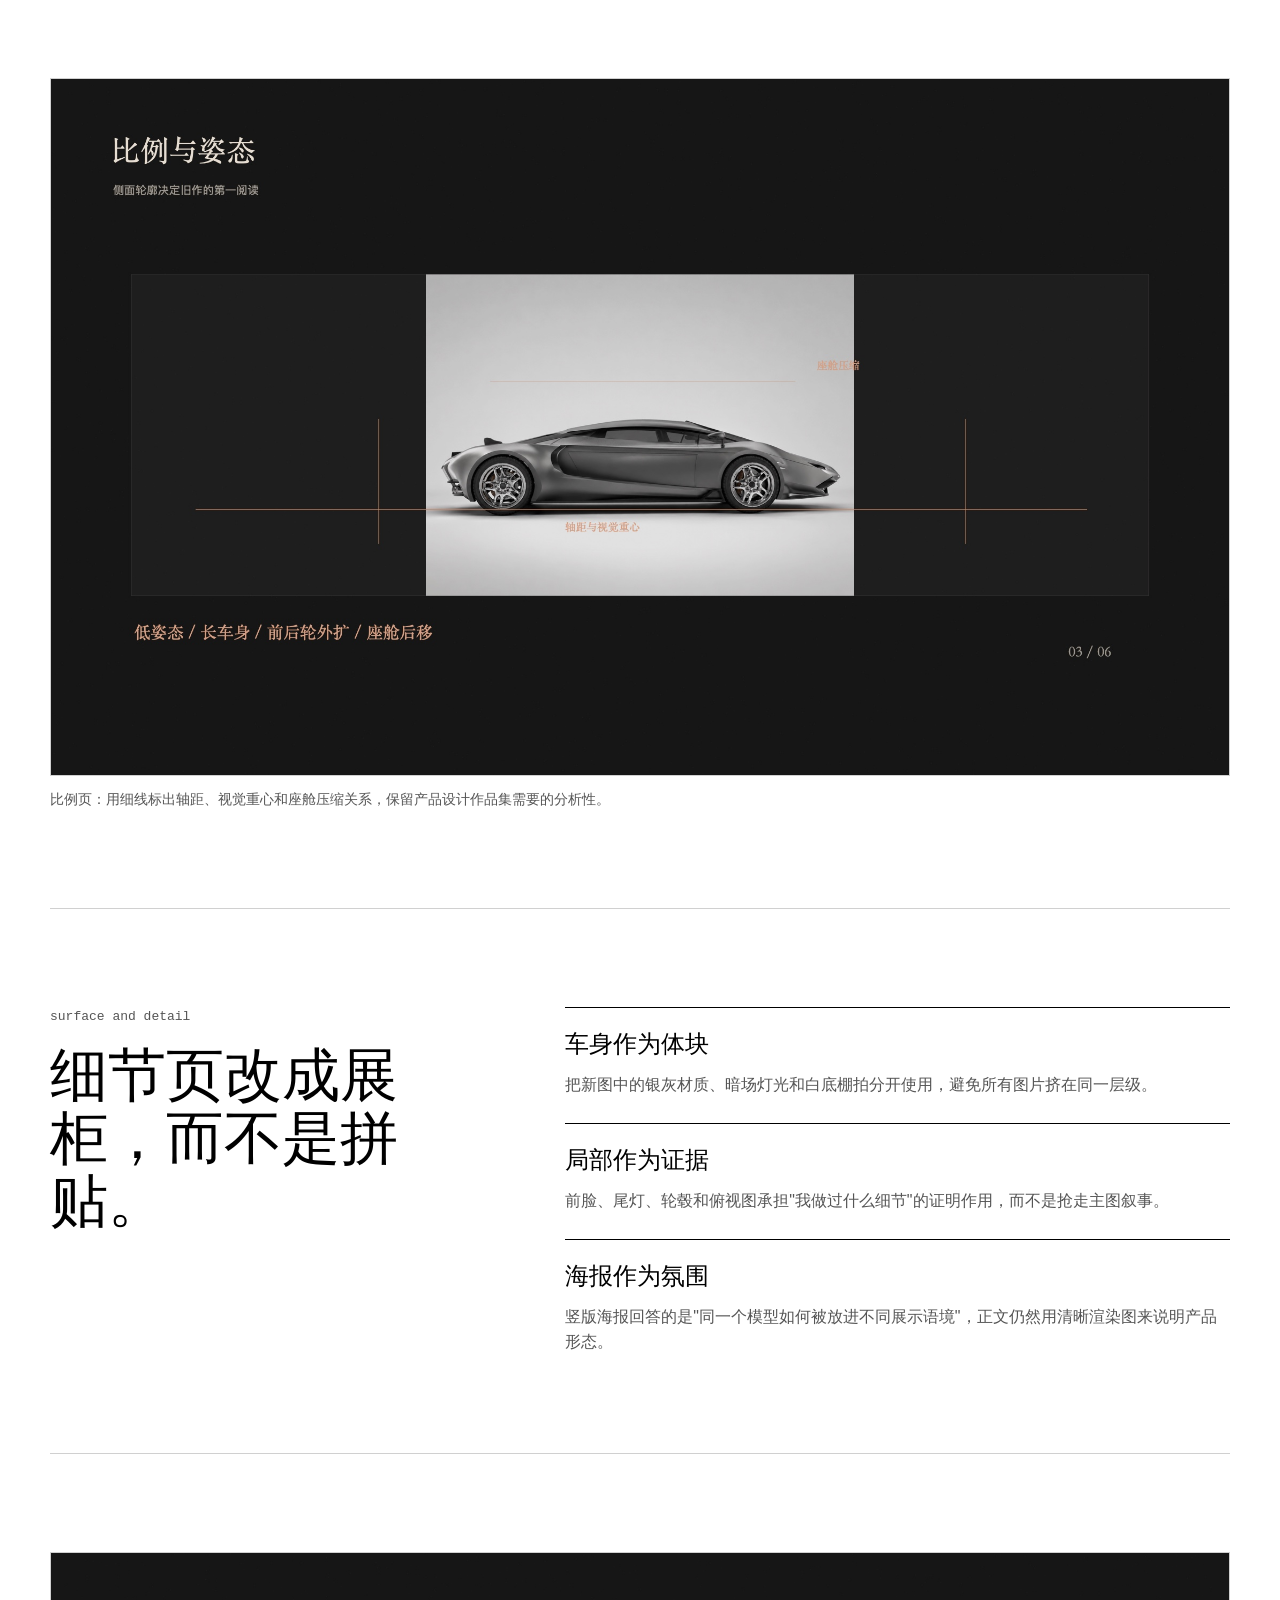
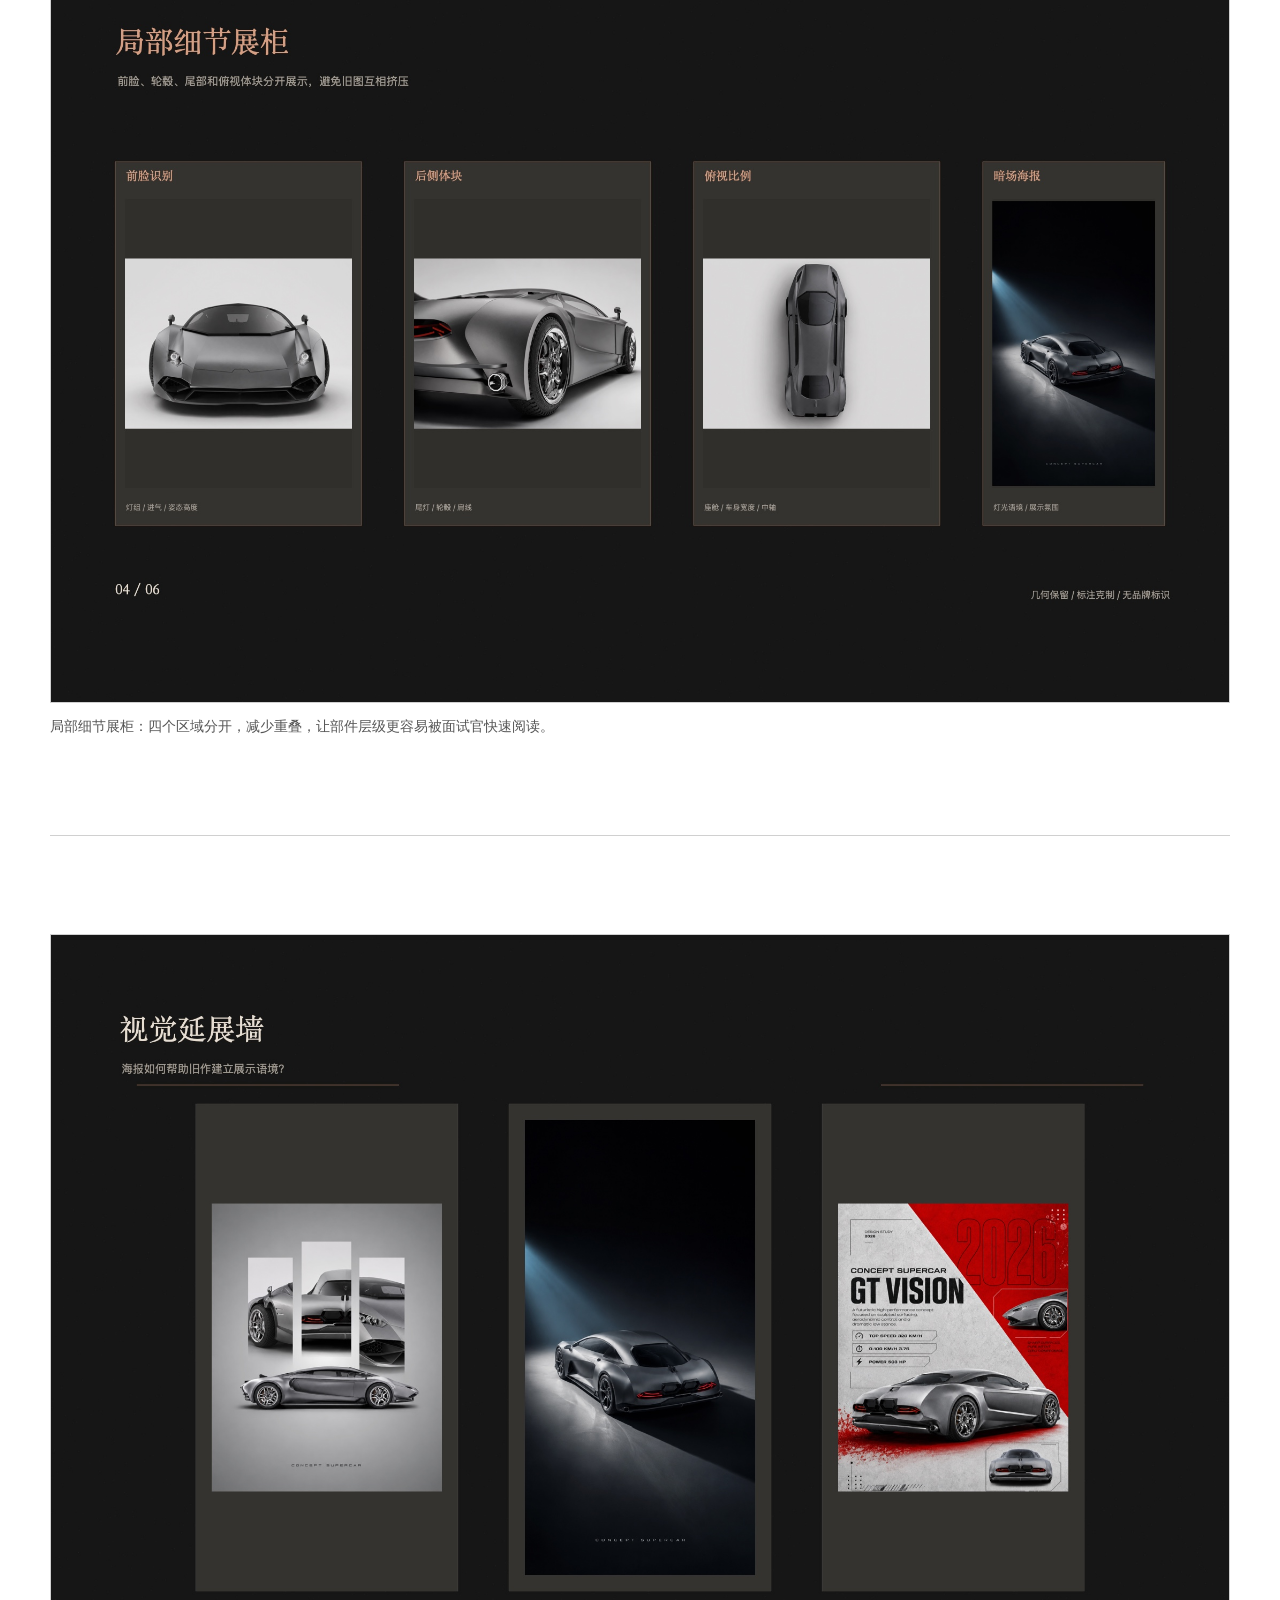
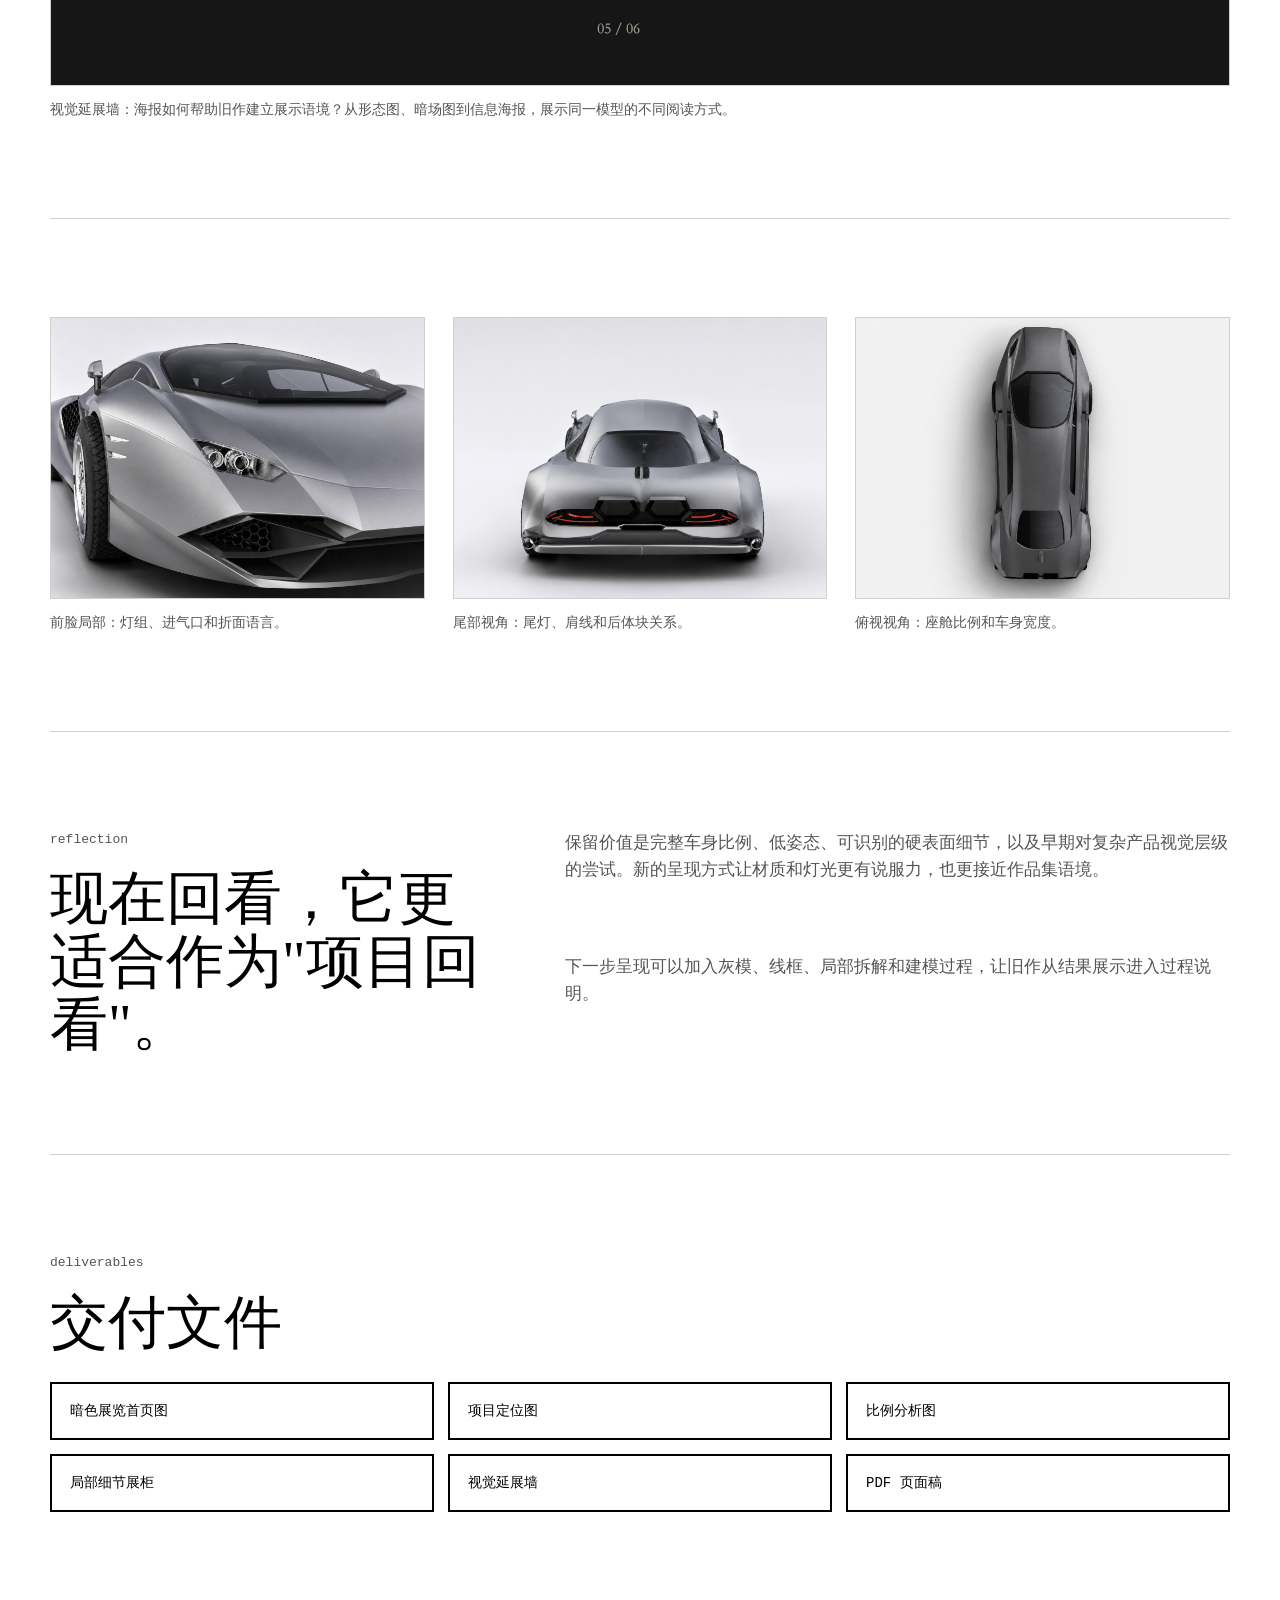
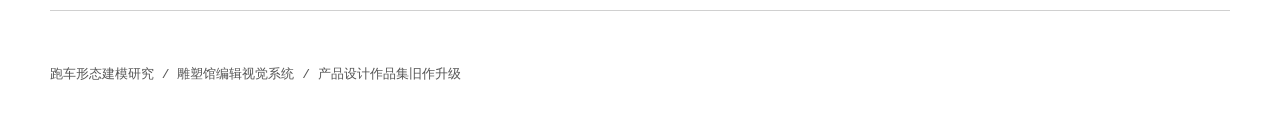
==== commit 8bb812cc: "Pure white background + pure black text, remove gray tint" ====
--- a/portfolio-page.html
+++ b/portfolio-page.html
@@ -6,13 +6,13 @@
     <title>跑车形态建模研究｜旧作升级</title>
     <style>
       :root {
-        --paper: #f5f5f5;
-        --ink: #1a1a1a;
+        --paper: #ffffff;
+        --ink: #000000;
         --deep: #e8e8e8;
         --panel: #ffffff;
-        --muted: #666666;
-        --rule: #1a1a1a;
-        --rule-light: #cccccc;
+        --muted: #555555;
+        --rule: #000000;
+        --rule-light: #d0d0d0;
         --ease-art: cubic-bezier(0.19, 1, 0.22, 1);
       }
 
